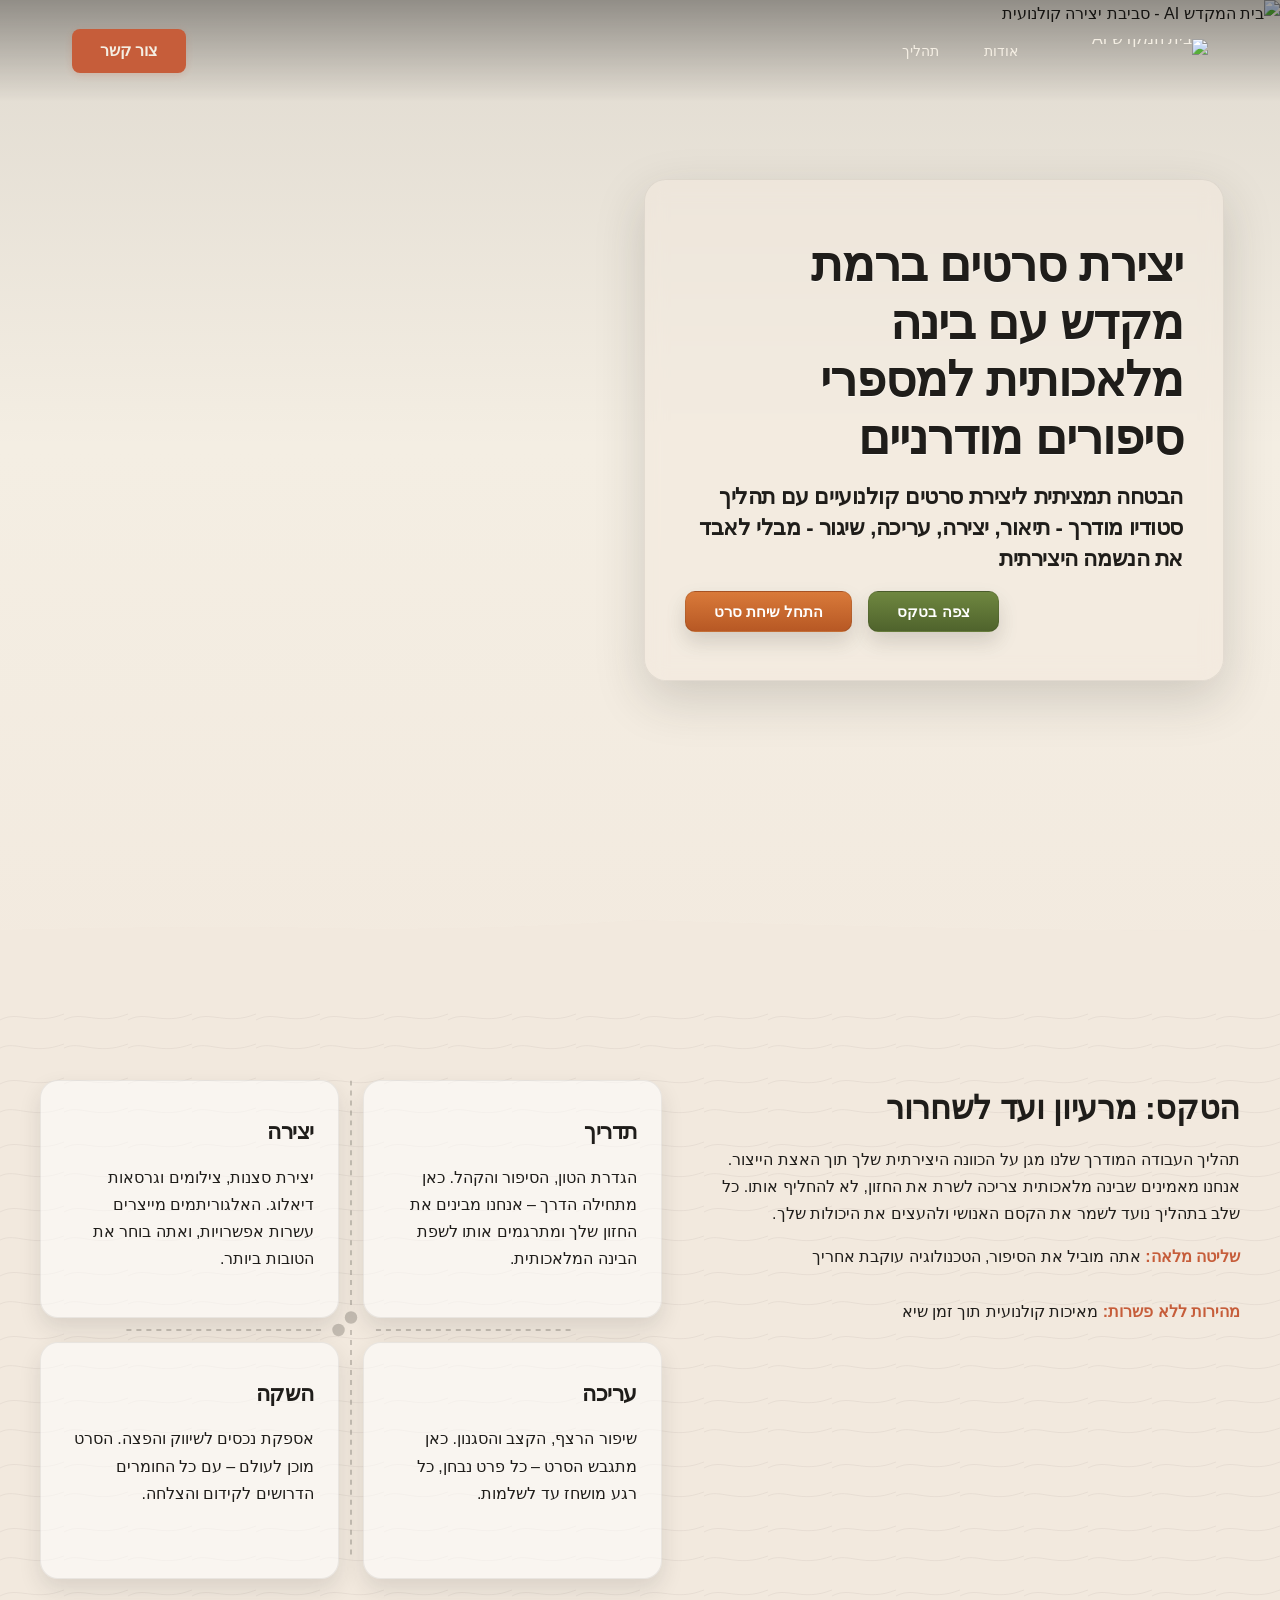
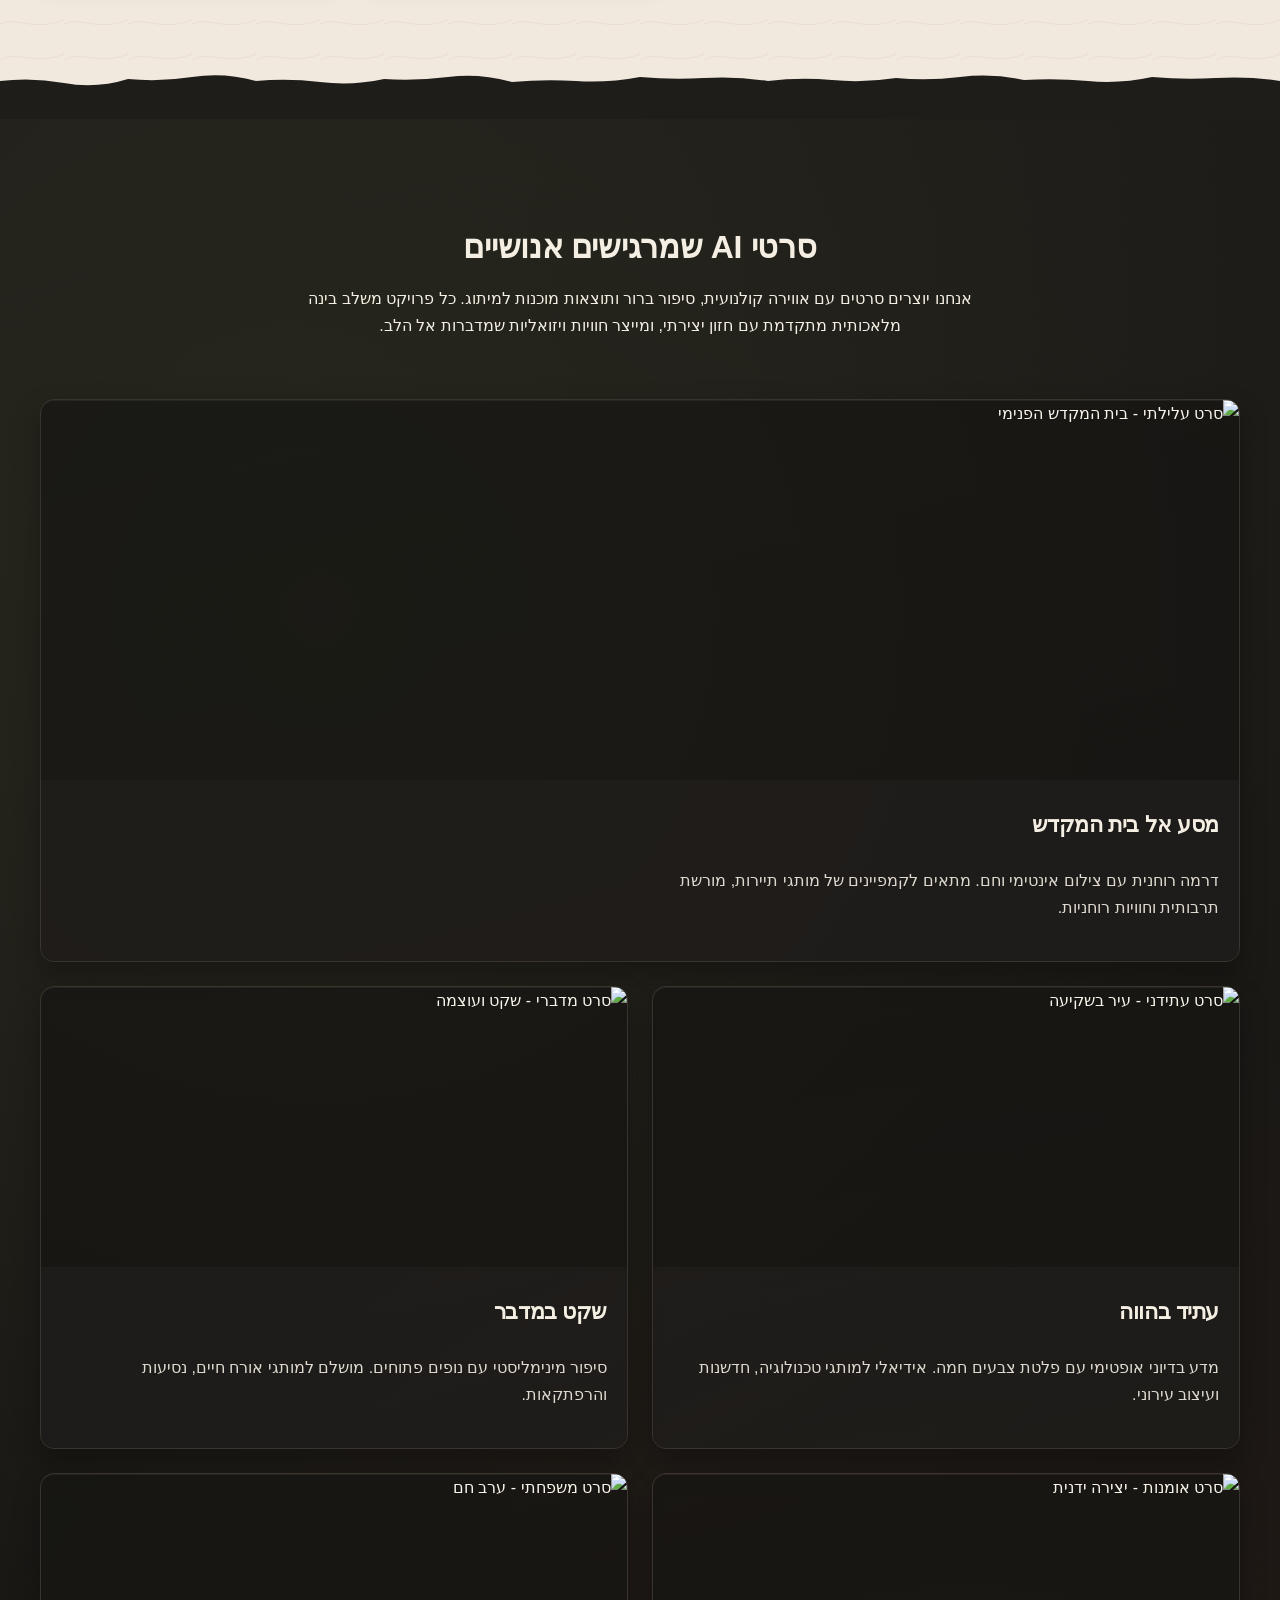
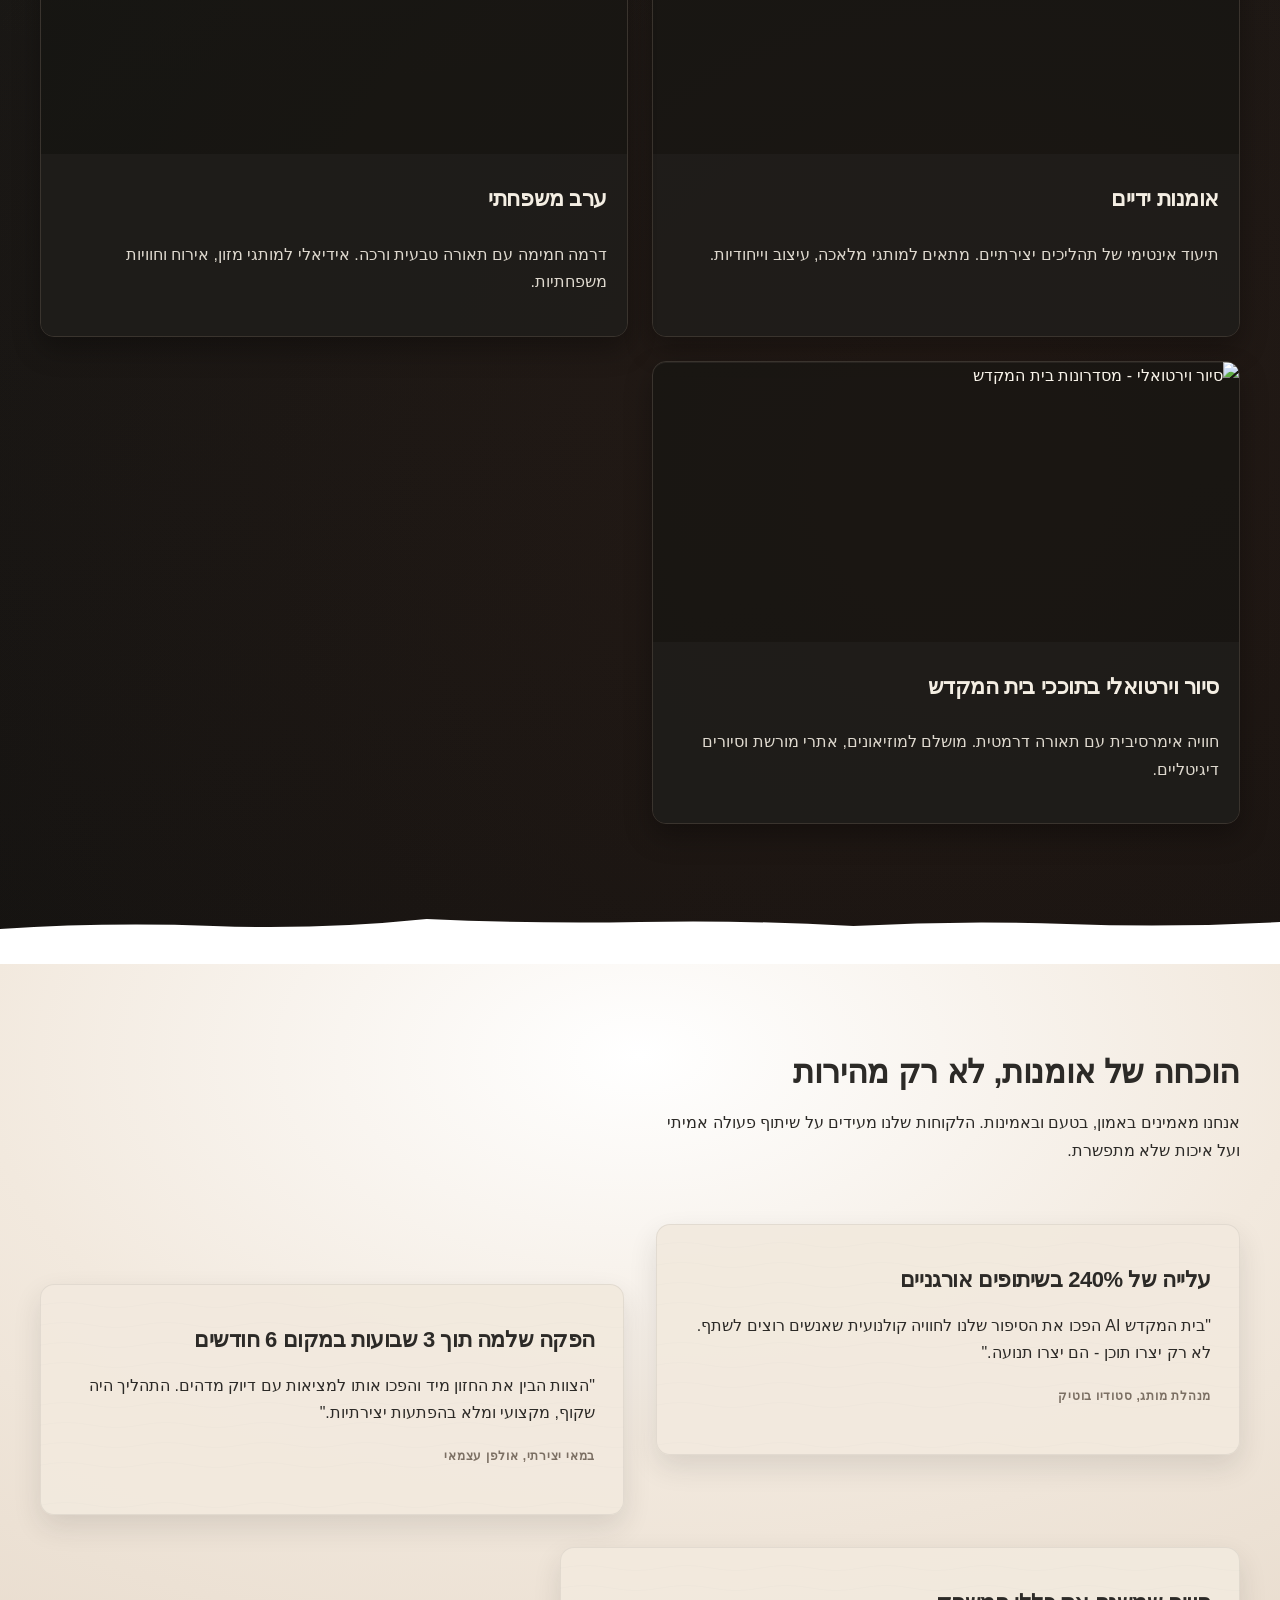
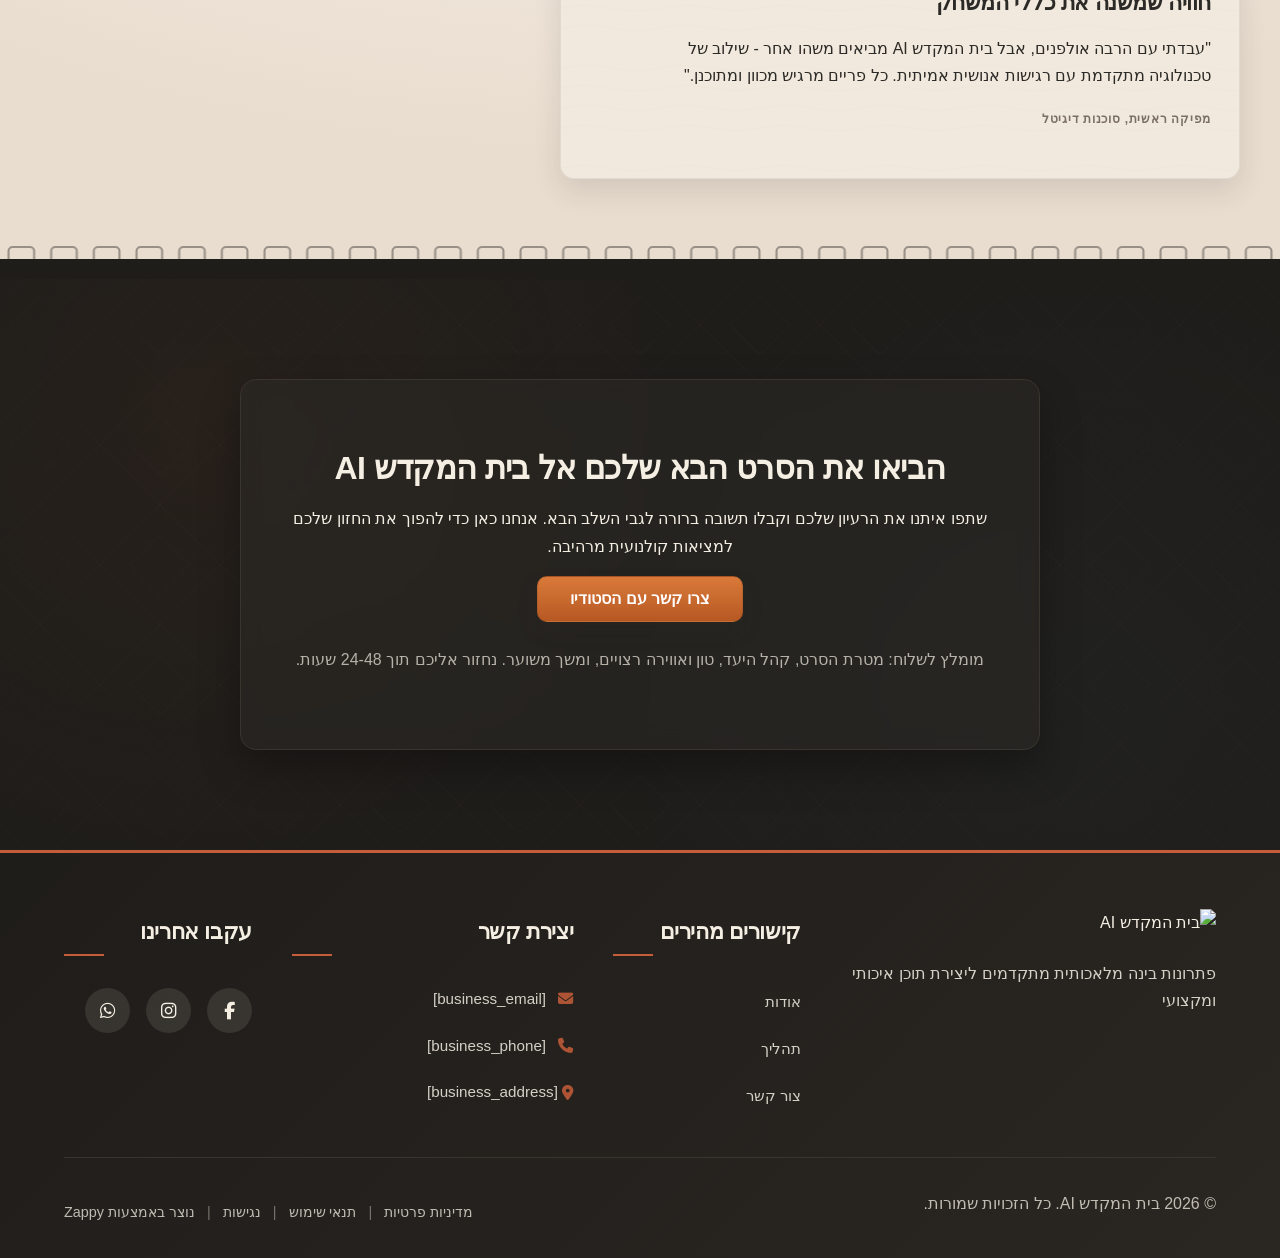
==== index.html @ 06ac6391 "Background sync: Progressive GitHub Sync" ====
<!DOCTYPE html>
<html lang="he" dir="rtl">
<head>
    <meta charset="UTF-8">
    <meta name="viewport" content="width=device-width, initial-scale=1.0">
    <meta name="robots" content="index, follow">
    <title>סרטים עלילתיים בבינה מלאכותית — בית המקדש AI</title>
    <meta name="description" content="גלו את עתיד הקולנוע: סרטים עלילתיים מרהיבים שנוצרו בבינה מלאכותית. סיור וירטואלי בתוככי בית המקדש עם טכנולוגיה פורצת דרך.">
    <meta name="keywords" content="בית המקדש AI, סרט עלילתי, בינה מלאכותית, סיור וירטואלי, יצירת תוכן">
    
    <!-- Favicons -->
    <link rel="icon" type="image/x-icon" href="/assets/favicon.ico">
    <link rel="icon" type="image/png" sizes="16x16" href="/assets/favicon-16x16.png">
    <link rel="icon" type="image/png" sizes="32x32" href="/assets/favicon-32x32.png">
    <link rel="icon" type="image/png" sizes="48x48" href="/assets/favicon-48x48.png">
    <link rel="icon" type="image/png" sizes="192x192" href="/assets/favicon-192x192.png">
    <link rel="icon" type="image/png" sizes="512x512" href="/assets/favicon-512x512.png">
    <link rel="apple-touch-icon" href="/assets/apple-touch-icon.png">
    <!-- Zappy Analytics -->
<script>
(function() {
  'use strict';
  
  // Configuration
  var config = {
    websiteId: 'b4c5c257-83ad-4afb-b2c2-0eb6a1c3e725',
    apiUrl: 'https://api.zappy5.com/api/analytics/track',
    sessionDuration: 30 * 60 * 1000, // 30 minutes
    visitorDuration: 30 * 24 * 60 * 60 * 1000, // 30 days
    trackPageViews: true,
    trackClicks: true,
    trackFormSubmissions: true
  };
  
  // Generate or retrieve persistent visitor ID (30 days)
  function getVisitorId() {
    var visitorKey = 'zappy_visitor_' + config.websiteId;
    var visitor = null;
    
    try {
      visitor = localStorage.getItem(visitorKey);
      if (visitor) {
        var visitorData = JSON.parse(visitor);
        var now = Date.now();
        
        // Check if visitor ID is still valid (30 days)
        if (now - visitorData.created < config.visitorDuration) {
          // Update last seen timestamp
          visitorData.lastSeen = now;
          localStorage.setItem(visitorKey, JSON.stringify(visitorData));
          return visitorData.id;
        }
      }
    } catch (e) {
      console.warn('Zappy Analytics: LocalStorage not available');
    }
    
    // Generate new visitor ID
    var newVisitorId = 'zv_' + Date.now() + '_' + Math.random().toString(36).substr(2, 9);
    
    try {
      localStorage.setItem(visitorKey, JSON.stringify({
        id: newVisitorId,
        created: Date.now(),
        lastSeen: Date.now()
      }));
    } catch (e) {
      // Continue without local storage
    }
    
    return newVisitorId;
  }
  
  // Generate or retrieve session ID (30 minutes)
  function getSessionId() {
    var sessionKey = 'zappy_session_' + config.websiteId;
    var session = null;
    
    try {
      session = sessionStorage.getItem(sessionKey);
      if (session) {
        var sessionData = JSON.parse(session);
        var now = Date.now();
        
        // Check if session is still valid
        if (now - sessionData.timestamp < config.sessionDuration) {
          // Update timestamp
          sessionData.timestamp = now;
          sessionStorage.setItem(sessionKey, JSON.stringify(sessionData));
          return sessionData.id;
        }
      }
    } catch (e) {
      console.warn('Zappy Analytics: SessionStorage not available');
    }
    
    // Generate new session ID
    var newSessionId = 'zs_' + Date.now() + '_' + Math.random().toString(36).substr(2, 9);
    
    try {
      sessionStorage.setItem(sessionKey, JSON.stringify({
        id: newSessionId,
        timestamp: Date.now()
      }));
    } catch (e) {
      // Continue without session storage
    }
    
    return newSessionId;
  }
  
  var visitorId = getVisitorId();
  var sessionId = getSessionId();
  
  // Track an event
  function trackEvent(eventType, data) {
    data = data || {};
    
    var eventData = {
      website_id: config.websiteId,
      event_type: eventType,
      page_path: window.location.pathname,
      referrer: document.referrer || 'direct',
      visitor_id: visitorId,
      session_id: sessionId,
      metadata: data
    };
    
    // Use sendBeacon if available (better for page unload events)
    if (navigator.sendBeacon) {
      var blob = new Blob([JSON.stringify(eventData)], { type: 'application/json' });
      navigator.sendBeacon(config.apiUrl, blob);
    } else {
      // Fallback to fetch
      fetch(config.apiUrl, {
        method: 'POST',
        headers: {
          'Content-Type': 'application/json'
        },
        body: JSON.stringify(eventData),
        keepalive: true
      }).catch(function(error) {
        console.warn('Zappy Analytics: Failed to track event', error);
      });
    }
  }
  
  // Track page view
  if (config.trackPageViews) {
    trackEvent('pageview', {
      title: document.title,
      url: window.location.href
    });
  }
  
  // Track clicks on important elements
  if (config.trackClicks) {
    document.addEventListener('click', function(e) {
      var target = e.target;
      
      // Track button clicks (counted as actions)
      if (target.tagName === 'BUTTON' || target.closest('button')) {
        var button = target.tagName === 'BUTTON' ? target : target.closest('button');
        trackEvent('click', {
          element: 'button',
          text: button.textContent.trim().substring(0, 100),
          id: button.id || null,
          class: button.className || null
        });
      }
      
      // Track link clicks (navigation - not counted as actions)
      else if (target.tagName === 'A' || target.closest('a')) {
        var link = target.tagName === 'A' ? target : target.closest('a');
        trackEvent('navigation', {
          element: 'link',
          text: link.textContent.trim().substring(0, 100),
          href: link.href,
          external: link.hostname !== window.location.hostname
        });
      }
    }, true);
  }
  
  // Track form submissions
  if (config.trackFormSubmissions) {
    document.addEventListener('submit', function(e) {
      var form = e.target;
      
      trackEvent('form_submit', {
        form_id: form.id || null,
        form_name: form.name || null,
        form_action: form.action || null,
        form_method: form.method || 'GET'
      });
    }, true);
  }
  
  // Track time on page (send on page unload)
  var pageLoadTime = Date.now();
  
  window.addEventListener('beforeunload', function() {
    var timeOnPage = Math.floor((Date.now() - pageLoadTime) / 1000); // in seconds
    
    trackEvent('page_unload', {
      time_on_page: timeOnPage,
      page_path: window.location.pathname
    });
  });
  
  // Expose tracking function globally for custom events
  window.zappyAnalytics = {
    track: trackEvent,
    getVisitorId: function() { return visitorId; },
    getSessionId: function() { return sessionId; }
  };
  
})();
</script>
<!-- End Zappy Analytics -->
    <meta property="og:title" content="סרטים עלילתיים בבינה מלאכותית — בית המקדש AI">
  <meta property="og:description" content="גלו את עתיד הקולנוע: סרטים עלילתיים מרהיבים שנוצרו בבינה מלאכותית. סיור וירטואלי בתוככי בית המקדש עם טכנולוגיה פורצת דרך.">
  <meta property="og:type" content="website">
  <meta property="og:locale" content="he_IL">
  
  <meta name="twitter:card" content="summary_large_image">
  <meta name="twitter:title" content="סרטים עלילתיים בבינה מלאכותית — בית המקדש AI">
  <meta name="twitter:description" content="גלו את עתיד הקולנוע: סרטים עלילתיים מרהיבים שנוצרו בבינה מלאכותית. סיור וירטואלי בתוככי בית המקדש עם טכנולוגיה פורצת דרך.">
  
  <link rel="stylesheet" href="https://cdnjs.cloudflare.com/ajax/libs/font-awesome/6.4.0/css/all.min.css">

    <!-- Favicons -->
    <link rel="icon" type="image/x-icon" href="/assets/favicon.ico">
    <link rel="icon" type="image/png" sizes="16x16" href="/assets/favicon-16x16.png">
    <link rel="icon" type="image/png" sizes="32x32" href="/assets/favicon-32x32.png">
    <link rel="icon" type="image/png" sizes="48x48" href="/assets/favicon-48x48.png">
    <link rel="icon" type="image/png" sizes="192x192" href="/assets/favicon-192x192.png">
    <link rel="icon" type="image/png" sizes="512x512" href="/assets/favicon-512x512.png">
    <link rel="apple-touch-icon" href="/assets/apple-touch-icon.png">
    <!-- Cookie Consent -->
    <link rel="stylesheet" href="https://cdn.jsdelivr.net/npm/vanilla-cookieconsent@3/dist/cookieconsent.css">
    <script src="https://cdn.jsdelivr.net/npm/vanilla-cookieconsent@3/dist/cookieconsent.umd.js"></script>
    <!-- Mickidum Accessibility Toolbar -->
    <script src="https://cdn.jsdelivr.net/gh/mickidum/acc_toolbar/acctoolbar/acctoolbar.min.js"></script>
    <link rel="stylesheet" href="/styles.css">

    <style id="zappy-dropdown-submenu-styles">
      /* ========== DESKTOP DROPDOWN SUBMENU STYLES ========== */
      /* Base styles for dropdown submenus - parent must be positioned */
      .nav-menu li:has(.sub-menu), nav li:has(.sub-menu), .navbar li:has(.sub-menu), #navMenu li:has(.sub-menu) { position: relative; }
      /* Submenu base - hidden by default */
      .nav-menu .sub-menu, nav .sub-menu, .navbar .sub-menu, #navMenu .sub-menu { display: block !important; position: absolute !important; top: 100%; left: 0; min-width: 220px; background: white; border-radius: 8px; box-shadow: 0 8px 25px rgba(0,0,0,0.15); padding: 8px 0; opacity: 0; visibility: hidden; transform: translateY(10px); transition: all 0.3s ease; z-index: 1000; list-style: none; pointer-events: none; }
      /* CRITICAL: Desktop hover styles to show dropdown */
      .nav-menu li:hover > .sub-menu, nav li:hover > .sub-menu, .navbar li:hover > .sub-menu, #navMenu li:hover > .sub-menu { opacity: 1 !important; visibility: visible !important; transform: translateY(0) !important; pointer-events: auto !important; }
      /* Submenu item styling */
      .sub-menu li { list-style: none; margin: 0; padding: 0; }
      .sub-menu a { display: block !important; padding: 10px 16px !important; color: var(--text-dark, #333) !important; font-weight: 500; text-decoration: none; white-space: nowrap; transition: background-color 0.2s; }
      .sub-menu a:hover { background-color: #f5f5f5; }
      /* RTL (Hebrew/Arabic) dropdown positioning */
      [dir="rtl"] .nav-menu .sub-menu, [dir="rtl"] nav .sub-menu, [dir="rtl"] .navbar .sub-menu, html[lang="he"] .nav-menu .sub-menu, html[lang="he"] nav .sub-menu, html[lang="he"] .navbar .sub-menu, html[lang="ar"] .nav-menu .sub-menu, html[lang="ar"] nav .sub-menu, html[lang="ar"] .navbar .sub-menu { left: auto !important; right: 0 !important; }
      /* Hide empty dropdown menus */
      .sub-menu:empty, .sub-menu:not(:has(li:not(.zappy-hidden-menu-item))), .sub-menu:not(:has(li)) { display: none !important; opacity: 0 !important; visibility: hidden !important; pointer-events: none !important; }
      /* Desktop: show submenu on Menu Group hover */
      li:has(.menu-group-title):hover > .sub-menu { opacity: 1 !important; visibility: visible !important; transform: translateY(0) !important; pointer-events: auto !important; }
      /* Menu Group title styling */
      .nav-menu > li > .menu-group-title, #navMenu > li > .menu-group-title { display: inline-block; padding: 0.5rem 1rem; cursor: default; user-select: none; }
      
      /* ========== MOBILE SUBMENU STYLES ========== */
      @media (max-width: 768px) {
        .nav-menu .sub-menu, nav .sub-menu, .navbar .sub-menu, #navMenu .sub-menu { position: static !important; transform: none !important; box-shadow: none !important; background: transparent !important; max-height: 0; overflow: hidden; opacity: 0; visibility: hidden; transition: max-height 0.3s ease, opacity 0.3s ease; padding: 0 !important; border-radius: 0 !important; }
        .sub-menu.mobile-expanded { max-height: 500px !important; opacity: 1 !important; visibility: visible !important; padding: 8px 0 8px 16px !important; }
        [dir="rtl"] .sub-menu.mobile-expanded, html[lang="he"] .sub-menu.mobile-expanded { padding: 8px 16px 8px 0 !important; }
        /* Disable hover behavior on mobile */
        .nav-menu li:hover > .sub-menu, nav li:hover > .sub-menu, .navbar li:hover > .sub-menu, #navMenu li:hover > .sub-menu { opacity: 0; visibility: hidden; pointer-events: none; }
        .nav-menu li > .sub-menu.mobile-expanded, nav li > .sub-menu.mobile-expanded, .navbar li > .sub-menu.mobile-expanded, #navMenu li > .sub-menu.mobile-expanded { opacity: 1 !important; visibility: visible !important; pointer-events: auto !important; }
        .nav-menu li:has(.sub-menu), nav li:has(.sub-menu), .navbar li:has(.sub-menu), #navMenu li:has(.sub-menu) { display: flex !important; flex-wrap: wrap !important; align-items: center !important; position: relative !important; min-height: 44px !important; }
        .nav-menu li:has(.sub-menu) > a, nav li:has(.sub-menu) > a, .navbar li:has(.sub-menu) > a, #navMenu li:has(.sub-menu) > a { flex: 1 !important; min-width: 0 !important; }
        .nav-menu li:has(.sub-menu) > .menu-group-title, nav li:has(.sub-menu) > .menu-group-title, .navbar li:has(.sub-menu) > .menu-group-title, #navMenu li:has(.sub-menu) > .menu-group-title { flex: 1 !important; min-width: 0 !important; padding: 0 !important; line-height: inherit !important; }
        .nav-menu li:has(.sub-menu) > .sub-menu, nav li:has(.sub-menu) > .sub-menu, .navbar li:has(.sub-menu) > .sub-menu, #navMenu li:has(.sub-menu) > .sub-menu { flex-basis: 100% !important; width: 100% !important; }
        .nav-menu li:has(.sub-menu) > a [class*="chevron"], .nav-menu li:has(.sub-menu) > a [class*="arrow"], .nav-menu li:has(.sub-menu) > a .fa-chevron-down, .nav-menu li:has(.sub-menu) > a .fa-angle-down, nav li:has(.sub-menu) > a [class*="chevron"], nav li:has(.sub-menu) > a [class*="arrow"], #navMenu li:has(.sub-menu) > a [class*="chevron"], #navMenu li:has(.sub-menu) > a [class*="arrow"] { display: none !important; visibility: hidden !important; }
        .mobile-submenu-toggle { display: flex !important; align-items: center !important; justify-content: center !important; width: 44px !important; height: auto !important; background: transparent !important; border: none !important; cursor: pointer !important; color: var(--text-light) !important; position: static !important; flex-shrink: 0 !important; align-self: stretch !important; z-index: 2 !important; padding: 0 !important; margin: 0 !important; }
        .mobile-submenu-toggle::after { content: '' !important; width: 0 !important; height: 0 !important; border-left: 6px solid transparent !important; border-right: 6px solid transparent !important; border-top: 7px solid currentColor !important; transition: transform 0.3s ease !important; }
        .mobile-submenu-toggle.expanded::after { transform: rotate(180deg) !important; }
        .sub-menu a { padding: 10px 0 !important; display: block !important; color: var(--text-light) !important; }
        .navbar .sub-menu li a, nav.navbar .sub-menu li a, .zappy-products-dropdown .sub-menu a { color: var(--text-light) !important; }
      }
      @media (min-width: 769px) { .mobile-submenu-toggle { display: none !important; } }
    </style>

    <style id="mobile-lang-menu-deployed-css">
    @media (max-width: 768px) {
      .lang-switcher,
      .nav-cta-container .lang-switcher,
      .nav-container .lang-switcher,
      .navbar .lang-switcher,
      .navbar .nav-cta-container .lang-switcher,
      .nav-icons-left .lang-switcher,
      .nav-ecommerce-icons .lang-switcher { display: none !important; }
      .mobile-lang-menu { width: 100%; border-top: 1px solid rgba(128,128,128,0.2); padding: 8px 0 0 0; margin-top: 8px; }
      .mobile-lang-toggle { display: flex !important; align-items: center; justify-content: space-between; width: 100%; padding: 12px 16px; background: none; border: none; cursor: pointer; font-size: 15px; color: inherit; font-family: inherit; }
      .mobile-lang-toggle::after { content: ''; display: inline-block; width: 8px; height: 8px; border-right: 2px solid currentColor; border-bottom: 2px solid currentColor; transform: rotate(45deg); transition: transform 0.3s ease; margin-left: 8px; }
      .mobile-lang-toggle.expanded::after { transform: rotate(-135deg); }
      .mobile-lang-options { max-height: 0; overflow: hidden; transition: max-height 0.3s ease; }
      .mobile-lang-options.expanded { max-height: 300px; }
      .mobile-lang-option { display: flex !important; align-items: center; gap: 10px; padding: 10px 24px; text-decoration: none; color: inherit; font-size: 14px; font-family: inherit; }
      .mobile-lang-option:hover { background: rgba(128,128,128,0.1); }
      .mobile-lang-option.active { font-weight: 600; opacity: 0.7; pointer-events: none; }
      .mobile-lang-option img { width: 20px; height: 20px; border-radius: 50%; }
    }
    @media (min-width: 769px) {
      .mobile-lang-menu { display: none !important; }
    }
    </style>

    <style id="zappy-widget-visibility">
      #mic-access-tool-general-button, .mic-access-tool-general-button,
      #mic-init-access-tool .mic-access-tool-general-button, #mic-init-access-tool #mic-access-tool-general-button,
      ._access-icon, #mic-access-tool-box, .mic-access-tool-box,
      #mic-init-access-tool #mic-access-tool-box, div[id*="mic-access-tool-box"], ._access-menu {
        display: none !important; visibility: hidden !important; opacity: 0 !important; pointer-events: none !important;
      }
    </style>
</head>
<body>

  <nav class="navbar" dir="rtl">
  <button class="mobile-toggle" id="mobileToggle" aria-label="Menu">
    <svg class="hamburger-icon" width="24" height="24" viewbox="0 0 24 24" fill="none">
      <path d="M3 12h18M3 6h18M3 18h18" stroke="currentColor" stroke-width="2" stroke-linecap="round"></path>
    </svg>
    <svg class="close-icon" width="24" height="24" viewbox="0 0 24 24" fill="none" style="display: none;">
      <path d="M18 6L6 18M6 6l12 12" stroke="currentColor" stroke-width="2" stroke-linecap="round"></path>
    </svg>
  </button>
  
  <button class="phone-header-btn" aria-label="Call">
    <svg width="20" height="20" viewbox="0 0 24 24" fill="currentColor">
      <path d="M22 16.92v3a2 2 0 0 1-2.18 2 19.79 19.79 0 0 1-8.63-3.07 19.5 19.5 0 0 1-6-6 19.79 19.79 0 0 1-3.07-8.67A2 2 0 0 1 4.11 2h3a2 2 0 0 1 2 1.72 12.84 12.84 0 0 0 .7 2.81 2 2 0 0 1-.45 2.11L8.09 9.91a16 16 0 0 0 6 6l1.27-1.27a2 2 0 0 1 2.11-.45 12.84 12.84 0 0 0 2.81.7A2 2 0 0 1 22 16.92z"></path>
    </svg>
  </button>
  
  <div class="nav-container">
    <div class="nav-right-group"><div class="nav-brand">
      <a href="/" class="logo-link">
        <img src="/assets/ai-logo.webp" alt="בית המקדש AI" class="logo">
      </a>
    </div><ul class="nav-menu" id="navMenu"><li><a href="/about">אודות</a></li><li><a href="/process">תהליך</a></li></ul></div>
    
    
    
    <div class="nav-cta-container">
      <a href="/contact" class="nav-cta-btn">צור קשר</a>
    </div>
  </div>
</nav>
<script>

// Navbar Mobile Menu Toggle and Contrast Fix
(function() {
  // Use 'load' event instead of 'DOMContentLoaded' to ensure we run AFTER all other scripts
  window.addEventListener('load', function() {
    
    // FIX MOBILE BUTTON CONTRAST
    // Detect navbar background color and apply contrasting color to mobile buttons
    const navbar = document.querySelector('.navbar, nav, header');
    if (!navbar) {
      console.log('[Navbar] Navbar element not found');
      return;
    }
    
    // DECLARE VARIABLES EARLY to avoid Temporal Dead Zone errors
    // These are used in multiple places below
    let mobileToggle = document.getElementById('mobileToggle') ||
                       document.querySelector('.mobile-toggle') ||
                       document.querySelector('.hamburger') ||
                       document.querySelector('.hamburger-menu') ||
                       document.querySelector('.menu-toggle') ||
                       document.querySelector('.burger-menu') ||
                       document.querySelector('[aria-label="Menu"]') ||
                       document.querySelector('[aria-label="תפריט"]');
    
    const phoneBtn = document.querySelector('.phone-header-btn');
    
    const computedStyle = window.getComputedStyle(navbar);
    let bgColor = computedStyle.backgroundColor;
    
    console.log('[Navbar] Initial navbar background:', bgColor);
    
    // Check if background is transparent or rgba with 0 alpha
    const isTransparent = bgColor === 'transparent' || 
                         bgColor === 'rgba(0, 0, 0, 0)' ||
                         (bgColor.startsWith('rgba') && bgColor.includes(', 0)'));
    
    if (isTransparent) {
      // Check for background-image or gradient
      const bgImage = computedStyle.backgroundImage;
      if (bgImage && bgImage !== 'none') {
        console.log('[Navbar] Navbar has background image/gradient, using dark text');
        bgColor = 'rgb(240, 240, 240)'; // Assume light background
      } else {
        // Transparent navbar - check body background
        const bodyBg = window.getComputedStyle(document.body).backgroundColor;
        console.log('[Navbar] Navbar transparent, using body background:', bodyBg);
        bgColor = bodyBg;
      }
    }
    
    // Calculate luminance to determine if background is light or dark
    const rgb = bgColor.match(/\d+/g);
    if (rgb && rgb.length >= 3) {
      const r = parseInt(rgb[0]);
      const g = parseInt(rgb[1]);
      const b = parseInt(rgb[2]);
      const luminance = (0.299 * r + 0.587 * g + 0.114 * b) / 255;
      
      // Mobile button colors are set by Claude's AI-generated CSS (same as .nav-menu a)
      // No dynamic color overrides needed - colors come from the generated navbar CSS
      console.log('[Navbar] Mobile button colors preserved from Claude CSS (luminance:', luminance.toFixed(2) + ')');
      
      // FIX ICON SIZES - Ensure SVGs are properly sized and visible
      // INJECT CRITICAL CSS TO OVERRIDE ANY CONFLICTING RULES
      const criticalCSS = document.createElement('style');
      criticalCSS.id = 'zappy-mobile-nav-fix';
      const htmlLang = document.documentElement.lang || 'en';
      const htmlDir = document.documentElement.dir || 'ltr';
      // Check both dir attribute AND lang for RTL detection
      // dir="rtl" is the most reliable indicator
      const isRTL = htmlDir === 'rtl' || htmlLang === 'he' || htmlLang === 'ar';
      
      criticalCSS.textContent = `
        /* Hide mobile buttons on desktop, show only on mobile */
        @media (min-width: 769px) {
          .mobile-toggle,
          .phone-header-btn {
            display: none !important;
          }
        }
        
        /* Show and position mobile buttons correctly on mobile */
        @media (max-width: 768px) {
          .mobile-toggle,
          .phone-header-btn {
            position: absolute !important;
            top: 50% !important;
            transform: translateY(-50%) !important;
            z-index: 1001 !important;
            display: flex !important;
            align-items: center !important;
            justify-content: center !important;
            width: 36px !important;
            height: 36px !important;
            border-radius: 50% !important;
            border: none !important;
            cursor: pointer !important;
            padding: 6px !important;
            background: none !important;
            color: var(--nav-text, var(--text-light)) !important;
          }
          
          /* LTR positioning (default): hamburger LEFT, phone RIGHT */
          html:not([dir="rtl"]):not([lang="he"]):not([lang="ar"]) .mobile-toggle,
          html[dir="ltr"] .mobile-toggle {
            left: 12px !important;
            right: auto !important;
          }
          html:not([dir="rtl"]):not([lang="he"]):not([lang="ar"]) .phone-header-btn,
          html[dir="ltr"] .phone-header-btn {
            right: 12px !important;
            left: auto !important;
          }
          
          /* RTL positioning: hamburger RIGHT, phone LEFT */
          html[dir="rtl"] .mobile-toggle,
          html[lang="he"] .mobile-toggle,
          html[lang="ar"] .mobile-toggle {
            right: 12px !important;
            left: auto !important;
          }
          html[dir="rtl"] .phone-header-btn,
          html[lang="he"] .phone-header-btn,
          html[lang="ar"] .phone-header-btn {
            left: 12px !important;
            right: auto !important;
          }
          
          /* CRITICAL: Ensure nav-container has min-height on mobile */
          /* All children are positioned absolutely/fixed on mobile, so height:auto collapses to 0 */
          .nav-container {
            min-height: 70px !important;
            position: relative !important;
          }
          
          /* Ensure SVG icons are properly sized and inherit color */
          .mobile-toggle svg,
          .phone-header-btn svg {
            width: 24px !important;
            height: 24px !important;
            /* Don't force display - let JavaScript control hamburger/close toggle */
          }
          
          /* Reset nav-cta-container on mobile - remove desktop box-shadow/padding */
          /* that creates a visible ghost box when CTA button is hidden */
          .nav-cta-container {
            box-shadow: none !important;
            padding: 0 !important;
          }
          
          /* Hide nav-cta-container entirely on mobile when there's no lang-switcher */
          /* (only the CTA button is inside, and it's hidden on mobile) */
          .nav-cta-container:not(:has(.lang-switcher)) {
            display: none !important;
          }
          
          /* CRITICAL: Prevent hero image fade gradient from bleeding over headline text */
          /* The .image-fade-gradient has bottom: -30px (extends below parent) */
          /* On mobile stacked layout, this overlaps the h1 text below the image */
          .hero-image-column {
            overflow: hidden !important;
          }
          .image-fade-gradient {
            bottom: 0 !important;
          }
          
          /* Hide desktop language switcher on mobile - hamburger menu handles it */
          /* High specificity to override stored CSS */
          .lang-switcher,
          .nav-cta-container .lang-switcher,
          .nav-container .lang-switcher,
          .navbar .lang-switcher,
          .navbar .nav-cta-container .lang-switcher {
            display: none !important;
          }
        }
      `;
      
      // Remove existing fix if present and inject new one
      const existing = document.getElementById('zappy-mobile-nav-fix');
      if (existing) existing.remove();
      document.head.appendChild(criticalCSS);
      
      console.log('[Navbar] Critical CSS injected for mobile nav positioning');
      
      // ONLY apply inline positioning styles on mobile viewport
      // On desktop, the CSS handles hiding these buttons with display: none
      // Inline styles were breaking desktop layout by overriding CSS
      const isMobileViewport = window.innerWidth <= 768;
      
      if (mobileToggle) {
        // Icon sizing applies to all viewports for consistency
        const hamburgerIcon = mobileToggle.querySelector('.hamburger-icon');
        const closeIcon = mobileToggle.querySelector('.close-icon');
        
        if (hamburgerIcon) {
          hamburgerIcon.style.setProperty('width', '24px', 'important');
          hamburgerIcon.style.setProperty('height', '24px', 'important');
          hamburgerIcon.style.setProperty('display', 'block', 'important'); // Show hamburger by default
        }
        if (closeIcon) {
          closeIcon.style.setProperty('width', '24px', 'important');
          closeIcon.style.setProperty('height', '24px', 'important');
          closeIcon.style.setProperty('display', 'none', 'important'); // Hide close icon by default
        }
        
        // ONLY set positioning inline styles on mobile
        if (isMobileViewport) {
          mobileToggle.style.setProperty('position', 'absolute', 'important');
          mobileToggle.style.setProperty('top', '50%', 'important');
          mobileToggle.style.setProperty('transform', 'translateY(-50%)', 'important');
          mobileToggle.style.setProperty('z-index', '1001', 'important');
          
          // Clear any inline left/right so CSS can take over based on html[dir]
          mobileToggle.style.removeProperty('left');
          mobileToggle.style.removeProperty('right');
          
          console.log('[Navbar] Mobile toggle positioning applied (mobile viewport)');
        } else {
          // On desktop, clear any positioning styles to let CSS handle it
          mobileToggle.style.removeProperty('position');
          mobileToggle.style.removeProperty('top');
          mobileToggle.style.removeProperty('transform');
          mobileToggle.style.removeProperty('z-index');
          mobileToggle.style.removeProperty('left');
          mobileToggle.style.removeProperty('right');
          console.log('[Navbar] Desktop viewport - cleared mobile toggle inline positioning');
        }
      }
      
      if (phoneBtn) {
        // Icon sizing applies to all viewports
        const phoneIcon = phoneBtn.querySelector('svg');
        if (phoneIcon) {
          phoneIcon.style.width = '24px';
          phoneIcon.style.height = '24px';
          phoneIcon.setAttribute('width', '24');
          phoneIcon.setAttribute('height', '24');
        }
        
        // ONLY set positioning inline styles on mobile
        if (isMobileViewport) {
          phoneBtn.style.setProperty('position', 'absolute', 'important');
          phoneBtn.style.setProperty('top', '50%', 'important');
          phoneBtn.style.setProperty('transform', 'translateY(-50%)', 'important');
          phoneBtn.style.setProperty('z-index', '1001', 'important');
          
          // Clear any inline left/right so CSS can take over based on html[dir]
          phoneBtn.style.removeProperty('left');
          phoneBtn.style.removeProperty('right');
          
          console.log('[Navbar] Phone button positioning applied (mobile viewport)');
        } else {
          // On desktop, clear any positioning styles to let CSS handle it
          phoneBtn.style.removeProperty('position');
          phoneBtn.style.removeProperty('top');
          phoneBtn.style.removeProperty('transform');
          phoneBtn.style.removeProperty('z-index');
          phoneBtn.style.removeProperty('left');
          phoneBtn.style.removeProperty('right');
          console.log('[Navbar] Desktop viewport - cleared phone button inline positioning');
        }
      }
    } else {
      console.log('[Navbar] Could not parse background color:', bgColor);
    }
    
    // MOBILE MENU TOGGLE
    // Re-query in case DOM changed (mobileToggle already declared at top of function)
    mobileToggle = document.getElementById('mobileToggle') ||
                   document.querySelector('.mobile-toggle') ||
                   document.querySelector('.hamburger') ||
                   document.querySelector('.hamburger-menu') ||
                   document.querySelector('.menu-toggle') ||
                   document.querySelector('.burger-menu') ||
                   document.querySelector('[aria-label="Menu"]') ||
                   document.querySelector('[aria-label="תפריט"]');
    
    // EXPANDED SEARCH: Find nav menu by ID or class
    const navMenu = document.getElementById('navMenu') ||
                  document.querySelector('.nav-menu') ||
                  document.querySelector('.nav-links') ||
                  document.querySelector('nav ul:not(.submenu)');
    
    if (!mobileToggle || !navMenu) {
      console.log('[Navbar] Mobile toggle or menu not found:', { toggle: !!mobileToggle, menu: !!navMenu });
      return;
    }
    
    // Ensure navMenu has ID for CSS targeting
    if (!navMenu.id) {
      navMenu.id = 'navMenu';
    }
    
    console.log('[Navbar] Initializing mobile menu...');
    
    // Remove any existing event listeners by cloning the button
    const newToggle = mobileToggle.cloneNode(true);
    mobileToggle.parentNode.replaceChild(newToggle, mobileToggle);
    
    // Toggle menu on button click - use newToggle now
    newToggle.addEventListener('click', function(e) {
      e.preventDefault();
      e.stopPropagation();
      
      const hamburgerIcon = this.querySelector('.hamburger-icon');
      const closeIcon = this.querySelector('.close-icon');
      const isActive = navMenu.classList.contains('active');
      
      if (isActive) {
        // Close menu
        navMenu.classList.remove('active');
        if (hamburgerIcon) hamburgerIcon.style.setProperty('display', 'block', 'important');
        if (closeIcon) closeIcon.style.setProperty('display', 'none', 'important');
        document.body.style.overflow = '';
        console.log('[Navbar] Menu closed');
      } else {
        // Open menu
        navMenu.classList.add('active');
        if (hamburgerIcon) hamburgerIcon.style.setProperty('display', 'none', 'important');
        if (closeIcon) closeIcon.style.setProperty('display', 'block', 'important');
        document.body.style.overflow = 'hidden';
        console.log('[Navbar] Menu opened');
      }
    });
    
    // Close menu when clicking nav links (but NOT dropdown toggles)
    const navLinks = navMenu.querySelectorAll('a');
    navLinks.forEach(function(link) {
      link.addEventListener('click', function() {
        // Don't close if it's a dropdown child (unless it's a real navigation link)
        if (this.getAttribute('href') === '#') return;
        
        const hamburgerIcon = newToggle.querySelector('.hamburger-icon');
        const closeIcon = newToggle.querySelector('.close-icon');
        
        navMenu.classList.remove('active');
        if (hamburgerIcon) hamburgerIcon.style.setProperty('display', 'block', 'important');
        if (closeIcon) closeIcon.style.setProperty('display', 'none', 'important');
        document.body.style.overflow = '';
        console.log('[Navbar] Menu closed (link clicked)');
      });
    });
    
    // DROPDOWN MENU TOGGLE (for mobile and touch devices)
    var dropdownToggles = navMenu.querySelectorAll('.dropdown-toggle');
    dropdownToggles.forEach(function(toggle) {
      toggle.addEventListener('click', function(e) {
        e.preventDefault();
        e.stopPropagation();
        var parent = this.closest('.nav-dropdown');
        if (!parent) return;
        
        // Close other open dropdowns at the same level
        var siblings = parent.parentNode.querySelectorAll('.nav-dropdown.open');
        siblings.forEach(function(sib) {
          if (sib !== parent) sib.classList.remove('open');
        });
        
        parent.classList.toggle('open');
        console.log('[Navbar] Dropdown toggled:', parent.classList.contains('open') ? 'open' : 'closed');
      });
    });
    
    // Close dropdowns when clicking outside
    document.addEventListener('click', function(e) {
      if (!e.target.closest('.nav-dropdown')) {
        var openDropdowns = document.querySelectorAll('.nav-dropdown.open');
        openDropdowns.forEach(function(dd) { dd.classList.remove('open'); });
      }
    });
    
    console.log('[Navbar] Dropdown handlers initialized for ' + dropdownToggles.length + ' dropdowns');
    
    // Phone button functionality (phoneBtn already declared at top of function)
    if (phoneBtn) {
      phoneBtn.addEventListener('click', function() {
        // Get phone number from placeholder in page or use default
        const phoneLinks = document.querySelectorAll('a[href^="tel:"]');
        const phoneNumber = phoneLinks.length > 0 
          ? phoneLinks[0].getAttribute('href').replace('tel:', '')
          : '[business_phone]';
        
        window.location.href = 'tel:' + phoneNumber;
        console.log('[Navbar] Phone button clicked');
      });
    }
    
    console.log('[Navbar] Mobile menu initialized successfully');
    
    // === WHATSAPP BUTTON VISIBILITY FIX ===
    // Ensure WhatsApp floating button is hidden on desktop and visible on mobile
    // IMPORTANT: Only target the floating button by its class, NOT generic wa.me links
    const handleWhatsAppVisibility = function() {
      const whatsappBtn = document.querySelector('.whatsapp-float');
      if (whatsappBtn) {
        const isDesktop = window.innerWidth >= 769;
        if (isDesktop) {
          whatsappBtn.style.setProperty('display', 'none', 'important');
          whatsappBtn.style.setProperty('visibility', 'hidden', 'important');
          whatsappBtn.style.setProperty('opacity', '0', 'important');
          whatsappBtn.style.setProperty('pointer-events', 'none', 'important');
          console.log('[WhatsApp] Button hidden on desktop');
        } else {
          whatsappBtn.style.removeProperty('display');
          whatsappBtn.style.removeProperty('visibility');
          whatsappBtn.style.removeProperty('opacity');
          whatsappBtn.style.removeProperty('pointer-events');
          console.log('[WhatsApp] Button visible on mobile');
        }
      }
    };
    
    // Run on load
    handleWhatsAppVisibility();
    
    // Run on resize with debouncing
    let resizeTimer;
    window.addEventListener('resize', function() {
      clearTimeout(resizeTimer);
      resizeTimer = setTimeout(handleWhatsAppVisibility, 100);
    });
  });
})();

</script>
  
  <main>
    <section class="index-hero-section" data-layout-spec="בית-hero" data-hero-type="fullscreen-scrim">
  <!-- Background Image Layer -->
  <img data-hero-bg="true" data-placeholder="index-hero-bg" data-context="A cinematic film production scene with warm sand and cream tones, subtle paper grain texture overlay, soft studio lighting creating gentle shadows, film camera equipment subtly visible in background, vintage film reels, warm golden hour lighting, shallow depth of field, professional cinematography aesthetic, sacred temple-like atmosphere with reverent lighting, peaceful and contemplative mood, high-end film production quality" class="hero-bg-image" width="1920" height="1080" src="/assets/site-index-hero-bg.webp" alt="בית המקדש AI - סביבת יצירה קולנועית">
  
  <!-- Gradient Scrim Overlay -->
  <div class="hero-scrim-overlay" aria-hidden="true"></div>
  
  <!-- Content Overlay Group -->
  <div class="hero-content-wrapper">
    <div class="hero-content-card">
      <h1>יצירת סרטים ברמת מקדש עם בינה מלאכותית למספרי סיפורים מודרניים</h1>
      <h3>הבטחה תמציתית ליצירת סרטים קולנועיים עם תהליך סטודיו מודרך - תיאור, יצירה, עריכה, שיגור - מבלי לאבד את הנשמה היצירתית</h3>
      <div class="hero-cta-group">
        <a href="/contact" class="btn-primary">התחל שיחת סרט</a>
        <a href="/process" class="btn-secondary">צפה בטקס</a>
      </div>
    </div>
  </div>
  
  <!-- Bottom Divider: Stone Arch Curve -->
  <div class="index-hero-divider-wrapper">
    <svg data-no-icon-edit="true" aria-hidden="true" viewbox="0 0 1200 100" preserveaspectratio="none" xmlns="http://www.w3.org/2000/svg">
      <path d="M0,100 L0,30 Q150,25 300,28 T600,20 Q750,25 900,28 T1200,30 L1200,100 Z" fill="#F2E9DE"></path>
    </svg>
  </div>
</section>

<section class="index-process-section" data-layout-spec="בית-process">
  <div class="index-process-container">
    <div class="index-process-intro">
      <h2>הטקס: מרעיון ועד לשחרור</h2>
      <p>תהליך העבודה המודרך שלנו מגן על הכוונה היצירתית שלך תוך האצת הייצור. אנחנו מאמינים שבינה מלאכותית צריכה לשרת את החזון, לא להחליף אותו. כל שלב בתהליך נועד לשמר את הקסם האנושי ולהעצים את היכולות שלך.</p>
      <div class="index-process-principles">
        <p><strong>שליטה מלאה:</strong> אתה מוביל את הסיפור, הטכנולוגיה עוקבת אחריך</p>
        <p><strong>מהירות ללא פשרות:</strong> מאיכות קולנועית תוך זמן שיא</p>
      </div>
    </div>
    
    <div class="index-process-steps">
      <svg class="index-process-connector" viewbox="0 0 400 400" xmlns="http://www.w3.org/2000/svg" data-no-icon-edit="true" aria-hidden="true">
        <line x1="200" y1="0" x2="200" y2="180" stroke="currentColor" stroke-width="1.5" opacity="0.3" stroke-dasharray="4 4"></line>
        <circle cx="200" cy="190" r="5" fill="currentColor" opacity="0.3"></circle>
        <line x1="200" y1="200" x2="200" y2="380" stroke="currentColor" stroke-width="1.5" opacity="0.3" stroke-dasharray="4 4"></line>
        <line x1="20" y1="200" x2="180" y2="200" stroke="currentColor" stroke-width="1.5" opacity="0.3" stroke-dasharray="4 4"></line>
        <circle cx="190" cy="200" r="5" fill="currentColor" opacity="0.3"></circle>
        <line x1="220" y1="200" x2="380" y2="200" stroke="currentColor" stroke-width="1.5" opacity="0.3" stroke-dasharray="4 4"></line>
      </svg>
      
      <div class="index-process-card" style="grid-area: card1;">
        <h3>תדריך</h3>
        <p>הגדרת הטון, הסיפור והקהל. כאן מתחילה הדרך – אנחנו מבינים את החזון שלך ומתרגמים אותו לשפת הבינה המלאכותית.</p>
      </div>
      
      <div class="index-process-card" style="grid-area: card2;">
        <h3>יצירה</h3>
        <p>יצירת סצנות, צילומים וגרסאות דיאלוג. האלגוריתמים מייצרים עשרות אפשרויות, ואתה בוחר את הטובות ביותר.</p>
      </div>
      
      <div class="index-process-card" style="grid-area: card3;">
        <h3>עריכה</h3>
        <p>שיפור הרצף, הקצב והסגנון. כאן מתגבש הסרט – כל פרט נבחן, כל רגע מושחז עד לשלמות.</p>
      </div>
      
      <div class="index-process-card" style="grid-area: card4;">
        <h3>השקה</h3>
        <p>אספקת נכסים לשיווק והפצה. הסרט מוכן לעולם – עם כל החומרים הדרושים לקידום והצלחה.</p>
      </div>
    </div>
  </div>
  
  <div class="index-process-divider-wrapper">
    <svg data-no-icon-edit="true" aria-hidden="true" viewbox="0 0 1200 80" preserveaspectratio="none" xmlns="http://www.w3.org/2000/svg">
      <path d="M0,80 L0,42 Q30,38 60,44 T120,40 Q150,43 180,38 T240,42 Q270,39 300,43 T360,40 Q390,42 420,38 T480,43 Q510,40 540,42 T600,38 Q630,41 660,39 T720,42 Q750,38 780,41 T840,39 Q870,42 900,38 T960,41 Q990,39 1020,42 T1080,38 Q1110,41 1140,39 T1200,42 L1200,80 Z" fill="#1F1D1A"></path>
    </svg>
  </div>
</section>

<section class="index-showcase-section" data-layout-spec="בית-showcase">
  <div class="index-showcase-container">
    <div class="index-showcase-header">
      <h2>סרטי AI שמרגישים אנושיים</h2>
      <p class="index-showcase-intro">אנחנו יוצרים סרטים עם אווירה קולנועית, סיפור ברור ותוצאות מוכנות למיתוג. כל פרויקט משלב בינה מלאכותית מתקדמת עם חזון יצירתי, ומייצר חוויות ויזואליות שמדברות אל הלב.</p>
    </div>

    <div class="index-showcase-grid">
      <article class="index-showcase-tile" data-span="2">
        <div class="index-showcase-tile-image">
          <img data-placeholder="index-showcase-image-1" data-context="A cinematic still from an AI-generated film showing a mystical temple interior with warm golden lighting, ancient stone pillars, and ethereal atmosphere - warm color grading with soft highlights, film grain texture, intimate and spiritual mood" width="800" height="500" src="/assets/site-index-showcase-image-1.webp" alt="סרט עלילתי - בית המקדש הפנימי">
        </div>
        <div class="index-showcase-tile-content">
          <h3>מסע אל בית המקדש</h3>
          <p>דרמה רוחנית עם צילום אינטימי וחם. מתאים לקמפיינים של מותגי תיירות, מורשת תרבותית וחוויות רוחניות.</p>
        </div>
      </article>

      <article class="index-showcase-tile">
        <div class="index-showcase-tile-image">
          <img data-placeholder="index-showcase-image-2" data-context="AI-generated film still of a futuristic cityscape at golden hour with warm orange and purple tones, cinematic composition, soft focus background, modern architecture blending with natural elements - marketing film aesthetic" width="600" height="400" src="/assets/site-index-showcase-image-2.webp" alt="סרט עתידני - עיר בשקיעה">
        </div>
        <div class="index-showcase-tile-content">
          <h3>עתיד בהווה</h3>
          <p>מדע בדיוני אופטימי עם פלטת צבעים חמה. אידיאלי למותגי טכנולוגיה, חדשנות ועיצוב עירוני.</p>
        </div>
      </article>

      <article class="index-showcase-tile">
        <div class="index-showcase-tile-image">
          <img data-placeholder="index-showcase-image-3" data-context="Cinematic AI film frame showing a peaceful desert landscape with ancient ruins, warm sand dunes, soft morning light, muted earth tones, serene and contemplative atmosphere - brand storytelling visual" width="600" height="400" src="/assets/site-index-showcase-image-3.webp" alt="סרט מדברי - שקט ועוצמה">
        </div>
        <div class="index-showcase-tile-content">
          <h3>שקט במדבר</h3>
          <p>סיפור מינימליסטי עם נופים פתוחים. מושלם למותגי אורח חיים, נסיעות והרפתקאות.</p>
        </div>
      </article>

      <article class="index-showcase-tile">
        <div class="index-showcase-tile-image">
          <img data-placeholder="index-showcase-image-4" data-context="AI-generated cinematic shot of hands crafting pottery in warm studio light, close-up detail, shallow depth of field, earthy textures, artisan aesthetic with warm color palette - storytelling for handmade brands" width="600" height="400" src="/assets/site-index-showcase-image-4.webp" alt="סרט אומנות - יצירה ידנית">
        </div>
        <div class="index-showcase-tile-content">
          <h3>אומנות ידיים</h3>
          <p>תיעוד אינטימי של תהליכים יצירתיים. מתאים למותגי מלאכה, עיצוב וייחודיות.</p>
        </div>
      </article>

      <article class="index-showcase-tile">
        <div class="index-showcase-tile-image">
          <img data-placeholder="index-showcase-image-5" data-context="Cinematic AI film still of a cozy evening gathering with warm candlelight, people in soft focus sharing a meal, intimate atmosphere, golden hour lighting through windows, emotional storytelling aesthetic" width="600" height="400" src="/assets/site-index-showcase-image-5.webp" alt="סרט משפחתי - ערב חם">
        </div>
        <div class="index-showcase-tile-content">
          <h3>ערב משפחתי</h3>
          <p>דרמה חמימה עם תאורה טבעית ורכה. אידיאלי למותגי מזון, אירוח וחוויות משפחתיות.</p>
        </div>
      </article>

      <article class="index-showcase-tile">
        <div class="index-showcase-tile-image">
          <img data-placeholder="index-showcase-image-6" data-context="AI-generated film frame showing a virtual tour through temple corridors with mystical lighting, ancient stone walls, warm torchlight, immersive POV perspective, spiritual journey aesthetic - marketing for cultural experiences" width="600" height="400" src="/assets/site-index-showcase-image-6.webp" alt="סיור וירטואלי - מסדרונות בית המקדש">
        </div>
        <div class="index-showcase-tile-content">
          <h3>סיור וירטואלי בתוככי בית המקדש</h3>
          <p>חוויה אימרסיבית עם תאורה דרמטית. מושלם למוזיאונים, אתרי מורשת וסיורים דיגיטליים.</p>
        </div>
      </article>
    </div>
  </div>

  <div class="index-showcase-divider-wrapper">
    <svg data-no-icon-edit="true" aria-hidden="true" viewbox="0 0 1200 80" preserveaspectratio="none" xmlns="http://www.w3.org/2000/svg">
      <defs>
        <linearGradient id="showcase-divider-gradient" x1="0%" y1="0%" x2="0%" y2="100%">
          <stop offset="0%" style="stop-color:#6E7B3B;stop-opacity:0.6"></stop>
          <stop offset="100%" style="stop-color:#E9DDCF;stop-opacity:0.8"></stop>
        </linearGradient>
      </defs>
      <path d="M0,80 L0,45 Q100,38 200,42 T400,35 Q500,40 600,38 T800,42 Q900,36 1000,40 T1200,38 L1200,80 Z" fill="#FFFFFF"></path>
    </svg>
  </div>
</section>

<section class="index-testimonials-section" data-layout-spec="בית-testimonials">
  <div class="index-testimonials-container">
    <div class="index-testimonials-intro">
      <h2>הוכחה של אומנות, לא רק מהירות</h2>
      <p>אנחנו מאמינים באמון, בטעם ובאמינות. הלקוחות שלנו מעידים על שיתוף פעולה אמיתי ועל איכות שלא מתפשרת.</p>
    </div>
    
    <div class="index-testimonials-grid">
      <div class="index-testimonials-card index-testimonials-card-1">
        <h3>עלייה של 240% בשיתופים אורגניים</h3>
        <p>"בית המקדש AI הפכו את הסיפור שלנו לחוויה קולנועית שאנשים רוצים לשתף. לא רק יצרו תוכן - הם יצרו תנועה."</p>
        <p class="index-testimonials-role">מנהלת מותג, סטודיו בוטיק</p>
      </div>
      
      <div class="index-testimonials-card index-testimonials-card-2">
        <h3>הפקה שלמה תוך 3 שבועות במקום 6 חודשים</h3>
        <p>"הצוות הבין את החזון מיד והפכו אותו למציאות עם דיוק מדהים. התהליך היה שקוף, מקצועי ומלא בהפתעות יצירתיות."</p>
        <p class="index-testimonials-role">במאי יצירתי, אולפן עצמאי</p>
      </div>
      
      <div class="index-testimonials-card index-testimonials-card-3">
        <h3>חוויה שמשנה את כללי המשחק</h3>
        <p>"עבדתי עם הרבה אולפנים, אבל בית המקדש AI מביאים משהו אחר - שילוב של טכנולוגיה מתקדמת עם רגישות אנושית אמיתית. כל פריים מרגיש מכוון ומתוכנן."</p>
        <p class="index-testimonials-role">מפיקה ראשית, סוכנות דיגיטל</p>
      </div>
    </div>
  </div>
  
  <div class="index-testimonials-divider-wrapper">
    <svg data-no-icon-edit="true" aria-hidden="true" viewbox="0 0 1200 40" preserveaspectratio="none" xmlns="http://www.w3.org/2000/svg">
      <defs>
        <pattern id="filmPerf" x="0" y="0" width="40" height="40" patternunits="userSpaceOnUse">
          <rect x="8" y="8" width="24" height="24" rx="4" ry="4" fill="none" stroke="var(--bg-dark)" stroke-width="2"></rect>
        </pattern>
      </defs>
      <path d="M0,40 L0,20 L1200,20 L1200,40 Z" fill="#1F1D1A"></path>
      <rect x="0" y="0" width="1200" height="40" fill="url(#filmPerf)" opacity="0.4"></rect>
    </svg>
  </div>
</section>

<section class="index-cta-section" data-layout-spec="בית-cta">
  <div class="index-cta-container">
    <div class="index-cta-card">
      <h2 class="index-cta-title">הביאו את הסרט הבא שלכם אל בית המקדש AI</h2>
      <p class="index-cta-description">שתפו איתנו את הרעיון שלכם וקבלו תשובה ברורה לגבי השלב הבא. אנחנו כאן כדי להפוך את החזון שלכם למציאות קולנועית מרהיבה.</p>
      <a href="/contact" class="index-cta-button btn-primary">צרו קשר עם הסטודיו</a>
      <p class="index-cta-note">מומלץ לשלוח: מטרת הסרט, קהל היעד, טון ואווירה רצויים, ומשך משוער. נחזור אליכם תוך 24-48 שעות.</p>
    </div>
  </div>
</section>
  </main>
  
  <footer class="site-footer">
  <div class="footer-container">
    <div class="footer-top">
      <div class="footer-column footer-about">
        <img src="/assets/ai-logo.webp" alt="בית המקדש AI" class="logo">
        <p class="footer-description">פתרונות בינה מלאכותית מתקדמים ליצירת תוכן איכותי ומקצועי</p>
      </div>
      
      <div class="footer-column footer-links">
        <h3 class="footer-heading">קישורים מהירים</h3>
        <ul class="footer-nav">
          <li><a href="/about">אודות</a></li>
          <li><a href="/process">תהליך</a></li>
          <li><a href="/contact">צור קשר</a></li>
        </ul>
      </div>
      
      <div class="footer-column footer-contact">
        <h3 class="footer-heading">יצירת קשר</h3>
        <ul class="contact-list">
          <li><i class="fas fa-envelope"></i> <a href="mailto:[business_email]">[business_email]</a></li>
          <li><i class="fas fa-phone"></i> <a href="tel:[business_phone]">[business_phone]</a></li>
          <li><a href="/"><i class="fas fa-map-marker-alt"></i> <span>[business_address]</span></a></li>
        </ul>
      </div>
      
      <div class="footer-column footer-social">
        <h3 class="footer-heading">עקבו אחרינו</h3>
        <div class="social-links">
          <a href="[facebook_handle]" aria-label="Facebook"><i class="fab fa-facebook-f"></i></a>
          <a href="[instagram_handle]" aria-label="Instagram"><i class="fab fa-instagram"></i></a>
          <a href="[whatsapp_handle]" aria-label="WhatsApp"><i class="fab fa-whatsapp"></i></a>
        </div>
      </div>
    </div>
    
    <div class="footer-bottom">
      <div class="footer-bottom-content">
        <div class="copyright">
          <p>© 2026 בית המקדש AI. כל הזכויות שמורות.</p>
        </div>
        <div class="footer-legal">
          <a href="/privacy">מדיניות פרטיות</a>
          <span class="separator">|</span>
          <a href="/terms">תנאי שימוש</a>
          <span class="separator">|</span>
          <a href="/accessibility">נגישות</a>
          <span class="separator">|</span>
          <a href="https://zappy5.com" target="_blank" class="zappy-attribution">נוצר באמצעות Zappy</a>
        </div>
      </div>
    </div>
  </div>
</footer>
  
  <a href="https://wa.me/[whatsapp_handle]" class="whatsapp-float" aria-label="WhatsApp">
    <i class="fab fa-whatsapp"></i>
  </a>
  
  <div data-integration="accessibility:toolbar"></div>

    <script src="/script.js"></script>

    <script id="zappy-mobile-submenu-script">
    (function() {
      function initMobileSubmenuToggles() {
        if (window.innerWidth > 768) {
          document.querySelectorAll('.mobile-submenu-toggle').forEach(function(btn) { btn.remove(); });
          document.querySelectorAll('.sub-menu.mobile-expanded').forEach(function(menu) { menu.classList.remove('mobile-expanded'); });
          return;
        }
        var items = document.querySelectorAll('.nav-menu li:has(.sub-menu), nav li:has(.sub-menu), .navbar li:has(.sub-menu), #navMenu li:has(.sub-menu)');
        items.forEach(function(li) {
          if (li.querySelector('.mobile-submenu-toggle')) return;
          var submenu = li.querySelector('.sub-menu');
          var parentLink = li.querySelector(':scope > a');
          if (!submenu || !parentLink) return;
          var toggleBtn = document.createElement('button');
          toggleBtn.className = 'mobile-submenu-toggle';
          toggleBtn.setAttribute('aria-label', 'Toggle submenu');
          toggleBtn.setAttribute('type', 'button');
          parentLink.insertAdjacentElement('afterend', toggleBtn);
          toggleBtn.addEventListener('click', function(e) {
            e.preventDefault(); e.stopPropagation();
            document.querySelectorAll('.sub-menu.mobile-expanded').forEach(function(menu) {
              if (menu !== submenu) { menu.classList.remove('mobile-expanded'); var t = menu.parentElement.querySelector('.mobile-submenu-toggle'); if(t) t.classList.remove('expanded'); }
            });
            submenu.classList.toggle('mobile-expanded');
            toggleBtn.classList.toggle('expanded');
          });
        });
      }
      if (document.readyState === 'loading') { document.addEventListener('DOMContentLoaded', initMobileSubmenuToggles); }
      else { initMobileSubmenuToggles(); }
      var resizeTimer; window.addEventListener('resize', function() { clearTimeout(resizeTimer); resizeTimer = setTimeout(initMobileSubmenuToggles, 250); });
      // Re-initialize when mobile menu becomes visible (MutationObserver)
      var observer = new MutationObserver(function(mutations) {
        mutations.forEach(function(mutation) {
          if (mutation.type === 'attributes') {
            var target = mutation.target;
            if (target.classList && (target.classList.contains('active') || target.classList.contains('open'))) {
              setTimeout(initMobileSubmenuToggles, 100);
            }
          }
        });
      });
      setTimeout(function() {
        document.querySelectorAll('.mobile-menu, .nav-menu, #navMenu, nav').forEach(function(menu) {
          observer.observe(menu, { attributes: true, attributeFilter: ['class', 'style'] });
        });
      }, 500);
    })();
    </script>

    <script id="zappy-navbar-scroll-effect">
    (function(){
      var nb=document.querySelector('nav.navbar,.navbar:not(.zappy-catalog-menu)');
      var cm=document.querySelector('.zappy-catalog-menu,#zappy-catalog-menu');
      if(!nb)return;
      var fb='rgba(31,29,26,0.85)';
      var th=60;
      var rs=getComputedStyle(document.documentElement);
      var td=rs.getPropertyValue('--text-dark').trim()||'#1a1a1a';
      var tl=rs.getPropertyValue('--text-light').trim()||'#ffffff';
      var st=false?td:tl;
      nb.style.transition='background 0.3s ease,backdrop-filter 0.3s ease,-webkit-backdrop-filter 0.3s ease,box-shadow 0.3s ease';
      if(cm)cm.style.transition='background 0.3s ease,backdrop-filter 0.3s ease,-webkit-backdrop-filter 0.3s ease';
      var neSel='a,.navbar-brand,.navbar-brand a,.dropdown-toggle,.mobile-toggle,.phone-header-btn,.mobile-hamburger-btn,.mobile-close-btn,.mobile-submenu-toggle,.nav-link';
      var skipCls=['cart-link','login-link','nav-search-toggle','search-toggle'];
      function sTC(c,clr){var els=c.querySelectorAll(neSel);for(var i=0;i<els.length;i++){var sk=false;if(els[i].closest('.sub-menu')||els[i].closest('.dropdown-menu')){sk=true;}for(var j=0;j<skipCls.length;j++){if(els[i].classList.contains(skipCls[j])){sk=true;break;}}if(!sk)els[i].style.setProperty('color',clr,'important');}}
      function cTC(c){var els=c.querySelectorAll(neSel);for(var i=0;i<els.length;i++){if(els[i].closest('.sub-menu')||els[i].closest('.dropdown-menu'))continue;els[i].style.removeProperty('color');}}
      function applyScrolled(){
        nb.classList.add('scrolled');
        if(window.innerWidth>768){
          nb.style.setProperty('--frosted-text',st);
          nb.style.setProperty('background-image','none','important');
          nb.style.setProperty('background-color',fb,'important');
          nb.style.backdropFilter='blur(12px)';nb.style.webkitBackdropFilter='blur(12px)';nb.style.boxShadow='0 2px 16px rgba(0,0,0,0.12)';
          sTC(nb,st);
        }
        if(cm){cm.classList.add('scrolled');if(window.innerWidth>768){cm.style.setProperty('background',fb,'important');cm.style.setProperty('backdrop-filter','blur(12px)','important');cm.style.setProperty('-webkit-backdrop-filter','blur(12px)','important');sTC(cm,st);}}
      }
      function onS(){
        if(window._zappyNavNoDarkHero) return;
        if(window.innerWidth<=768){nb.classList.remove('scrolled');cTC(nb);if(cm){cm.classList.remove('scrolled');cTC(cm);}return;}
        var y=window.scrollY||window.pageYOffset;
        if(y>th){
          nb.classList.add('scrolled');nb.style.setProperty('background-color',fb,'important');nb.style.setProperty('background-image','none','important');
          nb.style.setProperty('--frosted-text',st);nb.style.backdropFilter='blur(12px)';nb.style.webkitBackdropFilter='blur(12px)';nb.style.boxShadow='0 2px 16px rgba(0,0,0,0.12)';
          sTC(nb,st);
          if(cm){cm.classList.add('scrolled');cm.style.setProperty('background',fb,'important');cm.style.setProperty('backdrop-filter','blur(12px)','important');cm.style.setProperty('-webkit-backdrop-filter','blur(12px)','important');sTC(cm,st);}
        }else{
          nb.classList.remove('scrolled');nb.style.setProperty('background-color','transparent','important');nb.style.removeProperty('background-image');
          nb.style.removeProperty('--frosted-text');nb.style.backdropFilter='none';nb.style.webkitBackdropFilter='none';nb.style.boxShadow='none';
          cTC(nb);
          if(cm){cm.classList.remove('scrolled');cm.style.setProperty('background','transparent','important');cm.style.setProperty('backdrop-filter','none','important');cm.style.setProperty('-webkit-backdrop-filter','none','important');cTC(cm);}
        }
      }
      function sLum(rv,gv,bv){rv/=255;gv/=255;bv/=255;rv=rv<=0.03928?rv/12.92:Math.pow((rv+0.055)/1.055,2.4);gv=gv<=0.03928?gv/12.92:Math.pow((gv+0.055)/1.055,2.4);bv=bv<=0.03928?bv/12.92:Math.pow((bv+0.055)/1.055,2.4);return 0.2126*rv+0.7152*gv+0.0722*bv;}
      window.addEventListener('scroll',onS,{passive:true});
      window.addEventListener('resize',onS,{passive:true});
      onS();
      var heroEl=document.querySelector('section[class*="hero"],[data-hero-type],main>section:first-child');
      var hasDH=false;
      if(heroEl){var hCs=getComputedStyle(heroEl);var hBI=hCs.backgroundImage;if(hBI&&hBI!=='none'){if(hBI.indexOf('url(')!==-1){var hM2=hCs.backgroundColor.match(/\d+/g);if(hM2&&hM2.length>=3){hasDH=sLum(parseInt(hM2[0]),parseInt(hM2[1]),parseInt(hM2[2]))<0.4;}else{hasDH=true;}}else if(hBI.indexOf('gradient')!==-1){var cM=hBI.match(/rgba?\(\s*(\d+)\s*,\s*(\d+)\s*,\s*(\d+)/g);if(cM&&cM.length>0){var tLm=0;for(var ci=0;ci<cM.length;ci++){var pts=cM[ci].match(/\d+/g);tLm+=sLum(parseInt(pts[0]),parseInt(pts[1]),parseInt(pts[2]));}hasDH=(tLm/cM.length)<0.4;}else{hasDH=true;}}else{hasDH=true;}}else{var hM=hCs.backgroundColor.match(/\d+/g);if(hM&&hM.length>=3){hasDH=sLum(parseInt(hM[0]),parseInt(hM[1]),parseInt(hM[2]))<0.4;}}}
      if(!hasDH){window.removeEventListener('scroll',onS);window.removeEventListener('resize',onS);applyScrolled();window._zappyNavNoDarkHero=true;}
    })();
    </script>

    <script id="zappy-mobile-lang-menu-script">
    (function() {
      function initMobileLangMenu() {
        if (window.innerWidth > 768) {
          var existingMenu = document.querySelector('.mobile-lang-menu');
          if (existingMenu) existingMenu.remove();
          return;
        }
        if (document.querySelector('.mobile-lang-menu')) return;
        var switcher = document.querySelector('.lang-switcher');
        if (!switcher) return;
        var dropdown = switcher.querySelector('.lang-switcher-dropdown');
        if (!dropdown) return;
        var options = dropdown.querySelectorAll('.lang-option');
        if (options.length === 0) return;
        var navMenu = document.getElementById('navMenu') || document.querySelector('.nav-menu') || document.querySelector('nav ul');
        if (!navMenu) return;
        var currentLang = document.documentElement.lang || 'en';
        var langConfigs = {
          he: {name:'עברית',flag:'https://api.iconify.design/circle-flags/il.svg'},
          en: {name:'English',flag:'https://api.iconify.design/circle-flags/us.svg'},
          ar: {name:'العربية',flag:'https://api.iconify.design/circle-flags/sa.svg'},
          fr: {name:'Français',flag:'https://api.iconify.design/circle-flags/fr.svg'},
          es: {name:'Español',flag:'https://api.iconify.design/circle-flags/es.svg'},
          de: {name:'Deutsch',flag:'https://api.iconify.design/circle-flags/de.svg'},
          ru: {name:'Русский',flag:'https://api.iconify.design/circle-flags/ru.svg'},
          zh: {name:'中文',flag:'https://api.iconify.design/circle-flags/cn.svg'},
          ja: {name:'日本語',flag:'https://api.iconify.design/circle-flags/jp.svg'},
          pt: {name:'Português',flag:'https://api.iconify.design/circle-flags/br.svg'},
          it: {name:'Italiano',flag:'https://api.iconify.design/circle-flags/it.svg'},
          ko: {name:'한국어',flag:'https://api.iconify.design/circle-flags/kr.svg'}
        };
        var container = document.createElement('div');
        container.className = 'mobile-lang-menu';
        var currentConfig = langConfigs[currentLang] || {name:currentLang,flag:''};
        var toggleBtn = document.createElement('button');
        toggleBtn.className = 'mobile-lang-toggle';
        toggleBtn.type = 'button';
        var currentFlagHtml = currentConfig.flag ? '<img src="' + currentConfig.flag + '" width="20" height="20" alt="" style="border-radius:50%;margin-right:8px;margin-left:8px;">' : '';
        toggleBtn.innerHTML = currentFlagHtml + currentConfig.name;
        container.appendChild(toggleBtn);
        var optionsDiv = document.createElement('div');
        optionsDiv.className = 'mobile-lang-options';
        var currentLink = document.createElement('a');
        currentLink.className = 'mobile-lang-option active';
        currentLink.href = '#';
        currentLink.innerHTML = currentFlagHtml + currentConfig.name;
        optionsDiv.appendChild(currentLink);
        options.forEach(function(opt) {
          var link = document.createElement('a');
          link.className = 'mobile-lang-option';
          link.href = opt.getAttribute('href');
          link.innerHTML = opt.innerHTML;
          optionsDiv.appendChild(link);
        });
        container.appendChild(optionsDiv);
        navMenu.appendChild(container);
        toggleBtn.addEventListener('click', function(e) {
          e.preventDefault();
          e.stopPropagation();
          toggleBtn.classList.toggle('expanded');
          optionsDiv.classList.toggle('expanded');
        });
      }
      if (document.readyState === 'loading') { document.addEventListener('DOMContentLoaded', initMobileLangMenu); }
      else { initMobileLangMenu(); }
      window.addEventListener('resize', function() { clearTimeout(window._mlrt); window._mlrt = setTimeout(initMobileLangMenu, 250); });
    })();
    </script>
</body>
</html>
---- styles.css ----
/* Self-hosted fonts (Inter + Rubik for multi-language support) */

/* Inter font (English / LTR languages) */
@font-face {
  font-family: 'Inter';
  font-style: normal;
  font-weight: 400;
  font-display: swap;
  src: url('assets/fonts/Inter-Regular.woff2') format('woff2');
}

@font-face {
  font-family: 'Inter';
  font-style: normal;
  font-weight: 500;
  font-display: swap;
  src: url('assets/fonts/Inter-Medium.woff2') format('woff2');
}

@font-face {
  font-family: 'Inter';
  font-style: normal;
  font-weight: 600;
  font-display: swap;
  src: url('assets/fonts/Inter-SemiBold.woff2') format('woff2');
}

@font-face {
  font-family: 'Inter';
  font-style: normal;
  font-weight: 700;
  font-display: swap;
  src: url('assets/fonts/Inter-Bold.woff2') format('woff2');
}

/* Rubik font (Hebrew / RTL languages) */
@font-face {
  font-family: 'Rubik';
  font-style: normal;
  font-weight: 400;
  font-display: swap;
  src: url('assets/fonts/Rubik-Regular.woff2') format('woff2');
}

@font-face {
  font-family: 'Rubik';
  font-style: normal;
  font-weight: 500;
  font-display: swap;
  src: url('assets/fonts/Rubik-Medium.woff2') format('woff2');
}

@font-face {
  font-family: 'Rubik';
  font-style: normal;
  font-weight: 600;
  font-display: swap;
  src: url('assets/fonts/Rubik-SemiBold.woff2') format('woff2');
}

@font-face {
  font-family: 'Rubik';
  font-style: normal;
  font-weight: 700;
  font-display: swap;
  src: url('assets/fonts/Rubik-Bold.woff2') format('woff2');
}


/* Self-hosted fonts (Inter + Rubik for multi-language support) */

/* Inter font (English / LTR languages) */
@font-face {
  font-family: 'Inter';
  font-style: normal;
  font-weight: 400;
  font-display: swap;
  src: url('assets/fonts/Inter-Regular.woff2') format('woff2');
}

@font-face {
  font-family: 'Inter';
  font-style: normal;
  font-weight: 500;
  font-display: swap;
  src: url('assets/fonts/Inter-Medium.woff2') format('woff2');
}

@font-face {
  font-family: 'Inter';
  font-style: normal;
  font-weight: 600;
  font-display: swap;
  src: url('assets/fonts/Inter-SemiBold.woff2') format('woff2');
}

@font-face {
  font-family: 'Inter';
  font-style: normal;
  font-weight: 700;
  font-display: swap;
  src: url('assets/fonts/Inter-Bold.woff2') format('woff2');
}

/* Rubik font (Hebrew / RTL languages) */
@font-face {
  font-family: 'Rubik';
  font-style: normal;
  font-weight: 400;
  font-display: swap;
  src: url('assets/fonts/Rubik-Regular.woff2') format('woff2');
}

@font-face {
  font-family: 'Rubik';
  font-style: normal;
  font-weight: 500;
  font-display: swap;
  src: url('assets/fonts/Rubik-Medium.woff2') format('woff2');
}

@font-face {
  font-family: 'Rubik';
  font-style: normal;
  font-weight: 600;
  font-display: swap;
  src: url('assets/fonts/Rubik-SemiBold.woff2') format('woff2');
}

@font-face {
  font-family: 'Rubik';
  font-style: normal;
  font-weight: 700;
  font-display: swap;
  src: url('assets/fonts/Rubik-Bold.woff2') format('woff2');
}
:root {
  --primary: #C65D3A;
  --secondary: #6E7B3B;
  --accent: #4B7DAF;
  --bg-light: #F4EEE3;
  --bg-dark: #1F1D1A;
  --text-dark: #1F1D1A;
  --text-light: #F4EEE3;
  --text-muted: #5A554D;
  --border-light: #E3D9C9;
  --border-dark: #3A342E;
  --nav-bg: transparent;
  --nav-text: #F4EEE3;
  --nav-text-hover: #4B7DAF;
  
  --gradient-primary: linear-gradient(180deg, #D97A3A 0%, #B75824 100%);
  --gradient-goldShine: linear-gradient(90deg, rgba(255,255,255,0) 0%, rgba(255,255,255,0.55) 35%, rgba(255,255,255,0) 70%);
  --gradient-secondary: linear-gradient(180deg, #6F8740 0%, #4F632C 100%);
  --gradient-goldAccent: linear-gradient(180deg, #E6C06B 0%, #C8902F 100%);
  --gradient-darkSection: linear-gradient(180deg, #3A3F46 0%, #24272C 100%);
  --gradient-overlayDark: linear-gradient(180deg, rgba(44,42,39,0.00) 0%, rgba(44,42,39,0.45) 100%);
  --gradient-lightSection: linear-gradient(180deg, #F7F0E7 0%, #EFE3D5 100%);
  --gradient-overlayLight: linear-gradient(180deg, rgba(242,233,222,0.00) 0%, rgba(242,233,222,0.85) 100%);
  
  --font-heading: 'Fraunces', 'Georgia', serif;
  --font-body: 'IBM Plex Sans Hebrew', 'Assistant', -apple-system, BlinkMacSystemFont, 'Segoe UI', sans-serif;
  
  --container-max-width: 1200px;
  --spacing-xs: 0.5rem;
  --spacing-sm: 1rem;
  --spacing-md: 2rem;
  --spacing-lg: 3rem;
  --spacing-xl: 4rem;
  
  --border-radius: 8px;
  --transition-speed: 0.3s;
}

* {
  margin: 0;
  padding: 0;
  box-sizing: border-box;
}

*::before,
*::after {
  box-sizing: border-box;
}

html {
  font-size: 16px !important;
  -webkit-font-smoothing: antialiased;
  -moz-osx-font-smoothing: grayscale;
  scroll-behavior: smooth;
  direction: rtl;
}

body {
  font-family: 'Rubik', sans-serif;
  font-size: 16px !important;
  line-height: 1.7 !important;
  color: var(--text-dark);
  background-color: var(--bg-light);
  direction: rtl;
}

h1, h2, h3, h4, h5, h6 {
  font-family: 'Rubik', sans-serif;
  color: var(--text-dark);
  letter-spacing: -0.02em;
}

h1 {
  font-size: 48px !important;
  font-weight: 700 !important;
  line-height: 1.2 !important;
  margin-bottom: 1rem !important;
  margin-top: 0.5rem !important;
}

h2 {
  font-size: 32px !important;
  font-weight: 600 !important;
  line-height: 1.3 !important;
  margin-bottom: 1rem !important;
  margin-top: 0.5rem !important;
}

h3 {
  font-size: 22px !important;
  font-weight: 600 !important;
  line-height: 1.4 !important;
  margin-bottom: 1rem !important;
  margin-top: 0.5rem !important;
}

h4 {
  font-size: 18px !important;
  font-weight: 600 !important;
  line-height: 1.5 !important;
  margin-bottom: 0.75rem !important;
  margin-top: 0.5rem !important;
}

h5 {
  font-size: 16px !important;
  font-weight: 600 !important;
  line-height: 1.5 !important;
  margin-bottom: 0.5rem !important;
  margin-top: 0.5rem !important;
}

h6 {
  font-size: 14px !important;
  font-weight: 600 !important;
  line-height: 1.5 !important;
  margin-bottom: 0.5rem !important;
  margin-top: 0.5rem !important;
}

p {
  font-size: 16px !important;
  font-weight: 400 !important;
  line-height: 1.7 !important;
  margin-bottom: 1rem !important;
  max-width: 65ch;
}

small,
.small-text {
  font-size: 14px !important;
  font-weight: 400 !important;
  line-height: 1.6 !important;
}

a {
  color: var(--primary);
  text-decoration: none;
  transition: color var(--transition-speed) ease;
}

a:hover {
  color: var(--accent);
}

img {
  max-width: 100%;
  height: auto;
  display: block;
}

ul, ol {
  margin-bottom: 1rem;
  padding-right: 1.5rem;
  padding-left: 0;
}

li {
  margin-bottom: 0.5rem;
}

button {
  font-family: 'Rubik', sans-serif;
  cursor: pointer;
  border: none;
  background: none;
}

input,
textarea,
select {
  font-family: 'Rubik', sans-serif;
  font-size: 16px;
}

.container {
  width: 100%;
  max-width: var(--container-max-width);
  margin-right: auto;
  margin-left: auto;
  padding-right: var(--spacing-md);
  padding-left: var(--spacing-md);
}

.btn {
  display: inline-block;
  padding: 0.75rem 1.5rem;
  font-size: 16px;
  font-weight: 600;
  text-align: center;
  border-radius: var(--border-radius);
  transition: all var(--transition-speed) ease;
  cursor: pointer;
  text-decoration: none;
  border: 2px solid transparent;
  line-height: 1.5;
}

.btn-primary {
  background: var(--gradient-primary);
  color: var(--text-light);
  border-color: var(--primary);
}

.btn-primary:hover {
  transform: translateY(-2px);
  box-shadow: 0 4px 12px rgba(198, 93, 58, 0.3);
  color: var(--text-light);
}

.btn-secondary {
  background: var(--gradient-secondary);
  color: var(--text-light);
  border-color: var(--secondary);
}

.btn-secondary:hover {
  transform: translateY(-2px);
  box-shadow: 0 4px 12px rgba(110, 123, 59, 0.3);
  color: var(--text-light);
}

.btn-outline {
  background: transparent;
  color: var(--primary);
  border-color: var(--primary);
}

.btn-outline:hover {
  background: var(--primary);
  color: var(--text-light);
}

.text-center {
  text-align: center;
}

.text-right {
  text-align: right;
}

.text-left {
  text-align: left;
}

.text-muted {
  color: var(--text-muted);
}

.bg-light {
  background-color: var(--bg-light);
}

.bg-dark {
  background-color: var(--bg-dark);
  color: var(--text-light);
}

.bg-dark h1,
.bg-dark h2,
.bg-dark h3,
.bg-dark h4,
.bg-dark h5,
.bg-dark h6 {
  color: var(--text-light);
}

.bg-dark p {
  color: var(--text-light);
}

.section {
  padding: var(--spacing-xl) 0;
}

.section-sm {
  padding: var(--spacing-lg) 0;
}

.section-lg {
  padding: calc(var(--spacing-xl) * 1.5) 0;
}

.whatsapp-float {
  position: fixed;
  bottom: 20px;
  left: 20px;
  width: 60px;
  height: 60px;
  background: #25D366;
  color: white;
  border-radius: 50%;
  display: flex;
  align-items: center;
  justify-content: center;
  font-size: 30px;
  z-index: 999;
  box-shadow: 0 4px 12px rgba(0,0,0,0.15);
  text-decoration: none;
  transition: transform 0.3s, box-shadow 0.3s;
}

.whatsapp-float:hover {
  transform: scale(1.1);
  box-shadow: 0 6px 20px rgba(0,0,0,0.2);
  color: white;
}

@media (max-width: 1024px) {
  h1 {
    font-size: 36px !important;
  }
  
  h2 {
    font-size: 28px !important;
  }
  
  h3 {
    font-size: 20px !important;
  }
  
  p {
    font-size: 15px !important;
  }
  
  .container {
    padding-right: var(--spacing-sm);
    padding-left: var(--spacing-sm);
  }
  
  .section {
    padding: var(--spacing-lg) 0;
  }
  
  .section-lg {
    padding: var(--spacing-xl) 0;
  }
}

@media (max-width: 768px) {
  h1 {
    font-size: 28px !important;
    margin-bottom: 1rem !important;
    margin-top: 0.5rem !important;
  }
  
  h2 {
    font-size: 22px !important;
    margin-bottom: 1rem !important;
    margin-top: 0.5rem !important;
  }
  
  h3 {
    font-size: 18px !important;
    margin-bottom: 1rem !important;
    margin-top: 0.5rem !important;
  }
  
  h4 {
    font-size: 16px !important;
  }
  
  p {
    font-size: 14px !important;
  }
  
  .btn {
    padding: 0.625rem 1.25rem;
    font-size: 14px;
  }
  
  .section {
    padding: var(--spacing-md) 0;
  }
  
  .section-sm {
    padding: var(--spacing-sm) 0;
  }
  
  .section-lg {
    padding: var(--spacing-lg) 0;
  }
}

@media (min-width: 769px) {
  .whatsapp-float {
    display: none !important;
  }
}


/* Navbar Styles */
:root {
  --nav-bg: transparent;
  --nav-text: #F4EEE3;
  --nav-text-hover: #4B7DAF;
  --primary: #C65D3A;
  --secondary: #6E7B3B;
  --accent: #4B7DAF;
  --bg-light: #F4EEE3;
  --bg-dark: #1F1D1A;
  --text-dark: #1F1D1A;
  --text-light: #F4EEE3;
  --text-muted: #5A554D;
  --border-light: #E3D9C9;
  --border-dark: #3A342E;
}

.navbar {
  position: fixed;
  top: 0;
  left: 0;
  right: 0;
  background: var(--nav-bg);
  padding: 1rem 2rem;
  z-index: 1000;
  transition: background-color 0.3s ease, box-shadow 0.3s ease;
}

.navbar.scrolled {
  background: rgba(31, 29, 26, 0.95);
  backdrop-filter: blur(10px);
  box-shadow: 0 2px 10px rgba(0, 0, 0, 0.1);
}

.nav-container {
  max-width: 1200px;
  margin: 0 auto;
  display: flex;
  align-items: center;
  justify-content: space-between;
  gap: 2rem;
}

.nav-brand {
  flex-shrink: 0;
}

.logo-link {
  display: inline-block;
  line-height: 0;
}

.logo {
  max-height: 40px;
  height: auto;
  width: auto;
  display: block;
}

.nav-menu {
  display: flex;
  list-style: none;
  margin: 0;
  padding: 0;
  gap: 2.5rem;
  align-items: center;
}

.nav-menu li {
  margin: 0;
}

.nav-menu a {
  color: var(--nav-text);
  text-decoration: none;
  font-size: 1rem;
  font-weight: 500;
  transition: color 0.3s ease;
  position: relative;
  padding: 0.5rem 0;
}

.nav-menu a::after {
  content: '';
  position: absolute;
  bottom: 0;
  right: 0;
  width: 0;
  height: 2px;
  background: var(--nav-text-hover);
  transition: width 0.3s ease;
}

.nav-menu a:hover {
  color: var(--nav-text-hover);
}

.nav-menu a:hover::after {
  width: 100%;
  left: 0;
  right: auto;
}

.nav-cta-container {
  margin-left: auto;
}

.nav-cta-btn {
  display: inline-block;
  background: var(--primary);
  color: var(--text-light);
  padding: 0.75rem 1.75rem;
  border-radius: 8px;
  text-decoration: none;
  font-weight: 600;
  font-size: 1rem;
  transition: all 0.3s ease;
  box-shadow: 0 2px 8px rgba(198, 93, 58, 0.2);
}

.nav-cta-btn:hover {
  background: #B04F2E;
  transform: translateY(-2px);
  box-shadow: 0 4px 12px rgba(198, 93, 58, 0.3);
}

.mobile-toggle,
.phone-header-btn {
  display: none;
  background: none;
  border: none;
  color: var(--nav-text);
  cursor: pointer;
  padding: 0.5rem;
  transition: color 0.3s ease;
}

.mobile-toggle:hover,
.phone-header-btn:hover {
  color: var(--nav-text-hover);
}

@media (max-width: 768px) {
  .navbar {
    padding: 1rem;
    background: rgba(31, 29, 26, 0.98);
    backdrop-filter: blur(10px);
  }

  .mobile-toggle,
  .phone-header-btn {
    display: flex;
    align-items: center;
    justify-content: center;
    position: absolute;
    top: 50%;
    transform: translateY(-50%);
    z-index: 1001;
  }

  .mobile-toggle {
    right: 1rem;
  }

  .phone-header-btn {
    left: 1rem;
  }

  .nav-container {
    flex-direction: column;
    align-items: center;
    padding: 0 3rem;
  }

  .nav-brand {
    width: 100%;
    display: flex;
    justify-content: center;
    padding: 0.5rem 0;
  }

  .nav-menu {
    display: none;
    flex-direction: column;
    width: 100%;
    gap: 0;
    background: rgba(31, 29, 26, 0.98);
    padding: 1rem 0;
    margin-top: 1rem;
    border-top: 1px solid var(--border-dark);
  }

  .nav-menu.active {
    display: flex;
  }

  .nav-menu li {
    width: 100%;
    text-align: center;
  }

  .nav-menu a {
    display: block;
    padding: 1rem;
    width: 100%;
  }

  .nav-menu a::after {
    display: none;
  }

  .nav-cta-container {
    width: 100%;
    margin: 1rem 0 0 0;
    display: none;
  }

  .nav-cta-container.active {
    display: block;
  }

  .nav-cta-btn {
    width: 100%;
    text-align: center;
    display: block;
  }
}
:root {
  --nav-bg: transparent;
  --nav-text: #F4EEE3;
  --nav-text-hover: #4B7DAF;
  --primary: #C65D3A;
  --secondary: #6E7B3B;
  --accent: #4B7DAF;
  --bg-light: #F4EEE3;
  --bg-dark: #1F1D1A;
  --text-dark: #1F1D1A;
  --text-light: #F4EEE3;
  --text-muted: #5A554D;
  --border-light: #E3D9C9;
  --border-dark: #3A342E;
}

.navbar {
  position: fixed;
  top: 0;
  left: 0;
  right: 0;
  background: var(--nav-bg);
  padding: 1rem 2rem;
  z-index: 1000;
  transition: background-color 0.3s ease, box-shadow 0.3s ease;
}

.navbar.scrolled {
  background: rgba(31, 29, 26, 0.95);
  backdrop-filter: blur(10px);
  box-shadow: 0 2px 10px rgba(0, 0, 0, 0.1);
}

.nav-container {
  max-width: 1200px;
  margin: 0 auto;
  display: flex;
  align-items: center;
  justify-content: space-between;
  gap: 2rem;
}

.nav-brand {
  flex-shrink: 0;
}

.logo-link {
  display: inline-block;
  line-height: 0;
}

.logo {
  max-height: 40px;
  height: auto;
  width: auto;
  display: block;
}

.nav-menu {
  display: flex;
  list-style: none;
  margin: 0;
  padding: 0;
  gap: 2.5rem;
  align-items: center;
}

.nav-menu li {
  margin: 0;
}

.nav-menu a {
  color: var(--nav-text);
  text-decoration: none;
  font-size: 1rem;
  font-weight: 500;
  transition: color 0.3s ease;
  position: relative;
  padding: 0.5rem 0;
}

.nav-menu a::after {
  content: '';
  position: absolute;
  bottom: 0;
  right: 0;
  width: 0;
  height: 2px;
  background: var(--nav-text-hover);
  transition: width 0.3s ease;
}

.nav-menu a:hover {
  color: var(--nav-text-hover);
}

.nav-menu a:hover::after {
  width: 100%;
  left: 0;
  right: auto;
}

.nav-cta-container {
  margin-left: auto;
}

.nav-cta-btn {
  display: inline-block;
  background: var(--primary);
  color: var(--text-light);
  padding: 0.75rem 1.75rem;
  border-radius: 8px;
  text-decoration: none;
  font-weight: 600;
  font-size: 1rem;
  transition: all 0.3s ease;
  box-shadow: 0 2px 8px rgba(198, 93, 58, 0.2);
}

.nav-cta-btn:hover {
  background: #B04F2E;
  transform: translateY(-2px);
  box-shadow: 0 4px 12px rgba(198, 93, 58, 0.3);
}

.mobile-toggle,
.phone-header-btn {
  display: none;
  background: none;
  border: none;
  color: var(--nav-text);
  cursor: pointer;
  padding: 0.5rem;
  transition: color 0.3s ease;
}

.mobile-toggle:hover,
.phone-header-btn:hover {
  color: var(--nav-text-hover);
}

@media (max-width: 768px) {
  .navbar {
    padding: 1rem;
    background: rgba(31, 29, 26, 0.98);
    backdrop-filter: blur(10px);
  }

  .mobile-toggle,
  .phone-header-btn {
    display: flex;
    align-items: center;
    justify-content: center;
    position: absolute;
    top: 50%;
    transform: translateY(-50%);
    z-index: 1001;
  }

  .mobile-toggle {
    right: 1rem;
  }

  .phone-header-btn {
    left: 1rem;
  }

  .nav-container {
    flex-direction: column;
    align-items: center;
    padding: 0 3rem;
  }

  .nav-brand {
    width: 100%;
    display: flex;
    justify-content: center;
    padding: 0.5rem 0;
  }

  .nav-menu {
    display: none;
    flex-direction: column;
    width: 100%;
    gap: 0;
    background: rgba(31, 29, 26, 0.98);
    padding: 1rem 0;
    margin-top: 1rem;
    border-top: 1px solid var(--border-dark);
  }

  .nav-menu.active {
    display: flex;
  }

  .nav-menu li {
    width: 100%;
    text-align: center;
  }

  .nav-menu a {
    display: block;
    padding: 1rem;
    width: 100%;
  }

  .nav-menu a::after {
    display: none;
  }

  .nav-cta-container {
    width: 100%;
    margin: 1rem 0 0 0;
    display: none;
  }

  .nav-cta-container.active {
    display: block;
  }

  .nav-cta-btn {
    width: 100%;
    text-align: center;
    display: block;
  }
}


/* ============================================
   NAVBAR LAYOUT - POST-GENERATION FIXES
   Structural layout only - colors from Claude
   ============================================ */

/* Base navbar styles - structural only, colors from AI */
.navbar {
  position: sticky;
  top: 0;
  width: 100%;
  z-index: 1000;
  /* Background color is set by Claude's CSS - don't override */
  box-shadow: 0 2px 4px rgba(0,0,0,0.1);
}

/* ============================================
   DESKTOP LAYOUT (>768px)
   ============================================ */

/* Nav container - constrains max width and provides padding */
.nav-container {
  display: flex;
  align-items: center;
  gap: 1rem;
  position: relative;
  max-width: 1400px;
  margin: 0 auto;
  padding: 1rem 2rem;
  width: 100%;
  box-sizing: border-box;
  min-height: 70px;
}

/* Logo styling (desktop) — mobile logo stays at 110px/35px, do not adjust */
.logo {
  max-height: 40px;
  max-width: 160px !important;
  height: auto;
  width: auto;
  display: block;
  object-fit: contain;
  transition: opacity 0.3s ease;
}

.logo:hover {
  opacity: 0.8;
}

.logo-link {
  display: inline-flex;
  align-items: center;
  text-decoration: none;
  line-height: 0;
}

.logo-link:focus {
  outline: none;
}

/* Nav brand container */
.nav-brand {
  display: flex;
  align-items: center;
  flex-shrink: 0;
  margin: 0;
}

/* Navigation menu - positioned adjacent to logo */
.nav-menu {
  display: flex;
  list-style: none;
  gap: 0.2rem;
  margin: 0;
  padding: 0;
  align-items: center;
  flex-wrap: nowrap;
  flex: 1;
  min-width: 0;
}

.nav-menu li {
  margin: 0;
  padding: 0;
}

.nav-menu > li > a,
.nav-menu > .nav-item > a {
  text-decoration: none;
  transition: color 0.3s ease;
  font-weight: 500;
  font-size: 0.9rem;
  padding: 0.5rem 0.65rem;
  white-space: nowrap;
  color: var(--nav-text, var(--text-light)) !important;
}

.nav-menu > li > a:hover,
.nav-menu > .nav-item > a:hover {
  color: var(--nav-text-hover, var(--secondary)) !important;
}

/* CTA Container - pushed to end of navbar */
.nav-cta-container {
  margin-left: auto;
  display: flex;
  align-items: center;
  align-self: center;
  height: auto;
  max-height: none;
  padding-top: 0;
  padding-bottom: 0;
}

.nav-cta-item {
  list-style: none;
  margin: 0;
  padding: 0;
}

/* CTA button - prevent stretching to fill navbar height.
   AI CSS provides colors/gradients/etc - we only constrain sizing.
   display: inline-flex + max-height: 44px keeps it as a compact pill. */
.nav-cta-btn {
  display: inline-flex;
  align-items: center;
  align-self: center;
  height: auto;
  max-height: 44px;
  padding-top: 0.5rem;
  padding-bottom: 0.5rem;
  white-space: nowrap;
  box-sizing: border-box;
  overflow: hidden;
}

/* ============================================
   LTR DESKTOP LAYOUT (English, Spanish, French)
   ============================================ */
html[dir="ltr"] .nav-container,
html[lang="en"] .nav-container,
html[lang="es"] .nav-container,
html[lang="fr"] .nav-container {
  justify-content: flex-start;
}

html[dir="ltr"] .nav-menu,
html[lang="en"] .nav-menu,
html[lang="es"] .nav-menu,
html[lang="fr"] .nav-menu {
  margin-left: 0;
  margin-right: 0;
}

html[dir="ltr"] .nav-cta-container,
html[lang="en"] .nav-cta-container,
html[lang="es"] .nav-cta-container,
html[lang="fr"] .nav-cta-container {
  margin-left: auto;
  margin-right: 0;
}

/* ============================================
   RTL DESKTOP LAYOUT (Hebrew, Arabic)
   ============================================ */
html[dir="rtl"] .nav-container,
html[lang="he"] .nav-container,
html[lang="ar"] .nav-container {
  flex-direction: row-reverse;
  justify-content: space-between;
}

/* CTA on the left in RTL */
html[dir="rtl"] .nav-cta-container,
html[lang="he"] .nav-cta-container,
html[lang="ar"] .nav-cta-container {
  order: -1;
  margin: 0;
}

/* Wrapper groups menu and logo together on the right */
html[dir="rtl"] .nav-right-group,
html[lang="he"] .nav-right-group,
html[lang="ar"] .nav-right-group {
  display: flex;
  align-items: center;
  gap: 1rem;
  order: 1;
  flex: 1;
  min-width: 0;
  flex-direction: row-reverse;
}

/* Within wrapper: Logo on far right, menu to its left */
html[dir="rtl"] .nav-right-group .nav-brand,
html[lang="he"] .nav-right-group .nav-brand,
html[lang="ar"] .nav-right-group .nav-brand {
  order: 2;
}

html[dir="rtl"] .nav-right-group .nav-menu,
html[lang="he"] .nav-right-group .nav-menu,
html[lang="ar"] .nav-right-group .nav-menu {
  order: 1;
}

/* ============================================
   DROPDOWN MENUS (Desktop)
   ============================================ */
.nav-dropdown {
  position: relative;
}

.dropdown-toggle {
  background: none;
  border: none;
  cursor: pointer;
  font-family: 'Rubik', sans-serif;
  font-size: 0.9rem;
  font-weight: 500;
  display: inline-flex;
  align-items: center;
  gap: 4px;
  padding: 0.5rem 0.65rem;
  color: var(--nav-text, var(--text-light)) !important;
  transition: color 0.3s ease;
  white-space: nowrap;
}

.dropdown-toggle:hover {
  color: var(--nav-text-hover, var(--secondary)) !important;
}

.dropdown-arrow {
  width: 10px;
  height: 10px;
  flex-shrink: 0;
  transition: transform 0.2s ease;
}

.nav-dropdown:hover .dropdown-arrow,
.nav-dropdown.open .dropdown-arrow {
  transform: rotate(180deg);
}

.nav-dropdown {
  overflow: visible !important;
}

.dropdown-menu {
  display: none;
  position: absolute;
  top: calc(100% + 8px);
  min-width: 220px;
  background: var(--bg-light, #ffffff);
  box-shadow: 0 8px 24px rgba(0,0,0,0.15);
  border-radius: 8px;
  padding: 8px 0;
  z-index: 100001;
  list-style: none;
  margin: 0;
}

html[dir="rtl"] .dropdown-menu,
html[lang="he"] .dropdown-menu,
html[lang="ar"] .dropdown-menu {
  right: 0;
  left: auto;
}

html[dir="ltr"] .dropdown-menu,
html:not([dir="rtl"]):not([lang="he"]):not([lang="ar"]) .dropdown-menu {
  left: 0;
  right: auto;
}

@media (min-width: 769px) {
  .nav-dropdown:hover > .dropdown-menu {
    display: block;
  }
}

.dropdown-menu li {
  margin: 0;
  padding: 0;
}

.dropdown-menu li a {
  display: block;
  padding: 10px 20px;
  text-decoration: none;
  white-space: nowrap;
  font-weight: 400;
  font-size: 0.9em;
  color: var(--text-dark, #1a1a1a) !important;
  transition: background 0.2s ease, color 0.2s ease;
}

.dropdown-menu li a:hover {
  background: rgba(128,128,128,0.1);
  color: var(--nav-text-hover, var(--accent, var(--primary))) !important;
}

/* Desktop: Hide mobile-only elements */
@media (min-width: 769px) {
  .mobile-toggle,
  .phone-header-btn {
    display: none !important;
  }
  
  /* Hide Contact in nav-menu on desktop (it shows in CTA container instead) */
  .nav-menu .mobile-contact-link {
    display: none !important;
  }
  
  /* When .nav-right-group wrapper is absent, the nav-container has 3 direct
     children (brand, menu, CTA) with space-between. flex:1 makes the menu
     fill the gap, and justify-content:flex-start pushes items toward the
     logo side instead of centering them in the available space. */
  .nav-menu {
    flex: 1 !important;
    justify-content: flex-start !important;
  }
}

/* ============================================
   MOBILE RESPONSIVE (≤768px)
   ============================================ */
@media (max-width: 768px) {
  /* Reset nav-container for mobile */
  /* CRITICAL: Reset position properties to prevent conflict with AI-generated mobile CSS */
  /* Some AI generations set .nav-container to position:fixed for slide-out menus, */
  /* position:relative is needed so .nav-brand (position:absolute) centers within it */
  .nav-container {
    padding: 0.75rem 1rem;
    gap: 0;
    justify-content: center !important;
    position: relative !important;
    top: auto !important;
    right: auto !important;
    left: auto !important;
    height: auto !important;
    min-height: 70px !important; /* Ensure height for absolutely positioned mobile buttons */
    width: 100% !important;
  }
  
  /* Show mobile elements - positioned as direct children of navbar */
  .mobile-toggle {
    position: absolute;
    top: 50%;
    transform: translateY(-50%);
    left: 12px; /* LTR default - hamburger on left */
    right: auto;
    display: flex !important;
    align-items: center;
    justify-content: center;
    background: none;
    border: none;
    cursor: pointer;
    padding: 6px;
    z-index: 1001;
    width: 36px !important;
    height: 36px !important;
    color: var(--nav-text, var(--text-light)) !important;
  }
  
  .phone-header-btn {
    position: absolute;
    top: 50%;
    transform: translateY(-50%);
    right: 12px; /* LTR default - phone on right */
    left: auto;
    display: flex !important;
    align-items: center;
    justify-content: center;
    background: none;
    border: none;
    cursor: pointer;
    padding: 6px;
    z-index: 1001;
    width: 36px !important;
    height: 36px !important;
    color: var(--nav-text, var(--text-light)) !important;
  }
  
  /* Ensure logo-link is centered */
  .logo-link, .nav-brand a {
    display: flex !important;
    justify-content: center !important;
    margin: 0 auto !important;
  }
  
  .mobile-toggle svg,
  .phone-header-btn svg {
    width: 24px !important;
    height: 24px !important;
    color: inherit !important;
    fill: none !important;
    stroke: currentColor !important;
    stroke-width: 2 !important;
    transition: opacity 0.3s ease;
  }
  
  .mobile-toggle svg path,
  .phone-header-btn svg path {
    stroke: currentColor !important;
  }
  
  .mobile-toggle img,
  .phone-header-btn img {
    width: 24px !important;
    height: 24px !important;
    /* Filter removed - preserve original image colors */
    /* ColorContrastService will handle contrast adjustments */
  }
  
  .mobile-toggle:hover svg,
  .phone-header-btn:hover svg {
    opacity: 0.8;
  }
  
  /* Remove default button styles */
  .mobile-toggle:focus,
  .mobile-toggle:active,
  .phone-header-btn:focus,
  .phone-header-btn:active {
    outline: none;
    border: none;
    box-shadow: none;
  }
  
  /* Center logo on mobile - applies to both LTR and RTL */
  /* RTL selectors added for higher specificity to override desktop RTL rules */
  /* IMPORTANT: Do NOT use margin shorthand (margin: 0 auto) — it resets margin-top
     which breaks AI centering hacks (top:50% + margin-top:-Npx).
     Use explicit left/right + transform for robust vertical centering. */
  .nav-brand,
  html[dir="rtl"] .nav-brand,
  html[lang="he"] .nav-brand,
  html[lang="ar"] .nav-brand,
  html[dir="rtl"] .nav-right-group .nav-brand,
  html[lang="he"] .nav-right-group .nav-brand,
  html[lang="ar"] .nav-right-group .nav-brand {
    position: absolute !important;
    left: 50% !important;
    top: 50% !important;
    transform: translate(-50%, -50%) !important;
    margin: 0 !important;
    text-align: center;
    order: 0 !important;
  }
  
  /* Mobile logo size: fixed at 35px/110px — do not adjust, especially for e-commerce/catalog sites */
  .logo {
    max-height: 35px !important;
    max-width: 110px !important;
  }
  
  /* Hide RTL wrapper on mobile */
  .nav-right-group {
    display: contents !important;
  }
  
  /* Hide CTA container on mobile - Contact will be in hamburger menu */
  .nav-cta-container {
    display: none !important;
  }
  
  /* Mobile menu - hidden by default */
  /* CRITICAL: flex-direction: column must have !important to override any desktop rules */
  .nav-menu {
    position: fixed;
    top: 70px;
    width: 50%;
    max-width: 300px;
    /* Background inherits from navbar or Claude's CSS - don't override */
    flex-direction: column !important;
    gap: 0;
    padding: 20px 0;
    box-shadow: 0 4px 12px rgba(0,0,0,0.15);
    display: none;
    z-index: 999;
    margin: 0 !important;
    /* Align menu items to top, not center */
    align-items: stretch !important;
    justify-content: flex-start !important;
  }
  
  .nav-menu.active {
    display: flex !important;
    flex-direction: column !important;
  }
  
  .nav-menu li {
    width: 100%;
  }
  
  /* Show mobile-contact-link in hamburger menu */
  .nav-menu .mobile-contact-link {
    display: block !important;
  }
  
  /* LTR mobile menu text alignment - left aligned */
  html[dir="ltr"] .nav-menu a,
  html:not([dir="rtl"]):not([lang="he"]):not([lang="ar"]) .nav-menu a {
    text-align: left !important;
  }
  
  .nav-menu a {
    display: block;
    padding: 15px 30px;
    width: 100%;
    font-weight: 500;
  }
  
  /* Mobile dropdown menus */
  .nav-dropdown {
    position: static;
  }
  
  .dropdown-toggle {
    display: flex;
    width: 100%;
    padding: 15px 30px;
    font-weight: 500;
    justify-content: space-between;
  }
  
  .dropdown-menu {
    position: static !important;
    box-shadow: none !important;
    border-radius: 0 !important;
    padding: 0 !important;
    background: rgba(128,128,128,0.06) !important;
    min-width: auto !important;
    max-height: 0 !important;
    overflow: hidden !important;
    opacity: 1 !important;
    visibility: visible !important;
    transform: none !important;
    transition: max-height 0.3s ease !important;
  }
  
  .nav-dropdown .dropdown-menu {
    display: block;
    max-height: 0 !important;
    overflow: hidden !important;
  }
  
  .nav-dropdown.open > .dropdown-menu {
    display: block !important;
    max-height: 500px !important;
    overflow: visible !important;
    padding: 0.5rem 0 !important;
  }
  
  .dropdown-menu li a {
    padding: 12px 30px 12px 50px !important;
    font-size: 0.9em;
  }
  
  html[dir="rtl"] .dropdown-menu li a,
  html[lang="he"] .dropdown-menu li a,
  html[lang="ar"] .dropdown-menu li a {
    padding: 12px 50px 12px 30px !important;
  }

  /* Mobile submenu links: use nav panel text color instead of desktop submenu color.
     Desktop submenu uses light bg + dark text, but mobile submenu is inline (transparent)
     within the nav panel which may be dark. Cannot use 'inherit' because the container
     chain (.sub-menu, li) has dark color — only nav <a> tags get light color explicitly. */
  .navbar .sub-menu li a,
  nav.navbar .sub-menu li a,
  .nav-menu .sub-menu a,
  .zappy-products-dropdown .sub-menu a,
  .sub-menu a {
    color: var(--nav-text, var(--text-light)) !important;
  }
  .mobile-submenu-toggle {
    color: var(--nav-text, var(--text-light)) !important;
  }

  /* Force sub-menu hidden by default on mobile */
  .navbar .zappy-products-dropdown .sub-menu,
  .navbar .zappy-products-dropdown > .sub-menu {
    display: none !important;
    position: static !important;
    max-height: 0 !important;
    overflow: hidden !important;
     !important;
    visibility: hidden !important;
    pointer-events: none !important;
    box-shadow: none !important;
    border: none !important;
    padding: 0 !important;
    transform: none !important;
  }
  /* Disable hover-triggered dropdowns on mobile — only open via click (.open class) */
  .navbar .zappy-products-dropdown:hover .sub-menu,
  .navbar .zappy-products-dropdown:hover > .sub-menu,
  .navbar .zappy-products-dropdown:focus-within .sub-menu,
  .navbar .zappy-products-dropdown:focus-within > .sub-menu,
  .navbar .menu-item-has-children:hover > .sub-menu,
  .navbar .nav-dropdown:hover > .dropdown-menu {
    display: none !important;
     !important;
    visibility: hidden !important;
    max-height: 0 !important;
    pointer-events: none !important;
  }
  .navbar .zappy-products-dropdown.open .sub-menu,
  .navbar .zappy-products-dropdown.open > .sub-menu,
  .navbar .zappy-products-dropdown .sub-menu.mobile-expanded,
  .navbar .zappy-products-dropdown > .sub-menu.mobile-expanded,
  .navbar .menu-item-has-children.open > .sub-menu,
  .navbar .menu-item-has-children > .sub-menu.mobile-expanded,
  .navbar .nav-dropdown.open > .dropdown-menu {
    display: block !important;
    opacity: 1 !important;
    visibility: visible !important;
    max-height: 500px !important;
    pointer-events: auto !important;
    position: static !important;
    overflow: visible !important;
    padding: 0.5rem 0 !important;
  }

  /* Prevent hero image fade gradient from bleeding over headline text below */
  /* The .image-fade-gradient has bottom: -30px which extends below parent; */
  /* on mobile stacked layout this overlaps the h1 text */
  .hero-image-column {
    overflow: hidden !important;
  }
  .image-fade-gradient {
    bottom: 0 !important;
  }
}

/* ============================================
   LTR POSITIONING (English, Spanish, French, etc.)
   For LTR mobile: hamburger on LEFT, phone on RIGHT
   Uses !important to override any inline styles
   ============================================ */
@media (max-width: 768px) {
  html[dir="ltr"] .mobile-toggle,
  html:not([dir="rtl"]):not([lang="he"]):not([lang="ar"]) .mobile-toggle {
    left: 12px !important;
    right: auto !important;
  }
  
  html[dir="ltr"] .phone-header-btn,
  html:not([dir="rtl"]):not([lang="he"]):not([lang="ar"]) .phone-header-btn {
    right: 12px !important;
    left: auto !important;
  }
  
  html[dir="ltr"] .nav-menu,
  html:not([dir="rtl"]):not([lang="he"]):not([lang="ar"]) .nav-menu {
    left: 0 !important;
    right: auto !important;
  }
}

/* ============================================
   RTL POSITIONING (Hebrew, Arabic)
   For RTL mobile: hamburger on RIGHT, phone on LEFT
   (natural mirror of LTR layout)
   Uses !important to override any inline styles
   ============================================ */
@media (max-width: 768px) {
  html[dir="rtl"] .mobile-toggle,
  html[lang="he"] .mobile-toggle,
  html[lang="ar"] .mobile-toggle {
    left: auto !important;
    right: 12px !important;
  }
  
  html[dir="rtl"] .phone-header-btn,
  html[lang="he"] .phone-header-btn,
  html[lang="ar"] .phone-header-btn {
    left: 12px !important;
    right: auto !important;
  }
  
  html[dir="rtl"] .nav-menu,
  html[lang="he"] .nav-menu,
  html[lang="ar"] .nav-menu {
    right: 0 !important;
    left: auto !important;
  }
  
  html[dir="rtl"] .nav-menu a,
  html[lang="he"] .nav-menu a,
  html[lang="ar"] .nav-menu a {
    text-align: right !important;
  }
  
  /* Hide desktop language switcher on mobile - hamburger menu handles it */
  /* High specificity to override stored CSS */
  .lang-switcher,
  .nav-cta-container .lang-switcher,
  .nav-container .lang-switcher,
  .navbar .lang-switcher,
  .navbar .nav-cta-container .lang-switcher {
    display: none !important;
  }
}

/* ============================================
   CLONED SITE NAVBAR FIXES
   For sites without nav-right-group wrapper
   ============================================ */

/* Force navbar to be truly full width */
header {
  width: 100% !important;
  max-width: 100% !important;
  margin: 0 !important;
  padding: 0 !important;
  box-sizing: border-box !important;
}

.navbar {
  width: 100% !important;
  max-width: 100% !important;
  margin: 0 !important;
  left: 0 !important;
  right: 0 !important;
}

nav.navbar {
  position: fixed;
  top: 0;
  left: 0;
  right: 0;
  width: 100vw !important;
  max-width: none !important;
}

/* Constrained nav-container - content limited to 1200px and centered */
.nav-container {
  width: 100% !important;
  max-width: 1200px !important;
  margin: 0 auto !important;
  padding: 0 2rem !important;
  box-sizing: border-box !important;
  display: flex !important;
  align-items: center !important;
  justify-content: space-between !important;
}

/* RTL layout for cloned sites (without nav-right-group) */
/* Base RTL styles - apply to all screens */
html[dir="rtl"] .nav-container,
html[lang="he"] .nav-container,
html[lang="ar"] .nav-container {
  justify-content: space-between !important;
}

/* Logo stays on right in RTL - DESKTOP ONLY */
/* On mobile, logo should be centered (handled by mobile media query) */
@media (min-width: 769px) {
  html[dir="rtl"] .nav-brand,
  html[dir="rtl"] .logo-link,
  html[lang="he"] .nav-brand,
  html[lang="he"] .logo-link,
  html[lang="ar"] .nav-brand,
  html[lang="ar"] .logo-link {
    order: 2 !important;
    margin-left: 1.5rem !important;
  }
}

/* Base RTL nav-menu styles - display:flex but NOT flex-direction (that's desktop-only) */
html[dir="rtl"] .nav-menu,
html[lang="he"] .nav-menu,
html[lang="ar"] .nav-menu {
  order: 1 !important;
  margin-right: 0 !important;
  margin-left: 0 !important;
}

/* CTA button pushed to far left in RTL */
html[dir="rtl"] .cta-button,
html[dir="rtl"] a.cta-button,
html[dir="rtl"] .nav-cta-btn,
html[lang="he"] .cta-button,
html[lang="he"] a.cta-button,
html[lang="he"] .nav-cta-btn,
html[lang="ar"] .cta-button,
html[lang="ar"] a.cta-button,
html[lang="ar"] .nav-cta-btn {
  order: 0 !important;
  margin-right: auto !important;
  margin-left: 0 !important;
}

/* DESKTOP ONLY: Horizontal flex layout for RTL navbar - prevents breaking mobile vertical menu */
@media (min-width: 769px) {
  html[dir="rtl"] .nav-container,
  html[lang="he"] .nav-container,
  html[lang="ar"] .nav-container {
    flex-direction: row-reverse !important;
  }
  
  html[dir="rtl"] .nav-menu,
  html[lang="he"] .nav-menu,
  html[lang="ar"] .nav-menu {
    display: flex !important;
    flex-direction: row !important;
    align-items: center !important;
    gap: 1.5rem !important;
    /* flex:1 ensures menu fills space between brand and CTA so items
       stay adjacent to the logo instead of centering when the
       .nav-right-group wrapper is absent (cloned sites, etc.).
       justify-content: flex-start pushes items toward the logo
       (in RTL, flex-start = right side, adjacent to the brand). */
    flex: 1 !important;
    justify-content: flex-start !important;
  }
}

/* ============================================
   END NAVBAR FIXES
   ============================================ */

/* Post-generation fix: Remove main element margin-top and padding-top */
main { margin-top: 0 !important; padding-top: 0 !important; }


/* Footer Styles */
:root {
  --primary: #C65D3A;
  --secondary: #6E7B3B;
  --accent: #4B7DAF;
  --bg-light: #F4EEE3;
  --bg-dark: #1F1D1A;
  --text-dark: #1F1D1A;
  --text-light: #F4EEE3;
  --text-muted: #5A554D;
  --border-light: #E3D9C9;
  --border-dark: #3A342E;
}

.site-footer {
  background: linear-gradient(135deg, var(--bg-dark) 0%, #2A2622 100%);
  color: var(--text-light);
  direction: rtl;
  font-family: 'Rubik', sans-serif;
  padding-block-start: 3.5rem;
  padding-block-end: 1.5rem;
  border-block-start: 3px solid var(--primary);
}

.footer-container {
  max-inline-size: 1200px;
  margin-inline: auto;
  padding-inline: 1.5rem;
}

.footer-top {
  display: grid;
  grid-template-columns: 1fr;
  gap: 2.5rem;
  padding-block-end: 2.5rem;
  border-block-end: 1px solid var(--border-dark);
}

@media (min-width: 768px) {
  .footer-top {
    grid-template-columns: 2fr 1fr 1.5fr 1fr;
  }
}

.footer-column {
  display: flex;
  flex-direction: column;
  gap: 1rem;
}

.logo {
  margin-block-end: 0.5rem;
  max-inline-size: 150px;
  height: auto;
}

.footer-description {
  color: var(--text-light);
  opacity: 0.85;
  line-height: 1.6;
  margin: 0;
  font-size: 0.95rem;
}

.footer-heading {
  color: var(--text-light);
  font-size: 1.1rem;
  font-weight: 600;
  margin: 0 0 1rem 0;
  position: relative;
  padding-block-end: 0.5rem;
}

.footer-heading::after {
  content: '';
  position: absolute;
  inset-inline-end: 0;
  inset-block-end: 0;
  inline-size: 40px;
  block-size: 2px;
  background: var(--primary);
}

.footer-nav {
  list-style: none;
  padding: 0;
  margin: 0;
  display: flex;
  flex-direction: column;
  gap: 0.75rem;
}

.footer-nav li a {
  color: var(--text-light);
  text-decoration: none;
  transition: all 0.3s ease;
  display: inline-block;
  opacity: 0.85;
  font-size: 0.95rem;
}

.footer-nav li a:hover {
  color: var(--primary);
  opacity: 1;
  transform: translateX(-5px);
}

.contact-list {
  list-style: none;
  padding: 0;
  margin: 0;
  display: flex;
  flex-direction: column;
  gap: 1rem;
}

.contact-list li {
  display: flex;
  align-items: flex-start;
  gap: 0.75rem;
  color: var(--text-light);
  opacity: 0.85;
  font-size: 0.95rem;
  line-height: 1.5;
}

.contact-list li i {
  color: var(--primary);
  margin-block-start: 0.2rem;
  flex-shrink: 0;
}

.contact-list li a {
  color: var(--text-light);
  text-decoration: none;
  transition: color 0.3s ease;
}

.contact-list li a:hover {
  color: var(--primary);
}

.social-links {
  display: flex;
  gap: 1rem;
  flex-wrap: wrap;
}

.social-links a {
  display: flex;
  align-items: center;
  justify-content: center;
  inline-size: 45px;
  block-size: 45px;
  background: rgba(244, 238, 227, 0.1);
  color: var(--text-light);
  border-radius: 50%;
  text-decoration: none;
  transition: all 0.3s ease;
  font-size: 1.1rem;
}

.social-links a:hover {
  background: var(--primary);
  color: var(--text-light);
  transform: translateY(-3px);
}

.footer-bottom {
  padding-block-start: 2rem;
}

.footer-bottom-content {
  display: flex;
  flex-direction: column;
  gap: 1.5rem;
  align-items: center;
  text-align: center;
}

@media (min-width: 768px) {
  .footer-bottom-content {
    flex-direction: row;
    justify-content: space-between;
    text-align: start;
  }
}

.copyright p {
  margin: 0;
  color: var(--text-light);
  opacity: 0.75;
  font-size: 0.9rem;
}

.footer-legal {
  display: flex;
  flex-wrap: wrap;
  gap: 0.75rem;
  align-items: center;
  justify-content: center;
  font-size: 0.9rem;
}

@media (min-width: 768px) {
  .footer-legal {
    justify-content: flex-start;
  }
}

.footer-legal a {
  color: var(--text-light);
  text-decoration: none;
  opacity: 0.75;
  transition: all 0.3s ease;
}

.footer-legal a:hover {
  color: var(--primary);
  opacity: 1;
}

.footer-legal .separator {
  color: var(--text-light);
  opacity: 0.4;
}

.zappy-attribution {
  color: var(--text-light);
  text-decoration: none;
  opacity: 0.75;
  transition: all 0.3s ease;
  font-weight: 500;
}

.zappy-attribution:hover {
  color: var(--accent);
  opacity: 1;
}

/* index-hero */
.index-hero-section {
  position: relative;
  width: 100%;
  min-height: 100vh;
  display: flex;
  align-items: center;
  justify-content: center;
  overflow: visible;
  padding-bottom: 100px;
  direction: rtl;
}

/* Background Image Layer */
.index-hero-section .hero-bg-image {
  position: absolute;
  top: 0;
  left: 0;
  width: 100%;
  height: 100%;
  object-fit: cover;
  z-index: 0;
  filter: saturate(1.05) contrast(1.02);
}

/* Gradient Scrim Overlay for Text Legibility */
.index-hero-section .hero-scrim-overlay {
  position: absolute;
  top: 0;
  left: 0;
  width: 100%;
  height: 100%;
  background-image: linear-gradient(180deg, rgba(44,42,39,0.10) 0%, rgba(44,42,39,0.00) 45%, rgba(242,233,222,0.85) 100%);
  z-index: 1;
  pointer-events: none;
}

/* Content Wrapper - Centers the Card */
.index-hero-section .hero-content-wrapper {
  position: relative;
  z-index: 10;
  width: 100%;
  max-width: 1200px;
  padding: 0 16px;
  margin: 0 auto;
  display: flex;
  align-items: center;
  justify-content: flex-start;
  min-height: 100vh;
  padding-top: 80px;
  padding-bottom: 120px;
}

/* Frosted Glass Card Panel */
.index-hero-section .hero-content-card {
  background: rgba(242,233,222,0.55);
  backdrop-filter: blur(10px);
  -webkit-backdrop-filter: blur(10px);
  border-radius: 22px;
  padding: 48px 40px;
  max-width: 580px;
  width: 100%;
  box-shadow: 0 18px 50px rgba(44,42,39,0.18);
  border: 1px solid rgba(44,42,39,0.08);
  color: var(--text-dark);
}

/* H1 Headline */
.index-hero-section .hero-content-card h1 {
  font-family: 'Rubik', sans-serif;
  font-size: 40px;
  font-weight: 900;
  letter-spacing: -0.02em;
  line-height: 1.1;
  color: var(--text-dark);
  text-align: right;
  margin: 0 0 20px 0;
  text-shadow: 0 1px 0 rgba(255,255,255,0.55);
}

/* H3 Subtitle */
.index-hero-section .hero-content-card h3 {
  font-family: 'Rubik', sans-serif;
  font-size: 16px;
  font-weight: 600;
  line-height: 1.6;
  color: var(--text-dark);
  text-align: right;
  margin: 0 0 32px 0;
}

/* CTA Button Group */
.index-hero-section .hero-cta-group {
  display: flex;
  flex-direction: row-reverse;
  gap: 16px;
  align-items: center;
  justify-content: flex-start;
}

/* Primary CTA Button */
.index-hero-section .btn-primary {
  background: linear-gradient(180deg, #D97A3A 0%, #B75824 100%);
  color: #FFFFFF;
  padding: 12px 28px;
  border-radius: 10px;
  border: 1px solid rgba(44,42,39,0.12);
  font-family: 'Rubik', sans-serif;
  font-weight: 700;
  font-size: 15px;
  line-height: 1;
  text-decoration: none;
  display: inline-block;
  box-shadow: 0 10px 20px rgba(44,42,39,0.16);
  transition: transform 220ms ease, box-shadow 220ms ease;
  white-space: nowrap;
}

.index-hero-section .btn-primary:hover {
  transform: translateY(-2px);
  box-shadow: 0 14px 28px rgba(44,42,39,0.22);
}

/* Secondary CTA Button */
.index-hero-section .btn-secondary {
  background: linear-gradient(180deg, #6F8740 0%, #4F632C 100%);
  color: #FFFFFF;
  padding: 12px 28px;
  border-radius: 10px;
  border: 1px solid rgba(44,42,39,0.12);
  font-family: 'Rubik', sans-serif;
  font-weight: 700;
  font-size: 15px;
  line-height: 1;
  text-decoration: none;
  display: inline-block;
  box-shadow: 0 10px 20px rgba(44,42,39,0.16);
  transition: transform 220ms ease, box-shadow 220ms ease;
  white-space: nowrap;
}

.index-hero-section .btn-secondary:hover {
  transform: translateY(-2px);
  box-shadow: 0 14px 28px rgba(44,42,39,0.22);
}

/* Bottom Divider Wrapper */
.index-hero-section .index-hero-divider-wrapper {
  position: absolute;
  bottom: 0;
  left: 0;
  width: 100%;
  height: 100px;
  pointer-events: none;
  z-index: 5;
}

.index-hero-section .index-hero-divider-wrapper svg {
  display: block;
  width: 100%;
  height: 100%;
}

/* Mobile Responsive */
@media (max-width: 768px) {
  .index-hero-section {
    min-height: 100vh;
    padding-bottom: 80px;
  }
  
  .index-hero-section .hero-content-wrapper {
    padding: 100px 16px 80px;
    justify-content: center;
  }
  
  .index-hero-section .hero-content-card {
    padding: 32px 24px;
    max-width: 100%;
  }
  
  .index-hero-section .hero-content-card h1 {
    font-size: 32px;
    line-height: 1.15;
    margin-bottom: 16px;
  }
  
  .index-hero-section .hero-content-card h3 {
    font-size: 15px;
    line-height: 1.6;
    margin-bottom: 24px;
  }
  
  .index-hero-section .hero-cta-group {
    flex-direction: column;
    gap: 12px;
    align-items: stretch;
  }
  
  .index-hero-section .btn-primary,
  .index-hero-section .btn-secondary {
    width: 100%;
    text-align: center;
    padding: 14px 24px;
  }
  
  .index-hero-section .index-hero-divider-wrapper {
    height: 60px;
  }
  
  .index-hero-section {
    padding-bottom: 60px;
  }
}

/* index-process */
.index-process-section {
  position: relative;
  background-color: #F2E9DE;
  background-image: url("data:image/svg+xml,%3Csvg xmlns='http://www.w3.org/2000/svg' width='64' height='64' viewBox='0 0 64 64'%3E%3Cg fill='none' stroke='rgba(44,42,39,0.06)' stroke-width='1'%3E%3Cpath d='M0 48 C 16 40 32 56 64 44'/%3E%3Cpath d='M0 20 C 18 10 34 26 64 14'/%3E%3C/g%3E%3C/svg%3E");
  background-repeat: repeat;
  background-size: 64px 64px;
  color: var(--text-dark);
  padding: 80px 16px 140px;
  overflow: visible;
  direction: rtl;
}

.index-process-section * {
  direction: rtl;
}

.index-process-container {
  max-width: 1200px;
  margin: 0 auto;
  display: grid;
  grid-template-columns: 1fr 1.2fr;
  gap: 60px;
  align-items: start;
}

.index-process-intro {
  text-align: right;
}

.index-process-intro h2 {
  font-family: 'Rubik', sans-serif;
  font-size: 30px;
  font-weight: 800;
  letter-spacing: -0.01em;
  line-height: 1.2;
  color: var(--text-dark);
  margin: 0 0 20px 0;
}

.index-process-intro > p {
  font-family: 'Rubik', sans-serif;
  font-size: 16px;
  font-weight: 500;
  line-height: 1.75;
  color: var(--text-dark);
  margin: 0 0 24px 0;
}

.index-process-principles {
  display: flex;
  flex-direction: column;
  gap: 12px;
}

.index-process-principles p {
  font-family: 'Rubik', sans-serif;
  font-size: 14px;
  font-weight: 500;
  line-height: 1.6;
  color: var(--text-dark);
  margin: 0;
  text-align: right;
}

.index-process-principles strong {
  font-weight: 700;
  color: var(--primary);
}

.index-process-steps {
  position: relative;
  display: grid;
  grid-template-columns: 1fr 1fr;
  grid-template-rows: 1fr 1fr;
  grid-template-areas:
    'card1 card2'
    'card3 card4';
  gap: 24px;
}

.index-process-connector {
  position: absolute;
  top: 50%;
  left: 50%;
  transform: translate(-50%, -50%);
  width: 100%;
  height: 100%;
  pointer-events: none;
  z-index: 0;
  color: var(--text-muted);
}

.index-process-card {
  position: relative;
  z-index: 1;
  background: rgba(255,255,255,0.55);
  border-radius: 18px;
  box-shadow: 0 10px 22px rgba(44,42,39,0.12);
  border: 1px solid rgba(44,42,39,0.08);
  padding: 28px 24px;
  text-align: right;
  transition: transform 0.3s ease, box-shadow 0.3s ease;
}

.index-process-card:hover {
  transform: translateY(-4px);
  box-shadow: 0 18px 40px rgba(44,42,39,0.16);
}

.index-process-card h3 {
  font-family: 'Rubik', sans-serif;
  font-size: 22px;
  font-weight: 800;
  line-height: 1.25;
  color: var(--text-dark);
  margin: 0 0 12px 0;
}

.index-process-card p {
  font-family: 'Rubik', sans-serif;
  font-size: 16px;
  font-weight: 500;
  line-height: 1.7;
  color: var(--text-dark);
  margin: 0;
}

.index-process-divider-wrapper {
  position: absolute;
  bottom: 0;
  left: 0;
  width: 100%;
  height: 80px;
  pointer-events: none;
  z-index: 5;
}

.index-process-divider-wrapper svg {
  display: block;
  width: 100%;
  height: 100%;
}

@media (max-width: 768px) {
  .index-process-section {
    padding: 100px 16px 120px;
  }
  
  .index-process-container {
    grid-template-columns: 1fr;
    gap: 40px;
  }
  
  .index-process-intro h2 {
    font-size: 26px;
  }
  
  .index-process-steps {
    grid-template-columns: 1fr;
    grid-template-rows: auto;
    grid-template-areas:
      'card1'
      'card2'
      'card3'
      'card4';
    gap: 16px;
  }
  
  .index-process-connector {
    display: none;
  }
  
  .index-process-card {
    padding: 20px 18px;
  }
  
  .index-process-card h3 {
    font-size: 20px;
  }
}

/* index-showcase */
.index-showcase-section {
  position: relative;
  background-color: #1F1D1A;
  background-image:
    radial-gradient(circle at 25% 20%, rgba(110,123,59,0.12) 0%, transparent 50%),
    radial-gradient(circle at 75% 80%, rgba(198,93,58,0.08) 0%, transparent 50%),
    linear-gradient(165deg, #1F1D1A 0%, #141210 100%);
  color: var(--text-light);
  padding: 100px 16px 140px;
  overflow: visible;
  text-align: right;
  direction: rtl;
}

.index-showcase-section .index-showcase-container {
  max-width: 1200px;
  margin: 0 auto;
  padding: 0;
}

.index-showcase-section .index-showcase-header {
  text-align: center;
  margin-bottom: 60px;
}

.index-showcase-section .index-showcase-header h2 {
  font-family: 'Rubik', sans-serif;
  font-size: 32px;
  font-weight: 800;
  line-height: 1.3;
  color: var(--text-light);
  margin-bottom: 20px;
  letter-spacing: -0.01em;
}

.index-showcase-section .index-showcase-intro {
  font-family: 'Rubik', sans-serif;
  font-size: 16px;
  font-weight: 500;
  line-height: 1.7;
  color: var(--text-light);
  max-width: 680px;
  margin: 0 auto;
}

.index-showcase-section .index-showcase-grid {
  display: grid;
  grid-template-columns: repeat(2, 1fr);
  gap: 24px;
  margin-bottom: 0;
}

.index-showcase-section .index-showcase-tile {
  background: rgba(31,29,26,0.6);
  border-radius: 14px;
  border: 1px solid var(--border-dark);
  box-shadow: inset 0 1px 0 rgba(244,238,227,0.08), 0 12px 28px rgba(0,0,0,0.3);
  overflow: hidden;
  transition: transform 0.3s ease, box-shadow 0.3s ease;
  display: flex;
  flex-direction: column;
}

.index-showcase-section .index-showcase-tile:hover {
  transform: translateY(-4px);
  box-shadow: inset 0 1px 0 rgba(244,238,227,0.12), 0 18px 40px rgba(0,0,0,0.4);
}

.index-showcase-section .index-showcase-tile[data-span='2'] {
  grid-column: span 2;
}

.index-showcase-section .index-showcase-tile-image {
  width: 100%;
  height: 280px;
  overflow: hidden;
  background: rgba(0,0,0,0.2);
  position: relative;
}

.index-showcase-section .index-showcase-tile[data-span='2'] .index-showcase-tile-image {
  height: 380px;
}

.index-showcase-section .index-showcase-tile-image img {
  width: 100%;
  height: 100%;
  object-fit: cover;
  display: block;
  filter: saturate(0.85) contrast(1.05);
  transition: transform 0.4s ease, filter 0.4s ease;
}

.index-showcase-section .index-showcase-tile:hover .index-showcase-tile-image img {
  transform: scale(1.05);
  filter: saturate(1) contrast(1.1);
}

.index-showcase-section .index-showcase-tile-content {
  padding: 22px 20px 24px;
  background: rgba(31,29,26,0.85);
  flex: 1;
  display: flex;
  flex-direction: column;
  gap: 10px;
}

.index-showcase-section .index-showcase-tile-content h3 {
  font-family: 'Rubik', sans-serif;
  font-size: 22px;
  font-weight: 800;
  line-height: 1.25;
  color: var(--text-light);
  margin: 0;
}

.index-showcase-section .index-showcase-tile-content p {
  font-family: 'Rubik', sans-serif;
  font-size: 16px;
  font-weight: 500;
  line-height: 1.7;
  color: var(--text-light);
  margin: 0;
  opacity: 0.9;
}

.index-showcase-section .index-showcase-divider-wrapper {
  position: absolute;
  bottom: 0;
  left: 0;
  width: 100%;
  height: 80px;
  pointer-events: none;
  z-index: 5;
}

.index-showcase-section .index-showcase-divider-wrapper svg {
  display: block;
  width: 100%;
  height: 100%;
}

@media (max-width: 768px) {
  .index-showcase-section {
    padding: 100px 16px 120px;
  }

  .index-showcase-section .index-showcase-header {
    margin-bottom: 40px;
  }

  .index-showcase-section .index-showcase-header h2 {
    font-size: 28px;
  }

  .index-showcase-section .index-showcase-intro {
    font-size: 15px;
    max-width: 100%;
  }

  .index-showcase-section .index-showcase-grid {
    grid-template-columns: 1fr !important;
    gap: 20px;
  }

  .index-showcase-section .index-showcase-tile[data-span='2'] {
    grid-column: span 1 !important;
  }

  .index-showcase-section .index-showcase-tile-image {
    height: 240px;
  }

  .index-showcase-section .index-showcase-tile[data-span='2'] .index-showcase-tile-image {
    height: 280px;
  }

  .index-showcase-section .index-showcase-tile-content {
    padding: 18px 16px 20px;
  }

  .index-showcase-section .index-showcase-tile-content h3 {
    font-size: 20px;
  }

  .index-showcase-section .index-showcase-tile-content p {
    font-size: 15px;
  }

  .index-showcase-section .index-showcase-divider-wrapper {
    height: 60px;
  }
}

/* index-testimonials */
.index-testimonials-section {
  position: relative;
  overflow: visible;
  background: radial-gradient(1200px 700px at 50% 10%, #FFFFFF 0%, #F2E9DE 55%, #E9DDCF 100%);
  color: var(--text-dark);
  padding: 80px 16px 100px;
  direction: rtl;
}

.index-testimonials-container {
  max-width: 1200px;
  margin: 0 auto;
}

.index-testimonials-intro {
  text-align: start;
  margin-bottom: 60px;
  max-width: 700px;
}

.index-testimonials-intro h2 {
  font-family: 'Rubik', sans-serif;
  font-size: 30px;
  font-weight: 800;
  letter-spacing: -0.01em;
  line-height: 1.2;
  color: #2C2A27;
  margin-bottom: 16px;
}

.index-testimonials-intro p {
  font-family: 'Rubik', sans-serif;
  font-size: 15px;
  font-weight: 500;
  line-height: 1.75;
  color: #2C2A27;
}

.index-testimonials-grid {
  display: grid;
  grid-template-columns: repeat(2, 1fr);
  gap: 32px;
  align-items: start;
}

.index-testimonials-card {
  background: rgba(242,233,222,0.95);
  background-image: url("data:image/svg+xml,%3Csvg xmlns='http://www.w3.org/2000/svg' width='100' height='100' viewBox='0 0 100 100'%3E%3Cg fill='none' stroke='rgba(44,42,39,0.03)' stroke-width='0.5'%3E%3Cpath d='M0,20 Q25,15 50,20 T100,20'/%3E%3Cpath d='M0,40 Q25,35 50,40 T100,40'/%3E%3Cpath d='M0,60 Q25,55 50,60 T100,60'/%3E%3Cpath d='M0,80 Q25,75 50,80 T100,80'/%3E%3C/g%3E%3C/svg%3E");
  background-size: 100px 100px;
  border-radius: 14px;
  box-shadow: 0 12px 28px rgba(44,42,39,0.12);
  border: 1px solid rgba(44,42,39,0.08);
  padding: 32px 28px;
  text-align: start;
  position: relative;
  z-index: 1;
}

.index-testimonials-card-1 {
  margin-top: 0;
}

.index-testimonials-card-2 {
  margin-top: 60px;
}

.index-testimonials-card-3 {
  grid-column: 1 / -1;
  max-width: 680px;
  margin-top: 0;
}

.index-testimonials-card h3 {
  font-family: 'Rubik', sans-serif;
  font-size: 22px;
  font-weight: 800;
  line-height: 1.25;
  color: #2C2A27;
  margin-bottom: 16px;
}

.index-testimonials-card p {
  font-family: 'Rubik', sans-serif;
  font-size: 15px;
  font-weight: 500;
  line-height: 1.75;
  color: #2C2A27;
  margin-bottom: 12px;
}

.index-testimonials-card p:last-of-type {
  margin-bottom: 0;
}

.index-testimonials-role {
  font-size: 12px !important;
  font-weight: 800 !important;
  letter-spacing: 0.06em;
  text-transform: uppercase;
  color: #7B6F63 !important;
  margin-top: 20px !important;
}

.index-testimonials-divider-wrapper {
  position: absolute;
  bottom: 0;
  left: 0;
  width: 100%;
  height: 40px;
  pointer-events: none;
  z-index: 5;
}

.index-testimonials-divider-wrapper svg {
  display: block;
  width: 100%;
  height: 100%;
}

@media (max-width: 768px) {
  .index-testimonials-section {
    padding: 60px 16px 80px;
  }
  
  .index-testimonials-intro {
    margin-bottom: 40px;
  }
  
  .index-testimonials-intro h2 {
    font-size: 24px;
  }
  
  .index-testimonials-intro p {
    font-size: 14px;
  }
  
  .index-testimonials-grid {
    grid-template-columns: 1fr !important;
    gap: 24px;
  }
  
  .index-testimonials-card {
    padding: 24px 20px;
  }
  
  .index-testimonials-card-1,
  .index-testimonials-card-2,
  .index-testimonials-card-3 {
    margin-top: 0 !important;
    grid-column: 1 !important;
    max-width: none !important;
  }
  
  .index-testimonials-card h3 {
    font-size: 18px;
  }
  
  .index-testimonials-card p {
    font-size: 14px;
  }
  
  .index-testimonials-role {
    font-size: 11px !important;
    margin-top: 16px !important;
  }
}

/* index-cta */
.index-cta-section {
  position: relative;
  background-color: #1F1D1A;
  background-image: 
    radial-gradient(circle at 15% 20%, rgba(198,93,58,0.08) 0%, transparent 40%),
    radial-gradient(circle at 85% 80%, rgba(75,125,175,0.06) 0%, transparent 40%),
    url("data:image/svg+xml,%3Csvg xmlns='http://www.w3.org/2000/svg' width='120' height='120' viewBox='0 0 120 120'%3E%3Cg fill='none' stroke='rgba(244,238,227,0.03)' stroke-width='1'%3E%3Cpath d='M0 60 L 60 0 L 120 60 L 60 120 Z'/%3E%3Cpath d='M30 60 L 60 30 L 90 60 L 60 90 Z'/%3E%3C/g%3E%3C/svg%3E");
  background-size: auto, auto, 120px 120px;
  background-position: center;
  padding: 100px 20px;
  color: var(--text-light);
  overflow: visible;
  direction: rtl;
}

.index-cta-section::before {
  content: '';
  position: absolute;
  inset: 0;
  background: radial-gradient(ellipse at center, transparent 0%, rgba(31,29,26,0.6) 100%);
  pointer-events: none;
}

.index-cta-container {
  position: relative;
  z-index: 1;
  max-width: 800px;
  margin: 0 auto;
}

.index-cta-card {
  background: rgba(44,42,39,0.5);
  backdrop-filter: blur(10px);
  border: 1px solid var(--border-dark);
  border-radius: 16px;
  padding: 60px 40px;
  text-align: center;
  box-shadow: 0 18px 40px rgba(0,0,0,0.3);
}

.index-cta-title {
  font-family: 'Rubik', sans-serif;
  font-size: 32px;
  font-weight: 600;
  line-height: 1.3;
  color: var(--text-light);
  margin: 0 0 24px 0;
  text-align: center;
  max-width: none !important;
}

.index-cta-description {
  font-family: 'Rubik', sans-serif;
  font-size: 16px;
  line-height: 1.7;
  color: var(--text-light);
  margin: 0 0 32px 0;
  text-align: center;
  max-width: none !important;
}

.index-cta-button {
  display: inline-block;
  background: linear-gradient(180deg, #D97A3A 0%, #B75824 100%);
  color: #FFFFFF;
  padding: 14px 32px;
  border-radius: 10px;
  border: 1px solid rgba(44,42,39,0.12);
  font-family: 'Rubik', sans-serif;
  font-weight: 700;
  font-size: 16px;
  line-height: 1;
  text-decoration: none;
  box-shadow: 0 10px 20px rgba(44,42,39,0.16);
  transition: transform 0.2s ease, box-shadow 0.2s ease;
  margin-bottom: 24px;
}

.index-cta-button:hover {
  transform: translateY(-2px);
  box-shadow: 0 14px 28px rgba(44,42,39,0.24);
}

.index-cta-note {
  font-family: 'Rubik', sans-serif;
  font-size: 14px;
  line-height: 1.6;
  color: rgba(244,238,227,0.7);
  margin: 0;
  text-align: center;
  max-width: none !important;
}

@media (max-width: 768px) {
  .index-cta-section {
    padding: 80px 16px;
  }

  .index-cta-card {
    padding: 40px 24px;
  }

  .index-cta-title {
    font-size: 26px;
    margin-bottom: 20px;
  }

  .index-cta-description {
    font-size: 16px;
    margin-bottom: 28px;
  }

  .index-cta-button {
    padding: 12px 28px;
    font-size: 15px;
    margin-bottom: 20px;
  }

  .index-cta-note {
    font-size: 13px;
  }
}

/* about-intro */
.about-intro-section {
  position: relative;
  background-color: #F7F0E7;
  background-image: 
    url("data:image/svg+xml,%3Csvg xmlns='http://www.w3.org/2000/svg' width='64' height='64' viewBox='0 0 64 64'%3E%3Cg fill='none' stroke='rgba(44,42,39,0.06)' stroke-width='1'%3E%3Cpath d='M0 48 C 16 40 32 56 64 44'/%3E%3Cpath d='M0 20 C 18 10 34 26 64 14'/%3E%3C/g%3E%3C/svg%3E"),
    linear-gradient(180deg, #F7F0E7 0%, #EFE3D5 100%);
  background-repeat: repeat, no-repeat;
  background-size: 64px 64px, 100% 100%;
  color: var(--text-dark);
  padding: 140px 24px 100px;
  overflow: visible;
  direction: rtl;
}

.about-intro-section .about-intro-container {
  max-width: 1200px;
  margin: 0 auto;
}

.about-intro-section .about-intro-content-wrapper {
  display: grid;
  grid-template-columns: 1fr 1fr;
  gap: 60px;
  align-items: center;
}

.about-intro-section .about-intro-content {
  text-align: right;
}

.about-intro-section h1 {
  font-family: 'Rubik', sans-serif;
  font-size: 48px;
  font-weight: 800;
  line-height: 1.2;
  letter-spacing: -0.01em;
  color: var(--text-dark);
  margin: 0 0 28px 0;
}

.about-intro-section p {
  font-family: 'Rubik', sans-serif;
  font-size: 16px;
  font-weight: 500;
  line-height: 1.75;
  color: var(--text-dark);
  margin: 0 0 20px 0;
}

.about-intro-section p:last-child {
  margin-bottom: 0;
}

.about-intro-section .about-intro-image-wrapper {
  position: relative;
  display: flex;
  justify-content: center;
  align-items: center;
}

.about-intro-section .about-intro-backplate {
  position: absolute;
  bottom: -30px;
  left: -30px;
  width: 85%;
  height: 85%;
  background: linear-gradient(135deg, rgba(110,123,59,0.25) 0%, rgba(75,125,175,0.20) 100%);
  border-radius: 20px;
  z-index: 0;
  pointer-events: none;
}

.about-intro-section .about-intro-image-card {
  position: relative;
  background: rgba(255,255,255,0.65);
  border-radius: 20px;
  border: 1px solid var(--border-light);
  box-shadow: 0 18px 40px rgba(44,42,39,0.16);
  padding: 12px;
  z-index: 1;
  overflow: hidden;
}

.about-intro-section .about-intro-image-card img {
  display: block;
  width: 100%;
  height: auto;
  border-radius: 14px;
  object-fit: cover;
}

.about-intro-section .about-intro-divider-wrapper {
  position: absolute;
  bottom: 0;
  left: 0;
  width: 100%;
  height: 80px;
  pointer-events: none;
  z-index: 5;
}

.about-intro-section .about-intro-divider-wrapper svg {
  display: block;
  width: 100%;
  height: 100%;
}

@media (max-width: 768px) {
  .about-intro-section {
    padding: 100px 16px 80px;
  }

  .about-intro-section .about-intro-content-wrapper {
    grid-template-columns: 1fr;
    gap: 40px;
  }

  .about-intro-section h1 {
    font-size: 36px;
    margin-bottom: 20px;
  }

  .about-intro-section p {
    font-size: 16px;
    line-height: 1.7;
    margin-bottom: 16px;
  }

  .about-intro-section .about-intro-backplate {
    bottom: -20px;
    left: -20px;
    width: 90%;
    height: 90%;
  }

  .about-intro-section .about-intro-image-card {
    padding: 10px;
  }

  .about-intro-section .about-intro-divider-wrapper {
    height: 60px;
  }
}

/* about-values */
.about-values-section {
  position: relative;
  background: rgba(242,233,222,0.65);
  padding: 80px 16px 120px;
  overflow: visible;
  direction: rtl;
  color: var(--text-dark);
}

.about-values-section .about-values-container {
  max-width: 1200px;
  margin: 0 auto;
  position: relative;
  z-index: 1;
}

.about-values-section .about-values-header {
  text-align: center;
  max-width: 700px;
  margin: 0 auto 60px;
}

.about-values-section .about-values-header h2 {
  font-family: 'Rubik', sans-serif;
  font-size: 30px;
  font-weight: 800;
  letter-spacing: -0.01em;
  line-height: 1.2;
  color: var(--text-dark);
  margin: 0 0 16px 0;
}

.about-values-section .about-values-header p {
  font-family: 'Rubik', sans-serif;
  font-size: 15px;
  font-weight: 500;
  line-height: 1.75;
  color: var(--text-dark);
  margin: 0;
}

.about-values-section .about-values-grid {
  display: grid;
  grid-template-columns: repeat(2, 1fr);
  gap: 28px;
  text-align: right;
}

.about-values-section .about-values-card {
  background: rgba(242,233,222,0.95);
  border-radius: 18px;
  box-shadow: 0 12px 28px rgba(44,42,39,0.12);
  border: 1px solid rgba(44,42,39,0.08);
  padding: 32px 28px;
  transition: all 0.3s ease;
  position: relative;
}

.about-values-section .about-values-card:hover {
  transform: translateY(-4px);
  box-shadow: 0 18px 40px rgba(44,42,39,0.16);
}

.about-values-section .about-values-card:nth-child(1) {
  min-height: 240px;
}

.about-values-section .about-values-card:nth-child(2) {
  min-height: 260px;
}

.about-values-section .about-values-card:nth-child(3) {
  min-height: 255px;
}

.about-values-section .about-values-card:nth-child(4) {
  min-height: 250px;
}

.about-values-section .about-values-icon-container {
  width: 40px;
  height: 40px;
  background: rgba(198,93,58,0.08);
  border-radius: 10px;
  margin: 0 0 20px auto;
  border: 1px solid rgba(198,93,58,0.12);
}

.about-values-section .about-values-card h3 {
  font-family: 'Rubik', sans-serif;
  font-size: 22px;
  font-weight: 800;
  line-height: 1.25;
  color: var(--text-dark);
  margin: 0 0 14px 0;
}

.about-values-section .about-values-card p {
  font-family: 'Rubik', sans-serif;
  font-size: 15px;
  font-weight: 500;
  line-height: 1.75;
  color: var(--text-dark);
  margin: 0;
}

.about-values-section .about-values-divider-wrapper {
  position: absolute;
  bottom: 0;
  left: 0;
  width: 100%;
  height: 60px;
  pointer-events: none;
  z-index: 5;
}

.about-values-section .about-values-divider-wrapper svg {
  display: block;
  width: 100%;
  height: 100%;
}

@media (max-width: 768px) {
  .about-values-section {
    padding: 60px 16px 100px;
  }
  
  .about-values-section .about-values-header {
    margin-bottom: 40px;
  }
  
  .about-values-section .about-values-header h2 {
    font-size: 26px;
  }
  
  .about-values-section .about-values-header p {
    font-size: 14px;
  }
  
  .about-values-section .about-values-grid {
    grid-template-columns: 1fr !important;
    gap: 20px;
  }
  
  .about-values-section .about-values-card {
    padding: 24px 20px;
    min-height: auto !important;
  }
  
  .about-values-section .about-values-card h3 {
    font-size: 20px;
  }
  
  .about-values-section .about-values-card p {
    font-size: 14px;
  }
  
  .about-values-section .about-values-divider-wrapper {
    height: 40px;
  }
}

/* about-team */
.about-team-section {
  position: relative;
  background-color: var(--bg-dark);
  color: var(--text-light);
  padding: 80px 16px 120px;
  overflow: visible;
  direction: rtl;
}

.about-team-section .about-team-container {
  max-width: 1200px;
  margin: 0 auto;
}

.about-team-section .about-team-header {
  text-align: start;
  margin-bottom: 60px;
  max-width: 720px;
}

.about-team-section .about-team-header h2 {
  font-family: 'Rubik', sans-serif;
  font-size: 2rem;
  font-weight: 600;
  line-height: 1.3;
  color: var(--text-light);
  margin-bottom: 20px;
}

.about-team-section .about-team-header p {
  font-family: 'Rubik', sans-serif;
  font-size: 1rem;
  line-height: 1.7;
  color: var(--text-light);
  max-width: 680px;
}

.about-team-section .about-team-grid {
  display: grid;
  grid-template-columns: repeat(3, 1fr);
  gap: 32px;
  direction: rtl;
}

.about-team-section .about-team-card {
  background: rgba(31, 29, 26, 0.6);
  border: 1px solid var(--border-dark);
  border-radius: 14px;
  padding: 0;
  overflow: hidden;
  transition: transform 220ms ease, box-shadow 220ms ease;
}

.about-team-section .about-team-card:hover {
  transform: translateY(-4px);
  box-shadow: 0 18px 40px rgba(0, 0, 0, 0.3);
}

.about-team-section .about-team-image-wrapper {
  width: 100%;
  height: 360px;
  overflow: hidden;
  background: var(--bg-dark);
  position: relative;
}

.about-team-section .about-team-image-wrapper img {
  width: 100%;
  height: 100%;
  object-fit: cover;
  display: block;
  filter: saturate(1.05) contrast(1.02);
}

.about-team-section .about-team-info {
  padding: 24px 20px;
  text-align: start;
}

.about-team-section .about-team-info h3 {
  font-family: 'Rubik', sans-serif;
  font-size: 1.375rem;
  font-weight: 500;
  line-height: 1.4;
  color: var(--text-light);
  margin-bottom: 12px;
}

.about-team-section .about-team-info p {
  font-family: 'Rubik', sans-serif;
  font-size: 1rem;
  line-height: 1.7;
  color: var(--text-light);
}

.about-team-section .about-team-divider-wrapper {
  position: absolute;
  bottom: 0;
  left: 0;
  width: 100%;
  height: 100px;
  pointer-events: none;
  z-index: 5;
}

.about-team-section .about-team-divider-wrapper svg {
  display: block;
  width: 100%;
  height: 100%;
}

@media (max-width: 768px) {
  .about-team-section {
    padding: 60px 16px 100px;
  }

  .about-team-section .about-team-header {
    margin-bottom: 40px;
  }

  .about-team-section .about-team-header h2 {
    font-size: 1.75rem;
  }

  .about-team-section .about-team-grid {
    grid-template-columns: 1fr !important;
    gap: 24px;
  }

  .about-team-section .about-team-image-wrapper {
    height: 320px;
  }

  .about-team-section .about-team-info {
    padding: 20px 16px;
  }

  .about-team-section .about-team-divider-wrapper {
    height: 80px;
  }
}

/* about-stats */
.about-stats-section {
  position: relative;
  overflow: visible;
  background: var(--bg-light);
  color: var(--text-dark);
  padding: 80px 16px;
  direction: rtl;
}

.about-stats-section .about-stats-container {
  max-width: 1200px;
  margin: 0 auto;
}

.about-stats-section .about-stats-intro {
  text-align: center;
  max-width: 720px;
  margin: 0 auto 48px;
}

.about-stats-section .about-stats-intro h2 {
  font-family: 'Rubik', sans-serif;
  font-size: 32px;
  font-weight: 600;
  line-height: 1.3;
  color: var(--text-dark);
  margin: 0 0 16px;
}

.about-stats-section .about-stats-intro p {
  font-family: 'Rubik', sans-serif;
  font-size: 16px;
  line-height: 1.7;
  color: var(--text-dark);
  margin: 0;
}

.about-stats-section .about-stats-band {
  background-color: #EFE3D5;
  background-image: url("data:image/svg+xml,%3Csvg xmlns='http://www.w3.org/2000/svg' width='64' height='64' viewBox='0 0 64 64'%3E%3Cg fill='none' stroke='rgba(44,42,39,0.04)' stroke-width='1'%3E%3Cpath d='M0 48 C 16 40 32 56 64 44'/%3E%3Cpath d='M0 20 C 18 10 34 26 64 14'/%3E%3C/g%3E%3C/svg%3E");
  background-repeat: repeat;
  background-size: 64px 64px;
  border: 1px solid var(--border-light);
  border-radius: 16px;
  padding: 48px 32px;
  box-shadow: 0 10px 22px rgba(44,42,39,0.08);
}

.about-stats-section .about-stats-grid {
  display: grid;
  grid-template-columns: repeat(4, 1fr);
  gap: 32px;
  direction: rtl;
}

.about-stats-section .about-stat-item {
  text-align: center;
  min-width: 200px;
}

.about-stats-section .about-stat-item h3 {
  font-family: 'Rubik', sans-serif;
  font-size: 22px;
  font-weight: 700;
  line-height: 1.4;
  color: var(--primary);
  margin: 0 0 8px;
}

.about-stats-section .about-stat-item p {
  font-family: 'Rubik', sans-serif;
  font-size: 16px;
  line-height: 1.7;
  color: var(--text-dark);
  margin: 0;
}

@media (max-width: 768px) {
  .about-stats-section {
    padding: 60px 16px;
  }

  .about-stats-section .about-stats-intro {
    margin-bottom: 32px;
  }

  .about-stats-section .about-stats-intro h2 {
    font-size: 28px;
  }

  .about-stats-section .about-stats-band {
    padding: 32px 20px;
    border-radius: 12px;
  }

  .about-stats-section .about-stats-grid {
    grid-template-columns: 1fr !important;
    gap: 24px;
  }

  .about-stats-section .about-stat-item {
    min-width: auto;
  }

  .about-stats-section .about-stat-item h3 {
    font-size: 20px;
  }
}

/* process-banner */
.process-banner-section {
  position: relative;
  overflow: visible;
  min-height: 500px;
  display: flex;
  align-items: center;
  justify-content: center;
  padding: 80px 16px 120px;
  background-color: var(--bg-dark);
  color: var(--text-light);
}

.process-banner-section__background {
  position: absolute;
  top: 0;
  left: 0;
  width: 100%;
  height: 100%;
  z-index: 0;
}

.process-banner-section__background img {
  width: 100%;
  height: 100%;
  object-fit: cover;
  display: block;
}

.process-banner-section__overlay {
  position: absolute;
  top: 0;
  left: 0;
  width: 100%;
  height: 100%;
  background: linear-gradient(180deg, rgba(31,29,26,0.65) 0%, rgba(31,29,26,0.85) 100%);
  z-index: 1;
}

.process-banner-section__content {
  position: relative;
  z-index: 10;
  width: 100%;
  max-width: 800px;
  margin: 0 auto;
  display: flex;
  justify-content: center;
  align-items: center;
}

.process-banner-section__card {
  background: rgba(242,233,222,0.12);
  backdrop-filter: blur(20px);
  -webkit-backdrop-filter: blur(20px);
  border-radius: 16px;
  border: 1px solid rgba(255,255,255,0.25);
  box-shadow: 0 24px 60px rgba(0,0,0,0.4);
  padding: 48px 40px;
  text-align: center;
  max-width: 700px;
  width: 100%;
}

.process-banner-section__card h1 {
  font-family: 'Rubik', sans-serif;
  font-size: 48px;
  font-weight: 800;
  line-height: 1.2;
  letter-spacing: -0.01em;
  color: var(--text-light);
  margin: 0 0 24px 0;
  text-align: center;
}

.process-banner-section__card p {
  font-family: 'Rubik', sans-serif;
  font-size: 16px;
  font-weight: 500;
  line-height: 1.7;
  color: var(--text-light);
  margin: 0;
  text-align: center;
  opacity: 0.95;
}

.process-banner-section__divider-wrapper {
  position: absolute;
  bottom: 0;
  left: 0;
  width: 100%;
  height: 100px;
  pointer-events: none;
  z-index: 5;
}

.process-banner-section__divider-wrapper svg {
  display: block;
  width: 100%;
  height: 100%;
}

@media (max-width: 768px) {
  .process-banner-section {
    min-height: 400px;
    padding: 100px 16px 120px;
  }
  
  .process-banner-section__card {
    padding: 32px 24px;
  }
  
  .process-banner-section__card h1 {
    font-size: 32px;
    margin-bottom: 16px;
  }
  
  .process-banner-section__card p {
    font-size: 15px;
  }
  
  .process-banner-section__divider-wrapper {
    height: 60px;
  }
}

/* process-steps */
.process-steps-section {
  background-color: #F4EEE3;
  background-image:
    radial-gradient(circle at 20% 30%, rgba(198,93,58,0.08) 0%, transparent 50%),
    radial-gradient(circle at 80% 70%, rgba(75,125,175,0.06) 0%, transparent 50%),
    linear-gradient(180deg, #F7F0E7 0%, #EFE3D5 100%);
  color: var(--text-dark);
  padding: 120px 16px 80px;
  position: relative;
  overflow: visible;
  direction: rtl;
}

.process-steps-section .process-steps-container {
  max-width: 1200px;
  margin: 0 auto;
  display: flex;
  flex-direction: column;
  gap: 60px;
}

.process-steps-section .process-steps-intro {
  max-width: 480px;
  margin-inline-start: 0;
  margin-inline-end: auto;
  text-align: right;
}

.process-steps-section .process-steps-intro h2 {
  font-family: 'Rubik', sans-serif;
  font-size: 30px;
  font-weight: 800;
  letter-spacing: -0.01em;
  line-height: 1.2;
  color: var(--text-dark);
  margin: 0 0 16px 0;
}

.process-steps-section .process-steps-intro p {
  font-family: 'Rubik', sans-serif;
  font-size: 16px;
  font-weight: 500;
  line-height: 1.7;
  color: var(--text-dark);
  margin: 0 0 20px 0;
}

.process-steps-section .process-steps-line-motif {
  color: var(--primary);
  display: block;
}

.process-steps-section .process-steps-stack {
  display: flex;
  flex-direction: column;
  gap: 32px;
  margin-inline-start: auto;
  margin-inline-end: 0;
  max-width: 800px;
  width: 100%;
}

.process-steps-section .process-step-card {
  background: rgba(242,233,222,0.95);
  border-radius: 14px;
  box-shadow: 0 12px 28px rgba(44,42,39,0.12);
  border: 1px solid rgba(44,42,39,0.08);
  padding: 32px 28px;
  text-align: right;
  position: relative;
  transition: transform 0.3s ease, box-shadow 0.3s ease;
}

.process-steps-section .process-step-card:hover {
  transform: translateY(-4px);
  box-shadow: 0 18px 40px rgba(44,42,39,0.16);
}

.process-steps-section .process-step-card--offset-1 {
  margin-inline-start: 40px;
}

.process-steps-section .process-step-card--offset-2 {
  margin-inline-start: 0;
}

.process-steps-section .process-step-card h3 {
  font-family: 'Rubik', sans-serif;
  font-size: 22px;
  font-weight: 800;
  line-height: 1.25;
  color: var(--text-dark);
  margin: 0 0 16px 0;
}

.process-steps-section .process-step-card p {
  font-family: 'Rubik', sans-serif;
  font-size: 16px;
  font-weight: 500;
  line-height: 1.7;
  color: var(--text-dark);
  margin: 0 0 16px 0;
}

.process-steps-section .process-step-card p:last-child {
  margin-bottom: 0;
}

.process-steps-section .process-step-outputs {
  font-size: 15px;
  color: var(--text-muted);
  font-style: italic;
  line-height: 1.65;
}

.process-steps-section .process-steps-divider-wrapper {
  position: absolute;
  bottom: 0;
  left: 0;
  width: 100%;
  height: 80px;
  pointer-events: none;
  z-index: 5;
}

.process-steps-section .process-steps-divider-wrapper svg {
  display: block;
  width: 100%;
  height: 100%;
}

@media (max-width: 768px) {
  .process-steps-section {
    padding: 100px 16px 80px;
  }

  .process-steps-section .process-steps-container {
    gap: 40px;
  }

  .process-steps-section .process-steps-intro {
    max-width: 100%;
    margin: 0;
  }

  .process-steps-section .process-steps-intro h2 {
    font-size: 26px;
  }

  .process-steps-section .process-steps-stack {
    gap: 24px;
    margin: 0;
    max-width: 100%;
  }

  .process-steps-section .process-step-card {
    padding: 24px 20px;
  }

  .process-steps-section .process-step-card--offset-1,
  .process-steps-section .process-step-card--offset-2 {
    margin-inline-start: 0;
  }

  .process-steps-section .process-step-card h3 {
    font-size: 20px;
  }

  .process-steps-section .process-step-card p {
    font-size: 15px;
  }

  .process-steps-section .process-step-outputs {
    font-size: 14px;
  }
}

/* process-capabilities */
.process-capabilities-section {
  position: relative;
  background-color: var(--bg-dark);
  color: var(--text-light);
  padding: 80px 16px 140px;
  overflow: visible;
  direction: rtl;
}

.process-capabilities-section .process-capabilities-container {
  max-width: 1200px;
  margin: 0 auto;
}

.process-capabilities-section .process-capabilities-header {
  text-align: center;
  margin-bottom: 60px;
  max-width: 800px;
  margin-inline-start: auto;
  margin-inline-end: auto;
}

.process-capabilities-section .process-capabilities-header h2 {
  font-family: 'Rubik', sans-serif;
  font-size: 32px;
  font-weight: 800;
  line-height: 1.3;
  color: var(--text-light);
  margin-bottom: 16px;
  letter-spacing: -0.01em;
}

.process-capabilities-section .process-capabilities-header p {
  font-family: 'Rubik', sans-serif;
  font-size: 16px;
  line-height: 1.7;
  color: var(--text-light);
  opacity: 0.85;
}

.process-capabilities-section .process-capabilities-grid {
  display: grid;
  grid-template-columns: repeat(2, 1fr);
  gap: 24px;
  margin-bottom: 32px;
}

.process-capabilities-section .capability-card {
  background: rgba(242, 233, 222, 0.08);
  border: 1px solid var(--border-dark);
  border-radius: 14px;
  padding: 28px 24px;
  text-align: right;
  transition: all 0.3s ease;
}

.process-capabilities-section .capability-card:hover {
  background: rgba(242, 233, 222, 0.12);
  border-color: rgba(198, 93, 58, 0.3);
  transform: translateY(-4px);
  box-shadow: 0 12px 28px rgba(0, 0, 0, 0.3);
}

.process-capabilities-section .capability-icon {
  width: 56px;
  height: 56px;
  background: rgba(198, 93, 58, 0.15);
  border-radius: 12px;
  display: flex;
  align-items: center;
  justify-content: center;
  margin-bottom: 20px;
  margin-inline-start: auto;
  color: var(--primary);
}

.process-capabilities-section .capability-card h3 {
  font-family: 'Rubik', sans-serif;
  font-size: 22px;
  font-weight: 800;
  line-height: 1.25;
  color: var(--text-light);
  margin-bottom: 12px;
}

.process-capabilities-section .capability-card p {
  font-family: 'Rubik', sans-serif;
  font-size: 16px;
  line-height: 1.7;
  color: var(--text-light);
  opacity: 0.8;
}

.process-capabilities-section .deliverables-card {
  grid-column: span 2;
  background: linear-gradient(135deg, rgba(198, 93, 58, 0.15) 0%, rgba(75, 125, 175, 0.12) 100%);
  border: 1px solid rgba(198, 93, 58, 0.3);
  border-radius: 16px;
  padding: 36px 32px;
  text-align: center;
  box-shadow: 0 12px 28px rgba(0, 0, 0, 0.2);
}

.process-capabilities-section .deliverables-icon {
  width: 72px;
  height: 72px;
  background: rgba(198, 93, 58, 0.2);
  border-radius: 16px;
  display: flex;
  align-items: center;
  justify-content: center;
  margin: 0 auto 24px;
  color: var(--primary);
}

.process-capabilities-section .deliverables-card h3 {
  font-family: 'Rubik', sans-serif;
  font-size: 26px;
  font-weight: 800;
  line-height: 1.25;
  color: var(--text-light);
  margin-bottom: 14px;
}

.process-capabilities-section .deliverables-card p {
  font-family: 'Rubik', sans-serif;
  font-size: 16px;
  line-height: 1.7;
  color: var(--text-light);
  opacity: 0.85;
  max-width: 900px;
  margin: 0 auto;
}

.process-capabilities-section .process-capabilities-divider-wrapper {
  position: absolute;
  bottom: 0;
  left: 0;
  width: 100%;
  height: 100px;
  pointer-events: none;
  z-index: 5;
}

.process-capabilities-section .process-capabilities-divider-wrapper svg {
  display: block;
  width: 100%;
  height: 100%;
}

@media (max-width: 768px) {
  .process-capabilities-section {
    padding: 60px 16px 120px;
  }

  .process-capabilities-section .process-capabilities-header {
    margin-bottom: 40px;
  }

  .process-capabilities-section .process-capabilities-header h2 {
    font-size: 26px;
  }

  .process-capabilities-section .process-capabilities-grid {
    grid-template-columns: 1fr !important;
    gap: 20px;
    margin-bottom: 24px;
  }

  .process-capabilities-section .capability-card {
    padding: 24px 20px;
  }

  .process-capabilities-section .capability-icon {
    width: 48px;
    height: 48px;
  }

  .process-capabilities-section .capability-card h3 {
    font-size: 20px;
  }

  .process-capabilities-section .deliverables-card {
    grid-column: span 1 !important;
    padding: 28px 24px;
  }

  .process-capabilities-section .deliverables-icon {
    width: 64px;
    height: 64px;
  }

  .process-capabilities-section .deliverables-card h3 {
    font-size: 22px;
  }

  .process-capabilities-section .process-capabilities-divider-wrapper {
    height: 80px;
  }
}

/* process-q-and-a */
.process-q-and-a-section {
  position: relative;
  background: radial-gradient(1200px 700px at 50% 10%, #FFFFFF 0%, #F2E9DE 55%, #E9DDCF 100%);
  color: var(--text-dark);
  padding: 80px 16px;
  direction: rtl;
  overflow: visible;
}

.process-q-and-a-section .process-q-and-a-container {
  max-width: 1200px;
  margin: 0 auto;
}

.process-q-and-a-section .process-q-and-a-header {
  text-align: start;
  margin-bottom: 48px;
}

.process-q-and-a-section .process-q-and-a-header h2 {
  font-family: 'Rubik', sans-serif;
  font-size: 30px;
  font-weight: 800;
  letter-spacing: -0.01em;
  line-height: 1.2;
  color: var(--text-dark);
  margin: 0 0 16px 0;
}

.process-q-and-a-section .process-q-and-a-header p {
  font-size: 16px;
  font-weight: 500;
  line-height: 1.7;
  color: var(--text-dark);
  margin: 0;
  max-width: 700px;
}

.process-q-and-a-section .process-q-and-a-grid {
  display: grid;
  grid-template-columns: repeat(2, 1fr);
  gap: 24px;
}

.process-q-and-a-section .process-q-and-a-card {
  background: rgba(242,233,222,0.95);
  border-radius: 14px;
  box-shadow: 0 12px 28px rgba(44,42,39,0.12);
  border: 1px solid var(--border-light);
  padding: 24px;
  transition: transform 0.3s ease, box-shadow 0.3s ease;
}

.process-q-and-a-section .process-q-and-a-card:hover {
  transform: translateY(-4px);
  box-shadow: 0 18px 40px rgba(44,42,39,0.16);
}

.process-q-and-a-section .process-q-and-a-card h3 {
  font-family: 'Rubik', sans-serif;
  font-size: 22px;
  font-weight: 800;
  line-height: 1.25;
  color: var(--text-dark);
  margin: 0 0 12px 0;
  text-align: start;
}

.process-q-and-a-section .process-q-and-a-card p {
  font-size: 16px;
  font-weight: 500;
  line-height: 1.7;
  color: var(--text-dark);
  margin: 0;
  text-align: start;
}

@media (max-width: 768px) {
  .process-q-and-a-section {
    padding: 60px 16px;
  }
  
  .process-q-and-a-section .process-q-and-a-header {
    margin-bottom: 32px;
  }
  
  .process-q-and-a-section .process-q-and-a-header h2 {
    font-size: 26px;
  }
  
  .process-q-and-a-section .process-q-and-a-grid {
    grid-template-columns: 1fr !important;
    gap: 16px;
  }
  
  .process-q-and-a-section .process-q-and-a-card {
    padding: 20px;
  }
  
  .process-q-and-a-section .process-q-and-a-card h3 {
    font-size: 20px;
  }
}

/* contact-contact */
.contact-contact-section {
  position: relative;
  overflow: visible;
  background: radial-gradient(1200px 700px at 50% 10%, #FFFFFF 0%, #F2E9DE 55%, #E9DDCF 100%);
  color: var(--text-dark);
  padding: 120px 16px 100px;
  direction: rtl;
}

.contact-contact-section .contact-contact-container {
  max-width: 1200px;
  margin: 0 auto;
}

.contact-contact-section .contact-contact-grid {
  display: grid;
  grid-template-columns: 1fr 1fr;
  gap: 60px;
  align-items: start;
}

/* Form Column */
.contact-contact-section .contact-form-column h1 {
  font-family: 'Rubik', sans-serif;
  font-size: 48px;
  font-weight: 800;
  line-height: 1.2;
  color: var(--text-dark);
  margin: 0 0 16px 0;
  text-align: right;
}

.contact-contact-section .contact-intro {
  font-size: 16px;
  line-height: 1.7;
  color: var(--text-dark);
  margin: 0 0 32px 0;
  text-align: right;
}

.contact-contact-section .contact-form {
  display: flex;
  flex-direction: column;
  gap: 24px;
}

.contact-contact-section .form-group {
  display: flex;
  flex-direction: column;
  gap: 8px;
}

.contact-contact-section .form-group label {
  font-size: 14px;
  font-weight: 600;
  color: var(--text-dark);
  text-align: right;
}

.contact-contact-section .form-group input,
.contact-contact-section .form-group textarea {
  width: 100%;
  padding: 14px 16px;
  border: 1px solid var(--border-light);
  border-radius: 12px;
  background: rgba(255, 255, 255, 0.7);
  font-family: 'Rubik', sans-serif;
  font-size: 16px;
  color: var(--text-dark);
  transition: all 0.3s ease;
  text-align: right;
  direction: rtl;
}

.contact-contact-section .form-group input:focus,
.contact-contact-section .form-group textarea:focus {
  outline: none;
  border-color: var(--primary);
  background: rgba(255, 255, 255, 0.95);
  box-shadow: 0 0 0 3px rgba(198, 93, 58, 0.1);
}

.contact-contact-section .form-group textarea {
  resize: vertical;
  min-height: 140px;
}

.contact-contact-section .contact-submit-btn {
  background: linear-gradient(180deg, #D97A3A 0%, #B75824 100%);
  color: #FFFFFF;
  padding: 14px 32px;
  border-radius: 10px;
  border: 1px solid rgba(44, 42, 39, 0.12);
  font-family: 'Rubik', sans-serif;
  font-weight: 700;
  font-size: 16px;
  line-height: 1;
  box-shadow: 0 10px 20px rgba(44, 42, 39, 0.16);
  cursor: pointer;
  transition: all 0.3s ease;
  align-self: flex-start;
}

.contact-contact-section .contact-submit-btn:hover {
  transform: translateY(-2px);
  box-shadow: 0 14px 28px rgba(44, 42, 39, 0.22);
}

.contact-contact-section .contact-submit-btn:active {
  transform: translateY(0);
}

/* Info Card Column */
.contact-contact-section .contact-info-column {
  position: relative;
}

.contact-contact-section .contact-info-card {
  background: rgba(242, 233, 222, 0.95);
  border-radius: 16px;
  box-shadow: 0 12px 28px rgba(44, 42, 39, 0.12);
  border: 1px solid rgba(44, 42, 39, 0.08);
  padding: 32px 28px;
}

.contact-contact-section .contact-info-card h2 {
  font-family: 'Rubik', sans-serif;
  font-size: 32px;
  font-weight: 800;
  line-height: 1.3;
  color: var(--text-dark);
  margin: 0 0 16px 0;
  text-align: right;
}

.contact-contact-section .contact-info-card > p {
  font-size: 16px;
  line-height: 1.7;
  color: var(--text-dark);
  margin: 0 0 24px 0;
  text-align: right;
}

.contact-contact-section .contact-checklist {
  list-style: none;
  padding: 0;
  margin: 0 0 24px 0;
  display: flex;
  flex-direction: column;
  gap: 16px;
}

.contact-contact-section .contact-checklist li {
  display: flex;
  align-items: flex-start;
  gap: 12px;
  flex-direction: row-reverse;
  text-align: right;
}

.contact-contact-section .contact-checklist svg {
  flex-shrink: 0;
  color: var(--primary);
  margin-top: 2px;
}

.contact-contact-section .contact-checklist span {
  font-size: 16px;
  line-height: 1.7;
  color: var(--text-dark);
}

.contact-contact-section .contact-checklist strong {
  font-weight: 700;
  color: var(--text-dark);
}

.contact-contact-section .contact-card-footer {
  font-size: 14px;
  line-height: 1.6;
  color: var(--text-muted);
  margin: 0;
  padding-top: 20px;
  border-top: 1px solid var(--border-light);
  text-align: right;
}

/* Bottom Divider */
.contact-contact-section .contact-divider-wrapper {
  position: absolute;
  bottom: 0;
  left: 0;
  width: 100%;
  height: 60px;
  pointer-events: none;
  z-index: 5;
}

.contact-contact-section .contact-divider-wrapper svg {
  display: block;
  width: 100%;
  height: 100%;
}

/* Responsive: Mobile */
@media (max-width: 768px) {
  .contact-contact-section {
    padding: 100px 16px 80px;
  }

  .contact-contact-section .contact-contact-grid {
    grid-template-columns: 1fr;
    gap: 40px;
  }

  .contact-contact-section .contact-form-column h1 {
    font-size: 36px;
  }

  .contact-contact-section .contact-info-card {
    padding: 24px 20px;
  }

  .contact-contact-section .contact-info-card h2 {
    font-size: 26px;
  }

  .contact-contact-section .contact-submit-btn {
    width: 100%;
    text-align: center;
  }
}

/* contact-location */
.contact-location-section {
  position: relative;
  background-color: #1F1D1A;
  background-image:
    radial-gradient(circle at 80% 20%, rgba(198,93,58,0.08) 0%, transparent 50%),
    radial-gradient(circle at 20% 80%, rgba(75,125,175,0.06) 0%, transparent 50%),
    linear-gradient(165deg, #1F1D1A 0%, #0F0D0A 100%);
  color: var(--text-light);
  padding: 120px 16px 80px;
  overflow: visible;
  direction: rtl;
}

.contact-location-section .contact-location-container {
  max-width: 1200px;
  margin: 0 auto;
}

.contact-location-section .contact-location-content {
  display: flex;
  flex-direction: row-reverse;
  align-items: flex-start;
  gap: 48px;
  margin-bottom: 48px;
}

.contact-location-section .contact-location-text {
  flex: 1;
  min-width: 300px;
}

.contact-location-section h2 {
  font-family: 'Rubik', sans-serif;
  font-size: 32px;
  font-weight: 800;
  line-height: 1.3;
  color: var(--text-light);
  margin: 0 0 16px 0;
  text-align: right;
  letter-spacing: -0.01em;
}

.contact-location-section .contact-location-text p {
  font-family: 'Rubik', sans-serif;
  font-size: 16px;
  font-weight: 500;
  line-height: 1.7;
  color: var(--text-light);
  margin: 0;
  text-align: right;
  max-width: 540px;
}

.contact-location-section .contact-location-map-card {
  flex: 1;
  min-width: 300px;
  max-width: 600px;
  background: rgba(242,233,222,0.08);
  border-radius: 14px;
  border: 1px solid var(--border-dark);
  padding: 12px;
  box-shadow: 0 12px 28px rgba(0,0,0,0.3);
}

.contact-location-section .contact-location-map-card img {
  width: 100%;
  height: auto;
  display: block;
  border-radius: 8px;
}

.contact-location-section .contact-location-info-grid {
  display: grid;
  grid-template-columns: repeat(2, 1fr);
  gap: 24px;
}

.contact-location-section .contact-location-info-card {
  background: rgba(242,233,222,0.06);
  border-radius: 14px;
  border: 1px solid var(--border-dark);
  padding: 24px;
  box-shadow: 0 10px 22px rgba(0,0,0,0.25);
}

.contact-location-section h3 {
  font-family: 'Rubik', sans-serif;
  font-size: 22px;
  font-weight: 800;
  line-height: 1.25;
  color: var(--text-light);
  margin: 0 0 12px 0;
  text-align: right;
}

.contact-location-section .contact-location-info-card p {
  font-family: 'Rubik', sans-serif;
  font-size: 16px;
  font-weight: 500;
  line-height: 1.7;
  color: var(--text-light);
  margin: 0;
  text-align: right;
}

.contact-location-section .contact-location-info-card strong {
  color: var(--accent);
  font-weight: 700;
}

.contact-location-section .contact-location-divider-wrapper {
  position: absolute;
  bottom: 0;
  left: 0;
  width: 100%;
  height: 60px;
  pointer-events: none;
  z-index: 5;
}

.contact-location-section .contact-location-divider-wrapper svg {
  display: block;
  width: 100%;
  height: 100%;
}

@media (max-width: 768px) {
  .contact-location-section {
    padding: 100px 16px 80px;
  }
  
  .contact-location-section .contact-location-content {
    flex-direction: column;
    gap: 32px;
  }
  
  .contact-location-section .contact-location-text {
    min-width: 100%;
  }
  
  .contact-location-section .contact-location-text p {
    max-width: 100%;
  }
  
  .contact-location-section .contact-location-map-card {
    min-width: 100%;
    max-width: 100%;
  }
  
  .contact-location-section .contact-location-info-grid {
    grid-template-columns: 1fr !important;
    gap: 16px;
  }
  
  .contact-location-section .contact-location-info-card {
    padding: 20px;
  }
  
  .contact-location-section h2 {
    font-size: 28px;
  }
  
  .contact-location-section h3 {
    font-size: 20px;
  }
}

/* contact-reviews */
.contact-reviews-section {
  position: relative;
  background: radial-gradient(1200px 700px at 50% 10%, #FFFFFF 0%, #F2E9DE 55%, #E9DDCF 100%);
  color: var(--text-dark);
  padding: 80px 16px;
  overflow: visible;
  direction: rtl;
}

.contact-reviews-section .contact-reviews-container {
  max-width: 1200px;
  margin: 0 auto;
  text-align: center;
}

.contact-reviews-section .contact-reviews-header {
  margin-bottom: 60px;
  max-width: 720px;
  margin-inline: auto;
}

.contact-reviews-section .contact-reviews-header h2 {
  font-family: 'Rubik', sans-serif;
  font-size: 30px;
  font-weight: 800;
  letter-spacing: -0.01em;
  line-height: 1.2;
  color: var(--text-dark);
  margin-bottom: 16px;
}

.contact-reviews-section .contact-reviews-header p {
  font-family: 'Rubik', sans-serif;
  font-size: 15px;
  font-weight: 500;
  line-height: 1.75;
  color: var(--text-dark);
  margin: 0;
}

.contact-reviews-section .contact-reviews-grid {
  display: grid;
  grid-template-columns: repeat(auto-fit, minmax(280px, 1fr));
  gap: 24px;
  margin-bottom: 48px;
}

.contact-reviews-section .contact-reviews-card {
  background: rgba(242,233,222,0.95);
  border-radius: 14px;
  box-shadow: 0 12px 28px rgba(44,42,39,0.12);
  border: 1px solid var(--border-light);
  padding: 32px 24px;
  text-align: center;
  transition: transform 0.3s ease, box-shadow 0.3s ease;
}

.contact-reviews-section .contact-reviews-card:hover {
  transform: translateY(-4px);
  box-shadow: 0 18px 40px rgba(44,42,39,0.16);
}

.contact-reviews-section .contact-reviews-card h3 {
  font-family: 'Rubik', sans-serif;
  font-size: 22px;
  font-weight: 800;
  line-height: 1.25;
  color: var(--text-dark);
  margin-bottom: 12px;
}

.contact-reviews-section .contact-reviews-card p {
  font-family: 'Rubik', sans-serif;
  font-size: 15px;
  font-weight: 500;
  line-height: 1.75;
  color: var(--text-dark);
  margin: 0;
}

.contact-reviews-section .contact-reviews-cta {
  text-align: center;
}

.contact-reviews-section .btn-primary {
  display: inline-block;
  background: linear-gradient(180deg, #D97A3A 0%, #B75824 100%);
  color: #FFFFFF;
  padding: 14px 32px;
  border-radius: 10px;
  border: 1px solid rgba(44,42,39,0.12);
  font-family: 'Rubik', sans-serif;
  font-weight: 700;
  font-size: 14px;
  line-height: 1;
  text-decoration: none;
  box-shadow: 0 10px 20px rgba(44,42,39,0.16);
  transition: transform 0.2s ease, box-shadow 0.2s ease;
  cursor: pointer;
}

.contact-reviews-section .btn-primary:hover {
  transform: translateY(-2px);
  box-shadow: 0 14px 28px rgba(44,42,39,0.22);
}

@media (max-width: 768px) {
  .contact-reviews-section {
    padding: 60px 16px;
  }
  
  .contact-reviews-section .contact-reviews-header {
    margin-bottom: 40px;
  }
  
  .contact-reviews-section .contact-reviews-header h2 {
    font-size: 26px;
  }
  
  .contact-reviews-section .contact-reviews-header p {
    font-size: 14px;
  }
  
  .contact-reviews-section .contact-reviews-grid {
    grid-template-columns: 1fr;
    gap: 20px;
    margin-bottom: 40px;
  }
  
  .contact-reviews-section .contact-reviews-card {
    padding: 24px 20px;
  }
  
  .contact-reviews-section .contact-reviews-card h3 {
    font-size: 20px;
  }
  
  .contact-reviews-section .contact-reviews-card p {
    font-size: 14px;
  }
  
  .contact-reviews-section .btn-primary {
    padding: 12px 28px;
    font-size: 13px;
  }
}



/* Global font override - exclude icon fonts and special elements */
*:not(.fas):not(.far):not(.fab):not(.fa):not([class*="fa-"]):not(.iconify):not([class*="icon"]):not(code):not(pre):not(i[class*="fa"]) {
  font-family: 'Rubik', sans-serif !important;
}


/* Logo size constraint - enforce max-height only */
.logo, img.logo, .logo img, .logo-link img, .nav-brand img {
  max-height: 40px !important;
  height: auto !important;
  width: auto !important;
  object-fit: contain !important;
}


/* Hide WhatsApp float button on desktop (mobile-only) */
@media (min-width: 769px) {
  .whatsapp-float {
    display: none !important;
    visibility: hidden !important;
    opacity: 0 !important;
    pointer-events: none !important;
  }
}


/* ============================================
   MOBILE RESPONSIVE FIXES (Auto-generated)
   Safe, minimal fixes for common overflow issues
   ============================================ */

@media (max-width: 768px) {
  
  /* 1. GLOBAL FIXES - Essential for preventing horizontal scroll */
  html, body {
    width: 100% !important;
    max-width: 100vw !important;
    overflow-x: hidden !important;
    box-sizing: border-box !important;
  }
  
  *, *::before, *::after {
    box-sizing: border-box !important;
  }

  /* 2. FORM FIXES - Forms often have fixed widths */
  input[type="text"],
  input[type="email"],
  input[type="tel"],
  input[type="number"],
  input[type="url"],
  input[type="search"],
  select,
  textarea {
    width: 100% !important;
    max-width: 100% !important;
    min-width: 0 !important;
    box-sizing: border-box !important;
  }

  .form-field,
  .form-group,
  .input-group {
    width: 100% !important;
    max-width: 100% !important;
    box-sizing: border-box !important;
  }

  /* 3. GRID TO COLUMN CONVERSION */
  /* Only convert grids that don't have proper mobile handling */
  [style*="display: grid"]:not([data-zappy-auto-grid="true"]):not(.zappy-preserve-css-grid),
  [style*="display:grid"]:not([data-zappy-auto-grid="true"]):not(.zappy-preserve-css-grid),
  .grid:not([data-zappy-auto-grid="true"]):not(.zappy-preserve-css-grid) {
    display: flex !important;
    flex-direction: column !important;
    gap: 1rem !important;
  }
  
  /* Ensure auto-grids use single column on mobile */
  [data-zappy-auto-grid="true"] {
    display: grid !important;
    grid-template-columns: 1fr !important;
    gap: 1.5rem !important;
  }
  
  /* Force single-column for AI-generated grids with class names like gallery-grid, features-grid, etc. */
  /* These often have fixed column counts (repeat(3, 1fr) or repeat(4, 1fr)) that don't fit mobile */
  [class*="-grid"]:not([data-zappy-auto-grid="true"]):not([data-zappy-explicit-columns="true"]) {
    grid-template-columns: 1fr !important;
  }
  
  /* Reset any column/row spanning items on mobile - they cause overflow */
  [class*="-grid"] > [class*="-large"],
  [class*="-grid"] > [class*="-item-large"],
  [class*="-grid"] > [style*="grid-column: span"],
  [class*="-grid"] > [style*="grid-row: span"] {
    grid-column: span 1 !important;
    grid-row: span 1 !important;
  }
  
  /* Fix zoom wrapper images to be responsive on mobile */
  [data-zappy-zoom-wrapper="true"] {
    width: 100% !important;
    max-width: 100% !important;
    height: auto !important;
  }
  
  [data-zappy-zoom-wrapper="true"] img {
    position: relative !important;
    width: 100% !important;
    height: auto !important;
    max-height: 300px !important;
    object-fit: cover !important;
    top: 0 !important;
    left: 0 !important;
  }

  /* Hero sections need extra padding-top to clear the sticky navbar */
  /* The navbar is ~70px tall, so hero needs at least 100px padding-top */
  /* IMPORTANT: Use section tag to avoid matching child elements like buttons that contain "-hero-section" in their BEM class */
  section[class*="-hero-section"]:first-of-type,
  main > section:first-child {
    padding-top: 100px !important;
  }

  /* 4. TYPOGRAPHY SCALING - Only headings, NOT spans (breaks icons) */
  h1 {
    font-size: clamp(28px, 8vw, 48px) !important;
  }
  
  h2 {
    font-size: clamp(24px, 6vw, 36px) !important;
  }
  
  h3 {
    font-size: clamp(20px, 5vw, 28px) !important;
  }
  
  h4 {
    font-size: clamp(18px, 4vw, 24px) !important;
  }

  /* Body text scaling - exclude spans to avoid breaking icons */
  p, li {
    font-size: clamp(14px, 4vw, 18px) !important;
  }

  /* 5. IMAGE RESPONSIVENESS */
  img {
    max-width: 100% !important;
    height: auto !important;
  }

  /* 5b. HERO BG IMAGE EXCEPTION - fullscreen hero backgrounds must fill their
     absolute-positioned wrapper, not shrink to natural aspect-ratio height.
     data-hero-bg is added deterministically by sectionGenerationService. */
  img[data-hero-bg] {
    height: 100% !important;
    width: 100% !important;
    object-fit: cover !important;
  }

  /* 6. MULTI-COLUMN LAYOUTS */
  .columns,
  [style*="column-count"],
  [style*="columns:"] {
    column-count: 1 !important;
    columns: 1 !important;
  }

  /* 7. TABLES */
  table {
    width: 100% !important;
    display: block !important;
    overflow-x: auto !important;
  }

  /* 8. CARDS/BLOCKS */
  .card,
  .block,
  .box {
    width: 100% !important;
    max-width: 100% !important;
  }

  /* 9. HERO SECTIONS - Targeted selectors only */
  section.hero,
  section.hero-section,
  section[class*="hero-section"] {
    min-height: auto !important;
    height: auto !important;
    padding: 2rem 1rem !important;
  }

  /* 9b. HERO SECTION CHILDREN - prevent 100vh min-height on inner wrappers
     AI often sets content-wrappers / scrim divs to min-height:100vh which
     creates huge empty space on mobile. Reset direct children so the section
     sizes to its content. Absolute-positioned backgrounds are unaffected. */
  section.hero > *,
  section.hero-section > *,
  section[class*="hero-section"] > * {
    min-height: auto !important;
  }

  /* 9c. FULLSCREEN HERO EXCEPTION - preserve viewport height for fullscreen
     hero sections. Rule 9 above resets all heroes to height:auto which is correct
     for side-by-side heroes, but fullscreen-scrim/fullscreen-card heroes are
     designed to fill the viewport with a background image behind a scrim.
     data-hero-type is added deterministically by sectionGenerationService. */
  section[data-hero-type*="fullscreen"] {
    min-height: 100vh !important;
    height: auto !important;
  }

  /* 10. HERO TITLE ACCENTS - ensure inline display for proper text flow */
  h1 span[class*="accent"],
  h2 span[class*="accent"],
  .hero-title span,
  .hero-heading span {
    display: inline !important;
  }

  /* 11. PACKAGES/CARDS GRIDS - Specific class targeting */
  .packages-grid,
  .cards-grid,
  .pricing-grid {
    display: flex !important;
    flex-direction: column !important;
    width: 100% !important;
  }

  /* 12. PREVENT HORIZONTAL SCROLL - Safety net */
  body > * {
    max-width: 100vw !important;
  }
}

/* END MOBILE RESPONSIVE FIXES */

/* === NAVBAR STYLE OVERRIDES START === */
.navbar { background-color: transparent !important; background-image: linear-gradient(to bottom, rgba(0,0,0,var(--nav-overlay-opacity,0.35)), transparent) !important; transition: background-color 0.3s ease, background-image 0.3s ease, backdrop-filter 0.3s ease, -webkit-backdrop-filter 0.3s ease, box-shadow 0.3s ease !important; }
.zappy-catalog-menu, #zappy-catalog-menu { background-image: linear-gradient(to bottom, rgba(0,0,0,var(--nav-overlay-opacity,0.35)), transparent) !important; transition: background 0.3s ease, background-image 0.3s ease, backdrop-filter 0.3s ease, -webkit-backdrop-filter 0.3s ease !important;}
.navbar .nav-menu > li > a,
.navbar .nav-menu > .nav-item > a,
.navbar .nav-link,
.navbar .navbar-nav .nav-link,
.navbar a { color: #F4EEE3 !important; }
.navbar .nav-menu > li > a:hover,
.navbar .nav-menu > .nav-item > a:hover,
.navbar .nav-link:hover,
.navbar a:hover { color: #4B7DAF !important; }
.navbar .navbar-brand, .navbar .navbar-brand a { color: #F4EEE3 !important; }
.navbar .dropdown-toggle { color: #F4EEE3 !important; }
.navbar .dropdown-toggle:hover { color: #4B7DAF !important; }
.navbar .mobile-hamburger-btn, .navbar .mobile-close-btn { color: #F4EEE3 !important; }
.navbar-toggler { color: #F4EEE3 !important; border-color: #F4EEE344 !important; }
.navbar-toggler-icon { background-image: url("data:image/svg+xml,%3csvg xmlns='http://www.w3.org/2000/svg' viewBox='0 0 30 30'%3e%3cpath stroke='%23F4EEE3' stroke-linecap='round' stroke-miterlimit='10' stroke-width='2' d='M4 7h22M4 15h22M4 23h22'/%3e%3c/svg%3e") !important; }
.navbar .dropdown-menu { background-color: #1F1D1A !important; }
.navbar .dropdown-menu li a,
.navbar .dropdown-menu .dropdown-item { color: #F4EEE3 !important; }
.navbar .dropdown-menu li a:hover,
.navbar .dropdown-menu .dropdown-item:hover { color: #4B7DAF !important; background-color: rgba(128,128,128,0.1) !important; }
.navbar .sub-menu,
.navbar ul.sub-menu,
nav.navbar .sub-menu { background-color: #1F1D1A !important; }
.navbar .sub-menu a,
.navbar .sub-menu li a,
.navbar .nav-menu .sub-menu a,
.navbar .nav-menu .sub-menu li a,
.navbar .zappy-products-dropdown .sub-menu a,
nav.navbar .sub-menu li a { color: #F4EEE3 !important; }
.navbar .sub-menu a:hover,
.navbar .sub-menu li a:hover,
nav.navbar .sub-menu li a:hover { color: #4B7DAF !important; background-color: rgba(128,128,128,0.1) !important; }
.navbar .mobile-submenu-toggle { color: #F4EEE3 !important; }
.navbar .phone-header-btn { color: #F4EEE3 !important; }
.navbar .nav-search-input,
.navbar .nav-search-box .nav-search-input { color: #1F1D1A !important; }
.navbar .nav-search-input::placeholder { color: var(--text-muted, rgba(128,128,128,0.6)) !important; }
@media (min-width: 769px) {
  .navbar .nav-search-box .nav-search-btn { color: #1F1D1A !important; }
  .navbar .nav-search-box .nav-search-btn svg { stroke: #1F1D1A !important; fill: none !important; }
}
.navbar .nav-search-result-name { color: #1F1D1A !important; }
.navbar .nav-search-result-item a { color: #1F1D1A !important; }
.navbar .nav-search-result-price { color: var(--primary) !important; }
.navbar .nav-search-no-results,
.navbar .search-no-results { color: var(--text-muted, rgba(128,128,128,0.6)) !important; }
.zappy-catalog-menu, #zappy-catalog-menu { background: transparent !important; }
.zappy-catalog-menu .catalog-menu-item,
.zappy-catalog-menu .catalog-menu-all { color: #F4EEE3 !important; }
.zappy-catalog-menu .catalog-menu-item:hover,
.zappy-catalog-menu .catalog-menu-all:hover { color: #4B7DAF !important; background: rgba(128,128,128,0.1) !important; }
.navbar .cart-link.nav-cart,
.navbar .login-link.nav-login,
.navbar .nav-search-toggle,
.navbar .search-toggle { background: var(--bg-light, #ffffff) !important; color: var(--text-dark, #1a1a1a) !important; }
.navbar .cart-link.nav-cart:hover,
.navbar .login-link.nav-login:hover,
.navbar .nav-search-toggle:hover,
.navbar .search-toggle:hover { background: rgba(128,128,128,0.15) !important; color: var(--text-dark, #1a1a1a) !important; }
.navbar .cart-link.nav-cart svg, .navbar .login-link.nav-login svg, .navbar .nav-search-toggle svg, .navbar .search-toggle svg { color: inherit !important; fill: none !important; stroke: currentColor !important; }

@media (min-width: 769px) {
  .navbar:not(.scrolled) .dropdown-menu { background-color: #1F1D1A !important; }
  .navbar:not(.scrolled) .dropdown-menu li a,
  .navbar:not(.scrolled) .dropdown-menu .dropdown-item { color: #F4EEE3 !important; }
  .navbar:not(.scrolled) .dropdown-menu li a:hover,
  .navbar:not(.scrolled) .dropdown-menu .dropdown-item:hover { color: var(--nav-text-hover, var(--primary)) !important; }
  .navbar:not(.scrolled) .sub-menu { background-color: #1F1D1A !important; }
  .navbar:not(.scrolled) .sub-menu a,
  .navbar:not(.scrolled) .sub-menu li a,
  .navbar:not(.scrolled) .nav-menu .sub-menu a,
  .navbar:not(.scrolled) .zappy-products-dropdown .sub-menu a { color: #F4EEE3 !important; }
  .navbar:not(.scrolled) .sub-menu a:hover,
  .navbar:not(.scrolled) .sub-menu li a:hover { color: var(--nav-text-hover, var(--primary)) !important; }
}
.navbar.scrolled { background-color: rgba(31,29,26,0.85) !important; background-image: none !important; backdrop-filter: blur(12px) !important; -webkit-backdrop-filter: blur(12px) !important; box-shadow: 0 2px 16px rgba(0,0,0,0.12) !important; }
.navbar.scrolled::before, .navbar.scrolled::after { background: transparent !important; opacity: 0 !important; }
.navbar.scrolled ~ .zappy-catalog-menu, .navbar.scrolled ~ #zappy-catalog-menu, .zappy-catalog-menu.scrolled, #zappy-catalog-menu.scrolled { background: rgba(31,29,26,0.85) !important; background-image: none !important; backdrop-filter: blur(12px) !important; -webkit-backdrop-filter: blur(12px) !important; }
.zappy-catalog-menu.scrolled .catalog-menu-item,
.zappy-catalog-menu.scrolled .catalog-menu-all,
#zappy-catalog-menu.scrolled .catalog-menu-item,
#zappy-catalog-menu.scrolled .catalog-menu-all,
.navbar.scrolled ~ .zappy-catalog-menu .catalog-menu-item,
.navbar.scrolled ~ .zappy-catalog-menu .catalog-menu-all,
.navbar.scrolled ~ #zappy-catalog-menu .catalog-menu-item,
.navbar.scrolled ~ #zappy-catalog-menu .catalog-menu-all { color: var(--frosted-text, #F4EEE3) !important; }
.zappy-catalog-menu.scrolled .catalog-menu-item:hover,
.zappy-catalog-menu.scrolled .catalog-menu-all:hover,
#zappy-catalog-menu.scrolled .catalog-menu-item:hover,
#zappy-catalog-menu.scrolled .catalog-menu-all:hover,
.navbar.scrolled ~ .zappy-catalog-menu .catalog-menu-item:hover,
.navbar.scrolled ~ .zappy-catalog-menu .catalog-menu-all:hover,
.navbar.scrolled ~ #zappy-catalog-menu .catalog-menu-item:hover,
.navbar.scrolled ~ #zappy-catalog-menu .catalog-menu-all:hover { color: var(--nav-text-hover, var(--primary)) !important; }
.navbar.scrolled .nav-menu > li > a,
.navbar.scrolled .nav-menu > .nav-item > a,
.navbar.scrolled .nav-link,
.navbar.scrolled a { color: var(--frosted-text, #F4EEE3) !important; }
.navbar.scrolled .nav-menu > li > a:hover,
.navbar.scrolled .nav-menu > .nav-item > a:hover,
.navbar.scrolled .nav-link:hover,
.navbar.scrolled a:hover { color: var(--nav-text-hover, var(--primary)) !important; }
.navbar.scrolled .navbar-brand, .navbar.scrolled .navbar-brand a { color: var(--frosted-text, #F4EEE3) !important; }
.navbar.scrolled .dropdown-toggle { color: var(--frosted-text, #F4EEE3) !important; }
.navbar.scrolled .mobile-hamburger-btn, .navbar.scrolled .mobile-close-btn { color: var(--frosted-text, #F4EEE3) !important; }
.navbar.scrolled .phone-header-btn { color: var(--frosted-text, #F4EEE3) !important; }
.navbar.scrolled .mobile-toggle { color: var(--frosted-text, #F4EEE3) !important; }
.navbar.scrolled .mobile-toggle svg { color: inherit !important; }
.navbar.scrolled .mobile-toggle svg path { stroke: currentColor !important; }
.navbar.scrolled .nav-search-btn { color: var(--frosted-text, #F4EEE3) !important; }
.navbar.scrolled .nav-search-btn svg { stroke: var(--frosted-text, #F4EEE3) !important; fill: none !important; }
@media (min-width: 769px) {
  .navbar.scrolled .sub-menu,
  .navbar.scrolled ul.sub-menu,
  nav.navbar.scrolled .sub-menu { background-color: #F4EEE3 !important; border-radius: 8px !important; box-shadow: 0 4px 20px rgba(0,0,0,0.15) !important; }
  .navbar.scrolled .sub-menu a,
  .navbar.scrolled .sub-menu li a,
  .navbar.scrolled .nav-menu .sub-menu a,
  .navbar.scrolled .nav-menu .sub-menu li a,
  .navbar.scrolled .zappy-products-dropdown .sub-menu a,
  nav.navbar.scrolled .sub-menu li a { color: #1F1D1A !important; }
  .navbar.scrolled .sub-menu a:hover,
  .navbar.scrolled .sub-menu li a:hover,
  .navbar.scrolled .nav-menu .sub-menu a:hover,
  nav.navbar.scrolled .sub-menu li a:hover { color: #4B7DAF !important; background-color: rgba(128,128,128,0.1) !important; }
  .navbar.scrolled .dropdown-menu { background-color: #F4EEE3 !important; }
  .navbar.scrolled .dropdown-menu li a,
  .navbar.scrolled .dropdown-menu .dropdown-item { color: #1F1D1A !important; }
  .navbar.scrolled .dropdown-menu li a:hover,
  .navbar.scrolled .dropdown-menu .dropdown-item:hover { color: #4B7DAF !important; background-color: rgba(128,128,128,0.1) !important; }
  .navbar.scrolled .mobile-submenu-toggle { color: #1F1D1A !important; }
}

.navbar.scrolled .cart-link.nav-cart,
.navbar.scrolled .login-link.nav-login,
.navbar.scrolled .nav-search-toggle,
.navbar.scrolled .search-toggle { background: var(--bg-light, #ffffff) !important; color: var(--text-dark, #1a1a1a) !important; }
@media (max-width: 768px) {
  .navbar { background-color: transparent !important; background-image: none !important; backdrop-filter: none !important; -webkit-backdrop-filter: none !important; box-shadow: none !important; }
  .zappy-catalog-menu, #zappy-catalog-menu { background-image: none !important; }
  .navbar::before, .navbar::after { background: transparent !important; opacity: 0 !important; }
  body.menu-open .navbar, body.nav-open .navbar, body.mobile-menu-open .navbar, .navbar.scrolled, .navbar.active, .navbar.open, .navbar.show, .navbar.menu-open, .navbar:has(.nav-menu.active), .navbar:has(#navMenu.active), .navbar:has(.mobile-menu.active), .navbar:has(.mobile-toggle.active), .navbar:has(#mobileToggle.active) { background-color: #1F1D1A !important; }
  .nav-menu, .nav-menu.active, .nav-menu.nav-menu-active, #navMenu, #navMenu.active, .mobile-menu, .mobile-menu.active, .mobile-nav, .mobile-nav.active { background-color: #1F1D1A !important; background: #1F1D1A !important; }
  .nav-menu a, .nav-menu > li > a, #navMenu a, #navMenu > li > a { color: #F4EEE3 !important; }
  .nav-menu a:hover, .nav-menu > li > a:hover { color: #4B7DAF !important; }
  .nav-menu .dropdown-menu { background: rgba(128,128,128,0.06) !important; }
  .nav-menu .dropdown-menu a, .nav-menu .dropdown-menu li a { color: #F4EEE3 !important; }
  .nav-menu .dropdown-menu a:hover { color: #4B7DAF !important; }
  .nav-menu .sub-menu a { color: #F4EEE3 !important; }
  .nav-menu .sub-menu a:hover { color: #4B7DAF !important; }
  .nav-menu > li { position: relative !important; }
  .navbar .nav-menu .mobile-submenu-toggle { color: #F4EEE3 !important; position: static !important; height: auto !important; flex-shrink: 0 !important; align-self: stretch !important; }
  .mobile-toggle { color: #F4EEE3 !important; }
  .mobile-toggle svg { color: inherit !important; }
  .mobile-toggle svg path { stroke: currentColor !important; }
  
  /* When menu is open or navbar is scrolled in mobile, the background is dropdownBg, so text should be mobileMenuText */
  .navbar.scrolled .mobile-toggle, .navbar.scrolled .mobile-hamburger-btn, .navbar.scrolled .mobile-close-btn,
  .navbar.scrolled .navbar-brand, .navbar.scrolled .dropdown-toggle, .navbar.scrolled .phone-header-btn,
  body.menu-open .navbar .mobile-toggle, body.nav-open .navbar .mobile-toggle, body.mobile-menu-open .navbar .mobile-toggle,
  .navbar.active .mobile-toggle, .navbar.open .mobile-toggle, .navbar.show .mobile-toggle, .navbar.menu-open .mobile-toggle,
  .navbar:has(.nav-menu.active) .mobile-toggle, .navbar:has(#navMenu.active) .mobile-toggle, .navbar:has(.mobile-menu.active) .mobile-toggle, .navbar:has(.mobile-toggle.active) .mobile-toggle,
  body.menu-open .navbar .navbar-brand, body.nav-open .navbar .navbar-brand, body.mobile-menu-open .navbar .navbar-brand,
  .navbar.active .navbar-brand, .navbar.open .navbar-brand, .navbar.show .navbar-brand, .navbar.menu-open .navbar-brand,
  .navbar:has(.nav-menu.active) .navbar-brand, .navbar:has(#navMenu.active) .navbar-brand, .navbar:has(.mobile-menu.active) .navbar-brand, .navbar:has(.mobile-toggle.active) .navbar-brand,
  body.menu-open .navbar .phone-header-btn, body.nav-open .navbar .phone-header-btn, body.mobile-menu-open .navbar .phone-header-btn,
  .navbar.active .phone-header-btn, .navbar.open .phone-header-btn, .navbar.show .phone-header-btn, .navbar.menu-open .phone-header-btn,
  .navbar:has(.nav-menu.active) .phone-header-btn, .navbar:has(#navMenu.active) .phone-header-btn, .navbar:has(.mobile-menu.active) .phone-header-btn, .navbar:has(.mobile-toggle.active) .phone-header-btn {
    color: #F4EEE3 !important;
  }
  
  .navbar.scrolled .mobile-toggle svg { color: inherit !important; }
  .navbar.scrolled .mobile-toggle svg path { stroke: currentColor !important; }
  
  .navbar.scrolled .nav-menu > li > a,
  .navbar.scrolled .nav-menu > .nav-item > a,
  .navbar.scrolled .nav-link,
  .navbar.scrolled a { color: #F4EEE3 !important; }
  .cart-link.nav-cart,
  .login-link.nav-login,
  .nav-search-toggle,
  .search-toggle { background: var(--bg-light, #ffffff) !important; color: var(--text-dark, #1a1a1a) !important; }
  .cart-link.nav-cart svg,
  .login-link.nav-login svg,
  .nav-search-toggle svg,
  .search-toggle svg { stroke: var(--text-dark, #1a1a1a) !important; color: var(--text-dark, #1a1a1a) !important; }
  .mobile-search-panel { color: #F4EEE3 !important; }
  .mobile-search-panel input { color: #F4EEE3 !important; background: rgba(255,255,255,0.12) !important; }
  .mobile-search-panel .close-search { color: #F4EEE3 !important; background: rgba(255,255,255,0.15) !important; }
  .mobile-search-panel .close-search svg { stroke: #F4EEE3 !important; color: #F4EEE3 !important; }
  .mobile-search-panel .close-search:hover { color: #F4EEE3 !important; background: rgba(255,255,255,0.25) !important; }
  .mobile-search-panel .close-search:hover svg { stroke: #F4EEE3 !important; color: #F4EEE3 !important; }
  .navbar .zappy-products-dropdown .sub-menu,
  .navbar .zappy-products-dropdown > .sub-menu {
    display: none !important; position: static !important; max-height: 0 !important;
    overflow: hidden !important; opacity: 0 !important; visibility: hidden !important;
    pointer-events: none !important; box-shadow: none !important; border: none !important;
    padding: 0 !important; transform: none !important;
  }
  .navbar .zappy-products-dropdown:hover .sub-menu,
  .navbar .zappy-products-dropdown:hover > .sub-menu,
  .navbar .zappy-products-dropdown:focus-within .sub-menu,
  .navbar .zappy-products-dropdown:focus-within > .sub-menu,
  .navbar .menu-item-has-children:hover > .sub-menu,
  .navbar .nav-dropdown:hover > .dropdown-menu {
    display: none !important; opacity: 0 !important; visibility: hidden !important;
    max-height: 0 !important; pointer-events: none !important;
  }
  .navbar .zappy-products-dropdown.open .sub-menu,
  .navbar .zappy-products-dropdown.open > .sub-menu,
  .navbar .zappy-products-dropdown .sub-menu.mobile-expanded,
  .navbar .zappy-products-dropdown > .sub-menu.mobile-expanded,
  .navbar .menu-item-has-children.open > .sub-menu,
  .navbar .menu-item-has-children > .sub-menu.mobile-expanded,
  .navbar .nav-dropdown.open > .dropdown-menu {
    display: block !important; opacity: 1 !important; visibility: visible !important;
    max-height: 500px !important; pointer-events: auto !important; position: static !important;
    overflow: visible !important; padding: 0.5rem 0 !important;
  }
}
/* === NAVBAR STYLE OVERRIDES END === */

/* Legal Pages Content Styles */

/* Legal Pages Content Styles */
.legal-page-content {
  padding: 60px 0;
  min-height: 60vh;
}

.legal-page-content .container {
  max-width: 800px;
  margin: 0 auto;
  padding: 0 20px;
}

.legal-page-content h1 {
  font-size: 2.5rem;
  margin-bottom: 1rem;
  color: inherit;
}

.legal-page-content .last-updated {
  color: #666;
  margin-bottom: 2rem;
  font-style: italic;
}

.legal-page-content h2 {
  font-size: 1.5rem;
  margin-top: 2rem;
  margin-bottom: 1rem;
  color: inherit;
}

.legal-page-content p {
  margin-bottom: 1rem;
  line-height: 1.7;
}

.legal-page-content ul {
  margin-bottom: 1.5rem;
  padding-left: 1.5rem;
}

[dir="rtl"] .legal-page-content ul {
  padding-left: 0;
  padding-right: 1.5rem;
}

.legal-page-content li {
  margin-bottom: 0.5rem;
  line-height: 1.6;
}

.legal-page-content .contact-box {
  background: rgba(0, 0, 0, 0.03);
  padding: 1.5rem;
  border-radius: 8px;
  margin-top: 1.5rem;
}

.legal-page-content .contact-box a {
  color: inherit;
  text-decoration: underline;
}

.legal-page-content .contact-box a:hover {
  opacity: 0.8;
}


/* Cookie Consent Styles */

/* Cookie Consent Customizations */
:root {
  --cc-btn-primary-bg: #3b82f6;
  --cc-btn-primary-border: #3b82f6;
  --cc-btn-primary-hover-bg: #2269dd;
}

#cc--main {
  font-family: inherit !important;
}

.cc-btn.cc--btn-primary {
  background-color: var(--cc-btn-primary-bg) !important;
  border-color: var(--cc-btn-primary-border) !important;
}

.cc-btn.cc--btn-primary:hover {
  background-color: var(--cc-btn-primary-hover-bg) !important;
}

/* Responsive adjustments */
@media (max-width: 768px) {
  #cc--main .cc__btn {
    font-size: 14px !important;
    padding: 8px 16px !important;
  }
  
  .cc__modal .cc__modal-content {
    margin: 10px !important;
  }
}

/* Cookie preferences button in footer */
.cookie-preferences-btn:hover {
  text-decoration: none !important;
}

/* Accessibility Styles */

/* Basic Accessibility Enhancements */
:root {
  --accessibility-focus: #1F1D1A;
}

/* Skip link styles */
.skip-link:focus {
  position: absolute !important;
  top: 6px !important;
  left: 6px !important;
  background: #000 !important;
  color: white !important;
  padding: 8px !important;
  text-decoration: none !important;
  z-index: 10000 !important;
  border-radius: 4px !important;
}

/* Enhanced focus indicators */
*:focus {
  outline: 2px solid var(--accessibility-focus) !important;
  outline-offset: 2px !important;
}

/* High contrast mode support */
@media (prefers-contrast: high) {
  * {
    border-color: currentColor !important;
  }
}

/* Reduced motion support */
@media (prefers-reduced-motion: reduce) {
  *,
  *::before,
  *::after {
    animation-duration: 0.01ms !important;
    animation-iteration-count: 1 !important;
    transition-duration: 0.01ms !important;
    scroll-behavior: auto !important;
  }
}

/* Screen reader only content */
.sr-only {
  position: absolute !important;
  width: 1px !important;
  height: 1px !important;
  padding: 0 !important;
  margin: -1px !important;
  overflow: hidden !important;
  clip: rect(0, 0, 0, 0) !important;
  white-space: nowrap !important;
  border: 0 !important;
}


/* Custom Accessibility Toolbar Styling - Zappy Style */

/* Main button icon - ONLY target the floating button, not menu elements */
#mic-access-tool-general-button {
  background-color: transparent !important;
  background: transparent !important;
  border: none !important;
  width: 32px !important;
  height: 32px !important;
  min-width: 32px !important;
  min-height: 32px !important;
  display: flex !important;
  align-items: center !important;
  justify-content: center !important;
  padding: 0 !important;
  line-height: 0 !important;
  position: relative !important;
  overflow: hidden !important;
}

/* AGGRESSIVELY hide all text in the button */
#mic-access-tool-general-button,
#mic-access-tool-general-button *:not(svg):not(path):not(circle):not(rect):not(polygon):not(ellipse):not(line):not(polyline):not(g) {
  font-size: 0 !important;
  color: transparent !important;
  text-indent: -9999px !important;
  line-height: 0 !important;
  letter-spacing: -999em !important;
  white-space: nowrap !important;
}

/* Hide text nodes specifically */
#mic-access-tool-general-button::before,
#mic-access-tool-general-button::after {
  content: none !important;
  display: none !important;
}

/* Hover state - keep text hidden */
#mic-access-tool-general-button:hover {
  background-color: rgba(31, 29, 26, 0.1) !important;
  background: rgba(31, 29, 26, 0.1) !important;
  box-shadow: 0 2px 8px rgba(31, 29, 26, 0.2) !important;
  font-size: 0 !important;
  color: transparent !important;
  text-indent: -9999px !important;
}

/* Target the SVG and make it the selected color */
#mic-access-tool-general-button svg {
  width: 18px !important;
  height: 18px !important;
  max-width: 18px !important;
  max-height: 18px !important;
  position: absolute !important;
  top: 50% !important;
  left: 50% !important;
  transform: translate(-50%, -50%) !important;
  margin: 0 !important;
  /* Convert green to selected color using dynamic CSS filter */
  filter: invert(50%) sepia(100%) saturate(500%) hue-rotate(0deg) brightness(100%) contrast(100%) !important;
}

/* Also directly target all SVG elements to be the selected color */
#mic-access-tool-general-button svg,
#mic-access-tool-general-button svg *,
#mic-access-tool-general-button svg path,
#mic-access-tool-general-button svg circle,
#mic-access-tool-general-button svg rect,
#mic-access-tool-general-button svg polygon,
#mic-access-tool-general-button svg ellipse,
#mic-access-tool-general-button svg line,
#mic-access-tool-general-button svg polyline,
#mic-access-tool-general-button svg g {
  fill: #1F1D1A !important;
  stroke: #1F1D1A !important;
  color: #1F1D1A !important;
}

/* Target images if the icon is an img instead of SVG */
#mic-access-tool-general-button img,
#mic-access-tool-general-button i {
  width: 18px !important;
  height: 18px !important;
  position: absolute !important;
  top: 50% !important;
  left: 50% !important;
  transform: translate(-50%, -50%) !important;
  /* Convert green to selected color using dynamic filter */
  filter: invert(50%) sepia(100%) saturate(500%) hue-rotate(0deg) brightness(100%) contrast(100%) !important;
}

/* Menu header with selected color */
#mic-access-tool-box .mic-access-tool-box-header,
.mic-access-tool-box-header,
div[id*="mic-access-tool-box"] header,
div[id*="mic-access-tool-box"] .header {
  background: #1F1D1A !important;
  color: white !important;
}

/* Make header text white - title and close button */
#mic-access-tool-box .mic-access-tool-box-header *,
.mic-access-tool-box-header *,
div[id*="mic-access-tool-box"] header *,
div[id*="mic-access-tool-box"] .header * {
  color: white !important;
}

/* Close button text */
#mic-access-tool-box .mic-access-tool-box-header button,
#mic-access-tool-box .mic-access-tool-box-header a,
#mic-access-tool-box [class*="close"],
#mic-access-tool-box button[title*="close"],
#mic-access-tool-box button[title*="Close"] {
  color: white !important;
  background: transparent !important;
}

/* Active buttons and highlights in menu */
#mic-access-tool-box button.active,
#mic-access-tool-box button:hover,
div[id*="mic-access-tool-box"] button.active,
div[id*="mic-access-tool-box"] button:hover {
  border-color: #1F1D1A !important;
  color: #1F1D1A !important;
  background-color: rgba(31, 29, 26, 0.1) !important;
}

/* Reset button */
#mic-access-tool-box button[title*="reset"],
#mic-access-tool-box button[title*="Reset"],
#mic-access-tool-box [class*="reset"],
div[id*="mic-access-tool-box"] button[class*="reset"] {
  background: #1F1D1A !important;
  color: white !important;
}

/* Reset button text and icon */
#mic-access-tool-box button[title*="reset"] *,
#mic-access-tool-box button[title*="Reset"] *,
#mic-access-tool-box [class*="reset"] *,
div[id*="mic-access-tool-box"] button[class*="reset"] * {
  color: white !important;
}

/* Hide accessibility widget by default on all screen sizes */
/* TODO: Can be re-enabled in the future by removing display: none */
/* The widget can be shown via ALT+A keyboard shortcut (desktop only) */
/* Target Mickidum accessibility button with high specificity */
#mic-access-tool-general-button,
.mic-access-tool-general-button,
#mic-init-access-tool .mic-access-tool-general-button,
#mic-init-access-tool #mic-access-tool-general-button,
._access-icon {
  display: none !important; /* Hidden by default - can be re-enabled */
}

/* Target Mickidum accessibility menu with high specificity */
#mic-access-tool-box,
.mic-access-tool-box,
#mic-init-access-tool #mic-access-tool-box,
div[id*="mic-access-tool-box"],
._access-menu {
  display: none !important; /* Hidden by default - can be re-enabled */
}

/* Show accessibility widget when ALT+A keyboard shortcut is used (desktop only) */
body.accessibility-widget-visible #mic-access-tool-general-button,
body.accessibility-widget-visible .mic-access-tool-general-button,
body.accessibility-widget-visible #mic-init-access-tool .mic-access-tool-general-button,
body.accessibility-widget-visible #mic-init-access-tool #mic-access-tool-general-button,
body.accessibility-widget-visible ._access-icon {
  display: flex !important; /* Show button when visible class is added */
}

body.accessibility-widget-visible #mic-access-tool-box,
body.accessibility-widget-visible .mic-access-tool-box,
body.accessibility-widget-visible #mic-init-access-tool #mic-access-tool-box,
body.accessibility-widget-visible div[id*="mic-access-tool-box"],
body.accessibility-widget-visible ._access-menu {
  display: block !important; /* Show menu when visible class is added */
}

/* On mobile, ensure it stays hidden */
@media (max-width: 768px) {
  /* Hide the accessibility button on mobile - higher specificity */
  #mic-access-tool-general-button,
  .mic-access-tool-general-button,
  #mic-init-access-tool .mic-access-tool-general-button,
  #mic-init-access-tool #mic-access-tool-general-button,
  ._access-icon {
    display: none !important; /* Hidden on mobile - can be re-enabled */
  }
  
  /* Hide the accessibility menu on mobile - higher specificity */
  #mic-access-tool-box,
  .mic-access-tool-box,
  #mic-init-access-tool #mic-access-tool-box,
  div[id*="mic-access-tool-box"],
  ._access-menu {
    display: none !important; /* Hidden on mobile - can be re-enabled */
  }
  
  /* Ensure mobile never shows widget even with keyboard shortcut */
  body.accessibility-widget-visible #mic-access-tool-general-button,
  body.accessibility-widget-visible .mic-access-tool-general-button,
  body.accessibility-widget-visible #mic-init-access-tool .mic-access-tool-general-button,
  body.accessibility-widget-visible #mic-init-access-tool #mic-access-tool-general-button,
  body.accessibility-widget-visible ._access-icon,
  body.accessibility-widget-visible #mic-access-tool-box,
  body.accessibility-widget-visible .mic-access-tool-box,
  body.accessibility-widget-visible #mic-init-access-tool #mic-access-tool-box,
  body.accessibility-widget-visible div[id*="mic-access-tool-box"],
  body.accessibility-widget-visible ._access-menu {
    display: none !important;
  }
}

/* ========== RTL MOBILE NAVBAR FIX (zappy-rtl-mobile-fix) ========== */
/* High-specificity rules to ensure RTL positioning wins over any [lang="en"] conflicts */
/* For RTL sites: hamburger on RIGHT, phone on LEFT (mirror of LTR layout) */
/* NOTE: Includes both html[dir="rtl"] AND [dir="rtl"] selectors as fallback */
/* because some pages may be wrapped with <html lang="en"> (missing dir="rtl" on html) */
/* but still have dir="rtl" on <body> or other ancestor elements */

@media (max-width: 768px) {
  /* RTL Mobile Toggle (hamburger) - positioned on RIGHT */
  /* Using multiple parent selectors for higher specificity */
  html[dir="rtl"] .navbar .mobile-toggle,
  html[dir="rtl"] nav .mobile-toggle,
  html[dir="rtl"] header .mobile-toggle,
  html[dir="rtl"] .nav-container .mobile-toggle,
  html[dir="rtl"] .mobile-toggle,
  [dir="rtl"] .navbar .mobile-toggle,
  [dir="rtl"] nav .mobile-toggle,
  [dir="rtl"] header .mobile-toggle,
  [dir="rtl"] .nav-container .mobile-toggle,
  [dir="rtl"] .mobile-toggle,
  html[lang="he"] .mobile-toggle,
  html[lang="ar"] .mobile-toggle {
    left: auto !important;
    right: 15px !important;
  }
  
  /* RTL Phone Button - positioned on LEFT */
  html[dir="rtl"] .navbar .phone-header-btn,
  html[dir="rtl"] nav .phone-header-btn,
  html[dir="rtl"] header .phone-header-btn,
  html[dir="rtl"] .nav-container .phone-header-btn,
  html[dir="rtl"] .phone-header-btn,
  [dir="rtl"] .navbar .phone-header-btn,
  [dir="rtl"] nav .phone-header-btn,
  [dir="rtl"] header .phone-header-btn,
  [dir="rtl"] .nav-container .phone-header-btn,
  [dir="rtl"] .phone-header-btn,
  html[lang="he"] .phone-header-btn,
  html[lang="ar"] .phone-header-btn {
    left: 15px !important;
    right: auto !important;
  }
  
  /* RTL Mobile Menu - slides from RIGHT */
  html[dir="rtl"] .navbar .nav-menu,
  html[dir="rtl"] nav .nav-menu,
  html[dir="rtl"] header .nav-menu,
  html[dir="rtl"] .nav-container .nav-menu,
  html[dir="rtl"] .nav-menu,
  [dir="rtl"] .navbar .nav-menu,
  [dir="rtl"] nav .nav-menu,
  [dir="rtl"] header .nav-menu,
  [dir="rtl"] .nav-container .nav-menu,
  [dir="rtl"] .nav-menu,
  html[lang="he"] .nav-menu,
  html[lang="ar"] .nav-menu {
    left: auto !important;
    right: 0 !important;
  }
  
  /* RTL Mobile Menu Links - text align right */
  html[dir="rtl"] .nav-menu a,
  html[dir="rtl"] .nav-menu li,
  [dir="rtl"] .nav-menu a,
  [dir="rtl"] .nav-menu li,
  html[lang="he"] .nav-menu a,
  html[lang="he"] .nav-menu li,
  html[lang="ar"] .nav-menu a,
  html[lang="ar"] .nav-menu li {
    text-align: right !important;
  }
}

/* ========== END RTL MOBILE NAVBAR FIX ========== */


/* ========== NAV CONTAINER MIN-HEIGHT FIX (nav-container-min-height-fix) ========== */
/* On mobile, all nav children are position:absolute/fixed (out of flow), */
/* so height:auto collapses to 0px. min-height ensures the navbar is visible. */

/* DEFENSIVE: Ensure CTA container is visible on desktop */
/* This guards against CSS minifiers (CleanCSS level 2) that may pull */
/* the mobile display:none rule out of its @media query */
@media (min-width: 769px) {
  .nav-cta-container,
  .nav-cta-container:not(:has(.lang-switcher)) {
    display: flex !important;
    align-items: center !important;
  }
}

@media (max-width: 768px) {
  .nav-container {
    min-height: 70px !important;
    position: relative !important;
  }
  /* Reset nav-cta-container desktop styling (box-shadow/padding) on mobile */
  .nav-cta-container {
    box-shadow: none !important;
    padding: 0 !important;
  }
  /* Hide nav-cta-container when no lang-switcher (only CTA btn, which is hidden on mobile) */
  .nav-cta-container:not(:has(.lang-switcher)) {
    display: none !important;
  }
}

/* ========== END NAV CONTAINER MIN-HEIGHT FIX ========== */


/* ========== HERO IMAGE GRADIENT FIX (hero-image-gradient-fix) ========== */
/* Prevent hero image fade gradient from bleeding over headline text below. */
/* The .image-fade-gradient has bottom: -30px which extends below its parent; */
/* on mobile stacked layout this overlaps the h1 text. */

@media (max-width: 768px) {
  .hero-image-column {
    overflow: hidden !important;
  }
  .image-fade-gradient {
    bottom: 0 !important;
  }
}

/* ========== END HERO IMAGE GRADIENT FIX ========== */


/* ========== PRODUCT ICON STYLES (product-icon-styles) ========== */
.product-title-row { display: flex; align-items: flex-start; justify-content: space-between; gap: 16px; width: 100%; }
.product-title-row h1 { flex: 1; min-width: 0; }
.product-icon-actions { display: flex; gap: 8px; flex-shrink: 0; padding-top: 6px; }
.icon-btn { width: 36px; height: 36px; border: none; background: transparent; cursor: pointer; display: flex; align-items: center; justify-content: center; transition: color 0.2s; color: currentColor; padding: 0; }
.icon-btn:hover { color: var(--primary-color, #ff0083); }
.icon-btn.active { color: #e74c3c; }
.icon-btn.active .heart-outline { display: none !important; }
.icon-btn.active .heart-filled { display: block !important; }
.profile-section, .addresses-section, .favorites-section, .orders-section { border: 1px solid var(--border-color, rgba(128,128,128,0.2)); border-radius: 12px; padding: 24px; margin-bottom: 24px; background: transparent; }
.favorites-section h2 { font-size: 1.25rem; color: var(--text-color, #1f2937); margin-bottom: 20px; }
.favorites-loading { text-align: center; padding: 20px; color: var(--text-secondary, #6b7280); }
.favorites-empty { text-align: center; padding: 32px; color: var(--text-secondary, #6b7280); }
.favorites-empty p { margin-bottom: 16px; }
.favorites-grid { display: grid; grid-template-columns: repeat(auto-fill, minmax(180px, 1fr)); gap: 16px; }
.favorite-card { background: transparent; border: 1px solid var(--border-color, rgba(128,128,128,0.2)); border-radius: 10px; overflow: hidden; transition: box-shadow 0.2s; position: relative; }
.favorite-card:hover { box-shadow: 0 2px 12px rgba(0,0,0,0.08); }
.favorite-card-img { width: 100%; aspect-ratio: 1; object-fit: cover; }
.favorite-card-body { padding: 12px; }
.favorite-card-body h4 { font-size: 0.875rem; font-weight: 500; color: var(--text-color, #1f2937); margin: 0 0 6px 0; overflow: hidden; text-overflow: ellipsis; white-space: nowrap; }
.favorite-price { font-weight: 600; color: var(--primary-color, #ff0083); font-size: 0.9rem; }
.favorite-remove-btn { position: absolute; top: 8px; right: 8px; width: 28px; height: 28px; border-radius: 50%; border: none; background: rgba(255,255,255,0.9); color: #dc2626; cursor: pointer; display: flex; align-items: center; justify-content: center; font-size: 16px; transition: all 0.2s; box-shadow: 0 1px 4px rgba(0,0,0,0.1); }
.favorite-remove-btn:hover { background: #dc2626; color: white; }
@media (max-width: 480px) { .favorites-grid { grid-template-columns: repeat(2, 1fr); gap: 10px; } }
/* ========== END PRODUCT ICON STYLES ========== */

/* ========== ORPHANED_ZOOM_IMG_FIX ========== */
@media (max-width: 768px) {
  .zappy-preserve-css-grid > img[data-zappy-zoom],
  [class*="-grid"] > img[data-zappy-zoom] {
    position: relative !important;
    width: 100% !important;
    height: auto !important;
    max-width: 100% !important;
    max-height: 300px !important;
    object-fit: cover !important;
    left: auto !important;
    top: auto !important;
  }
}
/* ========== END ORPHANED_ZOOM_IMG_FIX ========== */


/* ========== GRID RESPONSIVE FIX (zappy-grid-mobile-fix) ========== */
/* Ensures grids with explicit columns use CSS variable and are responsive on mobile */

/* DESKTOP: Explicit column grids use CSS variable for grid-template-columns */
/* This rule reads the --zappy-grid-cols CSS variable set in inline styles */
[data-zappy-explicit-columns="true"] {
  display: grid !important;
  grid-template-columns: var(--zappy-grid-cols, repeat(2, minmax(0, 1fr))) !important;
}
/* Carousel mode overrides grid display to allow flex-based track layout */
.zappy-carousel-mode,
[data-zappy-display-mode="carousel"] {
  display: block !important;
}

/* ZOOM WRAPPER: Ensure overflow:hidden and position:relative for crop zoom effect */
/* The wrapper clips the oversized image to create the zoom/crop effect */
/* position:relative is needed so absolutely positioned images stay within the wrapper */
[data-zappy-zoom-wrapper="true"] {
  overflow: hidden !important;
  position: relative !important;
}

/* Prevent inserted elements from exceeding their container width.
   max-width uses no !important so inline styles can set a specific constraint. */
.zappy-inserted-element {
  max-width: 100%;
  box-sizing: border-box !important;
}

@media (max-width: 768px) {
  /* Auto-grid (AI-generated) grids - force single column on mobile */
  .zappy-preserve-css-grid[data-zappy-auto-grid="true"],
  [data-zappy-auto-grid="true"] {
    grid-template-columns: 1fr !important;
    gap: 1.5rem !important;
  }
  
  /* Grid children: override min-width:auto so children with fixed-width
     content (e.g. zoom wrappers with width:448px!important) can shrink
     to fit the 1fr column instead of overflowing the grid container. */
  .zappy-preserve-css-grid[data-zappy-auto-grid="true"] > *,
  [data-zappy-auto-grid="true"] > *,
  [data-zappy-explicit-columns="true"] > * {
    min-width: 0 !important;
    max-width: 100% !important;
  }
  
  /* Featured grids - force single column on mobile */
  .featured-grid {
    grid-template-columns: 1fr !important;
  }
  
  /* Neutralize centering transforms on mobile */
  [data-zappy-center-transform] {
    transform: none !important;
  }
  
  /* Media-only grid items - constrain height on mobile */
  .zappy-preserve-css-grid[data-zappy-auto-grid="true"] > .zappy-grid-item-media-only,
  [data-zappy-auto-grid="true"] > .zappy-grid-item-media-only {
    height: auto !important;
    max-height: 300px !important;
  }
  
  .zappy-preserve-css-grid[data-zappy-auto-grid="true"] > .zappy-grid-item-media-only img,
  [data-zappy-auto-grid="true"] > .zappy-grid-item-media-only img {
    height: auto !important;
    max-height: 300px !important;
  }
  
  /* Full-width mode zoom wrappers - ensure image is visible (not collapsed) */
  [data-zappy-zoom-wrapper-width-mode="full"] img {
    position: relative !important;
    width: 100% !important;
    height: auto !important;
    max-width: 100% !important;
    max-height: 300px !important;
    left: auto !important;
    top: auto !important;
    object-fit: cover !important;
  }
  
  /* MOBILE: Explicit column grids - force single column on mobile */
  [data-zappy-explicit-columns="true"] {
    grid-template-columns: 1fr !important;
  }
  
  /* Inline grid with fixed pixel columns - make responsive */
  .zappy-inline-grid-active.zappy-preserve-css-grid {
    grid-template-columns: 1fr !important;
  }
  
  /* AI-generated section grids with common naming patterns */
  /* These often have fixed pixel column widths that don't adapt to mobile */
  [class*="-grid"]:not([data-zappy-auto-grid]):not(.zappy-preserve-css-grid):not([data-zappy-explicit-columns="true"]) {
    grid-template-columns: 1fr !important;
  }
  
  /* Reset any column/row spanning items on mobile - they cause overflow */
  /* Gallery grids often have -large items that span multiple columns */
  [class*="-grid"] > [class*="-large"],
  [class*="-grid"] > [class*="-item-large"],
  [class*="-grid"] > [style*="grid-column: span"],
  [class*="-grid"] > [style*="grid-row: span"] {
    grid-column: span 1 !important;
    grid-row: span 1 !important;
  }
  
  /* Common AI-generated visual/frame containers that may overflow */
  [class*="-visual"],
  [class*="-frame"] {
    width: 100% !important;
    max-width: 100% !important;
    min-width: 0 !important;
  }
  
  /* CRITICAL: Constrain zoom wrappers on mobile - they often have fixed pixel widths */
  [data-zappy-zoom-wrapper="true"] {
    width: 100% !important;
    max-width: 100% !important;
    min-width: 0 !important;
    height: auto !important;
  }
  
  /* Fix zoom wrapper images on mobile - make responsive */
  [data-zappy-zoom-wrapper="true"] img {
    position: relative !important;
    width: 100% !important;
    height: auto !important;
    max-height: 300px !important;
    max-width: 100% !important;
    object-fit: cover !important;
    top: auto !important;
    left: auto !important;
    right: auto !important;
    bottom: auto !important;
  }
  
  /* Carousel: ensure block display on mobile */
  .zappy-carousel-mode,
  [data-zappy-display-mode="carousel"] {
    display: block !important;
  }
  /* JS-initialized carousel: constrain wrapper on mobile */
  .zappy-carousel-js-init .zappy-carousel-container-wrapper {
    max-width: calc(100% - 20px) !important;
  }
  .zappy-carousel-js-init .zappy-carousel-item {
    min-width: 0 !important;
    max-width: 100% !important;
  }
  /* CSS-only fallback: if JS didn't initialize, stack items vertically */
  .zappy-carousel-mode:not(.zappy-carousel-js-init) .zappy-carousel-container-wrapper {
    width: 100% !important;
    max-width: 100% !important;
    overflow: visible !important;
  }
  .zappy-carousel-mode:not(.zappy-carousel-js-init) .zappy-carousel-track {
    flex-direction: column !important;
    transform: none !important;
    gap: 1.5rem !important;
  }
  .zappy-carousel-mode:not(.zappy-carousel-js-init) .zappy-carousel-item {
    width: 100% !important;
    min-width: 0 !important;
    max-width: 100% !important;
    flex: 0 0 auto !important;
  }
  .zappy-carousel-mode:not(.zappy-carousel-js-init) > :not(style):not(script):not(.zappy-carousel-btn):not(.zappy-carousel-dots):not(.zappy-carousel-container-wrapper) {
    width: 100% !important;
    min-width: 0 !important;
    max-width: 100% !important;
    flex: none !important;
  }
  .zappy-carousel-mode:not(.zappy-carousel-js-init) .zappy-carousel-btn,
  .zappy-carousel-mode:not(.zappy-carousel-js-init) .zappy-carousel-dots {
    display: none !important;
  }
  /* Carousel items: fix zoom wrapper padding creating excess spacing */
  .zappy-carousel-item [data-zappy-zoom-wrapper="true"],
  .zappy-carousel-mode > div [data-zappy-zoom-wrapper="true"] {
    padding-bottom: 0 !important;
    min-height: 0 !important;
    height: auto !important;
  }
  /* Carousel buttons: position inside the card area on mobile */
  .zappy-carousel-js-init > .zappy-carousel-btn {
    left: 4px !important;
    right: auto !important;
    width: 36px !important;
    height: 36px !important;
    font-size: 16px !important;
    background: rgba(255,255,255,0.9) !important;
  }
  .zappy-carousel-js-init > .zappy-carousel-btn.zappy-carousel-right {
    left: auto !important;
    right: 4px !important;
  }
  
  /* ========== MAIN PADDING FIX ========== */
  /* Fix double-padding from old V2 mobile CSS that applied padding to both main and sections */
  /* Exclude ecommerce-page which needs its own horizontal padding for proper mobile layout */
  main:not(.ecommerce-page) {
    padding-left: 0 !important;
    padding-right: 0 !important;
  }
  
  /* Hero sections need flex-column on mobile for proper stacking */
  section[class*="hero"],
  .home-Hero-section {
    flex-direction: column !important;
  }
  
  /* Hero sections need extra padding-top to clear the sticky navbar */
  /* The navbar is ~70px tall, so hero needs at least 100px padding-top */
  /* IMPORTANT: Use section tag to avoid matching child elements like buttons that contain "-hero-section" in their BEM class */
  section[class*="-hero-section"]:first-of-type,
  main > section:first-child {
    padding-top: 100px !important;
  }
  
  /* ========== HERO CONTAINER FULL-WIDTH (FULLSCREEN HEROES ONLY) ========== */
  /* Only strip container padding/width for heroes with actual background images.
     Text-only and side-by-side hero sections on inner pages need normal padding. */
  .hero-container,
  /* V2 generation-time fullscreen heroes */
  section[data-hero-type="fullscreen-scrim"] > .container,
  section[data-hero-type="fullscreen-card"] > .container,
  /* Editor-applied background images on hero sections */
  section[class*="hero"][data-zappy-bg-type="image"] > .container,
  section[class*="hero"][data-zappy-bg-type="video"] > .container,
  /* V1 fallback: hero sections with known bg structures */
  section[class*="hero"]:has(.hero-bg-container) > .container,
  section[class*="hero"]:has([data-hero-bg]) > .container {
    width: 100% !important;
    max-width: 100% !important;
  }
  
  /* ========== HERO WIDTH FIX ========== */
  /* Remove nested horizontal padding for fullscreen-type heroes only */
  .home-Hero-section .hero-container,
  .home-Hero-section .hero-content,
  .home-Hero-section .hero-metrics,
  .home-Hero-section .hero-image-column,
  .home-Hero-section .hero-image-frame,
  .home-Hero-section .container,
  .home-Hero-section .wrapper,
  /* V2 fullscreen heroes */
  section[data-hero-type="fullscreen-scrim"] .hero-container,
  section[data-hero-type="fullscreen-scrim"] .hero-content,
  section[data-hero-type="fullscreen-scrim"] .container,
  section[data-hero-type="fullscreen-card"] .hero-container,
  section[data-hero-type="fullscreen-card"] .hero-content,
  section[data-hero-type="fullscreen-card"] .container,
  /* Editor-applied background images on hero sections */
  section[class*="hero"][data-zappy-bg-type="image"] .hero-container,
  section[class*="hero"][data-zappy-bg-type="image"] .hero-content,
  section[class*="hero"][data-zappy-bg-type="image"] .container,
  section[class*="hero"][data-zappy-bg-type="video"] .hero-container,
  section[class*="hero"][data-zappy-bg-type="video"] .hero-content,
  section[class*="hero"][data-zappy-bg-type="video"] .container,
  /* V1 fallback: hero sections with known bg structures */
  section[class*="hero"]:has(.hero-bg-container) .hero-container,
  section[class*="hero"]:has(.hero-bg-container) .hero-content,
  section[class*="hero"]:has(.hero-bg-container) .container,
  section[class*="hero"]:has([data-hero-bg]) .hero-container,
  section[class*="hero"]:has([data-hero-bg]) .hero-content,
  section[class*="hero"]:has([data-hero-bg]) .container {
    padding-left: 0 !important;
    padding-right: 0 !important;
    padding-inline-start: 0 !important;
    padding-inline-end: 0 !important;
  }
  
  /* ========== HERO VERTICAL SPACING FIX ========== */
  .home-Hero-section .hero-content,
  .home-Hero-section .hero-container,
  .home-Hero-section .hero-image-column {
    padding-top: 8px !important;
    padding-bottom: 8px !important;
  }
  
  .hero-cta-row {
    padding: 8px 0 !important;
    margin: 8px 0 12px !important;
  }
  
  .hero-content {
    gap: 12px !important;
  }
  
  .hero-metrics {
    gap: 10px !important;
  }
  
  .metric-card {
    padding: 12px !important;
  }
  
  .hero-container {
    gap: 16px !important;
  }

  /* ========== GRID OVERFLOW FIX ========== */
  /* CSS Grid items default to min-width:auto, preventing them from shrinking
     below their content's intrinsic size. Fixed-width zoom wrappers or large
     images inside grid items can force the column wider than the viewport. */
  .hero-container > * {
    min-width: 0 !important;
    overflow: hidden !important;
  }

  /* Zappy-inserted image elements with fixed-width zoom wrappers must
     respect the parent container width on mobile */
  .zappy-inserted-element,
  [data-zappy-zoom-wrapper] {
    max-width: 100% !important;
  }
}

/* ========== HERO SECTION WIDTH CONSTRAINT (ALL VIEWPORTS) ========== */
/* Prevent hero sections from exceeding viewport width.                */
/* Root cause: AI-generated CSS may use width:100vw or add horizontal  */
/* padding to the section, causing it to overflow the viewport.        */
/* NOTE: Do NOT add overflow:hidden here — it clips SVG bottom dividers */
/* that need overflow:visible to extend into the next section.          */
section[class*="hero" i],
section[class*="Hero"],
section[data-hero-type] {
  max-width: 100% !important;
  box-sizing: border-box !important;
}

/* ========== SVG DIVIDER OVERLAY FIX ========== */
/* Many AI sections place .section-divider absolutely at the bottom of a section,
   which can overlap/cut off the last row of content. The safest CSS-only fix
   is to prevent overlay by forcing the divider into normal flow. */
.section-divider {
  position: relative !important;
  bottom: auto !important;
  top: auto !important;
  left: auto !important;
  right: auto !important;
  z-index: auto !important;
  margin-top: 16px !important;
}

.section-divider svg {
  display: block !important;
  width: 100% !important;
  height: auto !important;
}

/* Exclude small icon SVGs from full-width sizing - these are decorative icons, not wave dividers */
.section-divider svg.divider-icon,
.section-divider svg[width="32"],
.section-divider svg[width="24"],
.section-divider svg[width="48"],
.section-divider svg[viewBox="0 0 32 32"],
.section-divider svg[viewBox="0 0 24 24"],
.section-divider svg[viewBox="0 0 48 48"] {
  width: auto !important;
  height: auto !important;
  max-width: 64px !important;
  max-height: 64px !important;
}

/* ========== END SVG DIVIDER OVERLAY FIX ========== */

/* ========== HORIZONTAL-PAIR GRID MEDIA FIX ========== */
/* Ensures media in horizontal-pair grids fills columns correctly */

/* Image/video media cells: stretch to fill the grid cell */
.zappy-horizontal-grid[data-zappy-grid-kind="horizontal-pair"] [data-zappy-media-cell="true"]:not([data-element-type="icon"]) {
  position: relative !important;
  display: flex !important;
  flex-direction: column !important;
  align-items: stretch !important;
  justify-content: stretch !important;
  min-height: 0 !important;
}

/* Icon media cells: use flex for centering but allow alignment to be controlled by the editor */
.zappy-horizontal-grid[data-zappy-grid-kind="horizontal-pair"] [data-zappy-media-cell="true"][data-element-type="icon"] {
  position: relative !important;
  display: flex !important;
  min-height: 0 !important;
}

/* Images/videos: preserve aspect ratio while filling column width */
.zappy-horizontal-grid[data-zappy-grid-kind="horizontal-pair"] [data-zappy-media-cell="true"] > img,
.zappy-horizontal-grid[data-zappy-grid-kind="horizontal-pair"] [data-zappy-media-cell="true"] > video {
  width: 100% !important;
  max-width: 100% !important;
  height: auto !important;
  max-height: none !important;
  flex: 0 0 auto !important;
  min-height: 0 !important;
  display: block !important;
  object-fit: contain !important;
  object-position: center !important;
}

/* Icons/SVG: respect their explicit pixel size from the editor */
/* Do NOT force width/height: 100% - icons should use their inline size */
.zappy-horizontal-grid[data-zappy-grid-kind="horizontal-pair"] [data-zappy-media-cell="true"] > svg,
.zappy-horizontal-grid[data-zappy-grid-kind="horizontal-pair"] [data-zappy-media-cell="true"] > .iconify,
.zappy-horizontal-grid[data-zappy-grid-kind="horizontal-pair"] [data-zappy-media-cell="true"] > .iconify svg {
  flex: 0 0 auto !important;
  min-height: 0 !important;
  display: inline-block !important;
}

/* Non-media grid items (buttons, text, etc.) should NOT stretch */
.zappy-horizontal-grid[data-zappy-grid-kind="horizontal-pair"] > .zappy-inserted-element:not([data-zappy-media-cell]) {
  align-self: start !important;
  height: auto !important;
  width: auto !important;
  max-width: 100% !important;
}

/* Buttons inside non-media grid items should NOT stretch horizontally */
.zappy-horizontal-grid[data-zappy-grid-kind="horizontal-pair"] > .zappy-inserted-element:not([data-zappy-media-cell]) .btn,
.zappy-horizontal-grid[data-zappy-grid-kind="horizontal-pair"] > .zappy-inserted-element:not([data-zappy-media-cell]) [data-element-type="button"] {
  width: auto !important;
  flex: 0 0 auto !important;
}

/* ========== END HORIZONTAL-PAIR GRID MEDIA FIX ========== */

/* ========== END GRID RESPONSIVE FIX ========== */


/* ZAPPY_CONTACT_FORM_LAYOUT_FIX */
form.contact-form, .contact-form { flex-direction: column !important; align-items: stretch !important; }
form.contact-form > .contact-form-field, .contact-form > .contact-form-field { width: 100% !important; align-self: stretch !important; }
form.contact-form .contact-input, form.contact-form .contact-textarea { width: 100% !important; box-sizing: border-box !important; }


/* ZAPPY_SECTION_BG_TYPE_FIX */
[data-zappy-bg-type="color"] { background-image: none !important; background-color: var(--zappy-bg-color, transparent) !important; }
[data-zappy-bg-type="image"] { background-image: linear-gradient(var(--zappy-bg-overlay, rgba(0,0,0,0)), var(--zappy-bg-overlay, rgba(0,0,0,0))), var(--zappy-bg-image, none) !important; background-size: cover !important; background-position: center !important; background-repeat: no-repeat !important; }
[data-zappy-bg-type="video"] { background-image: none !important; }
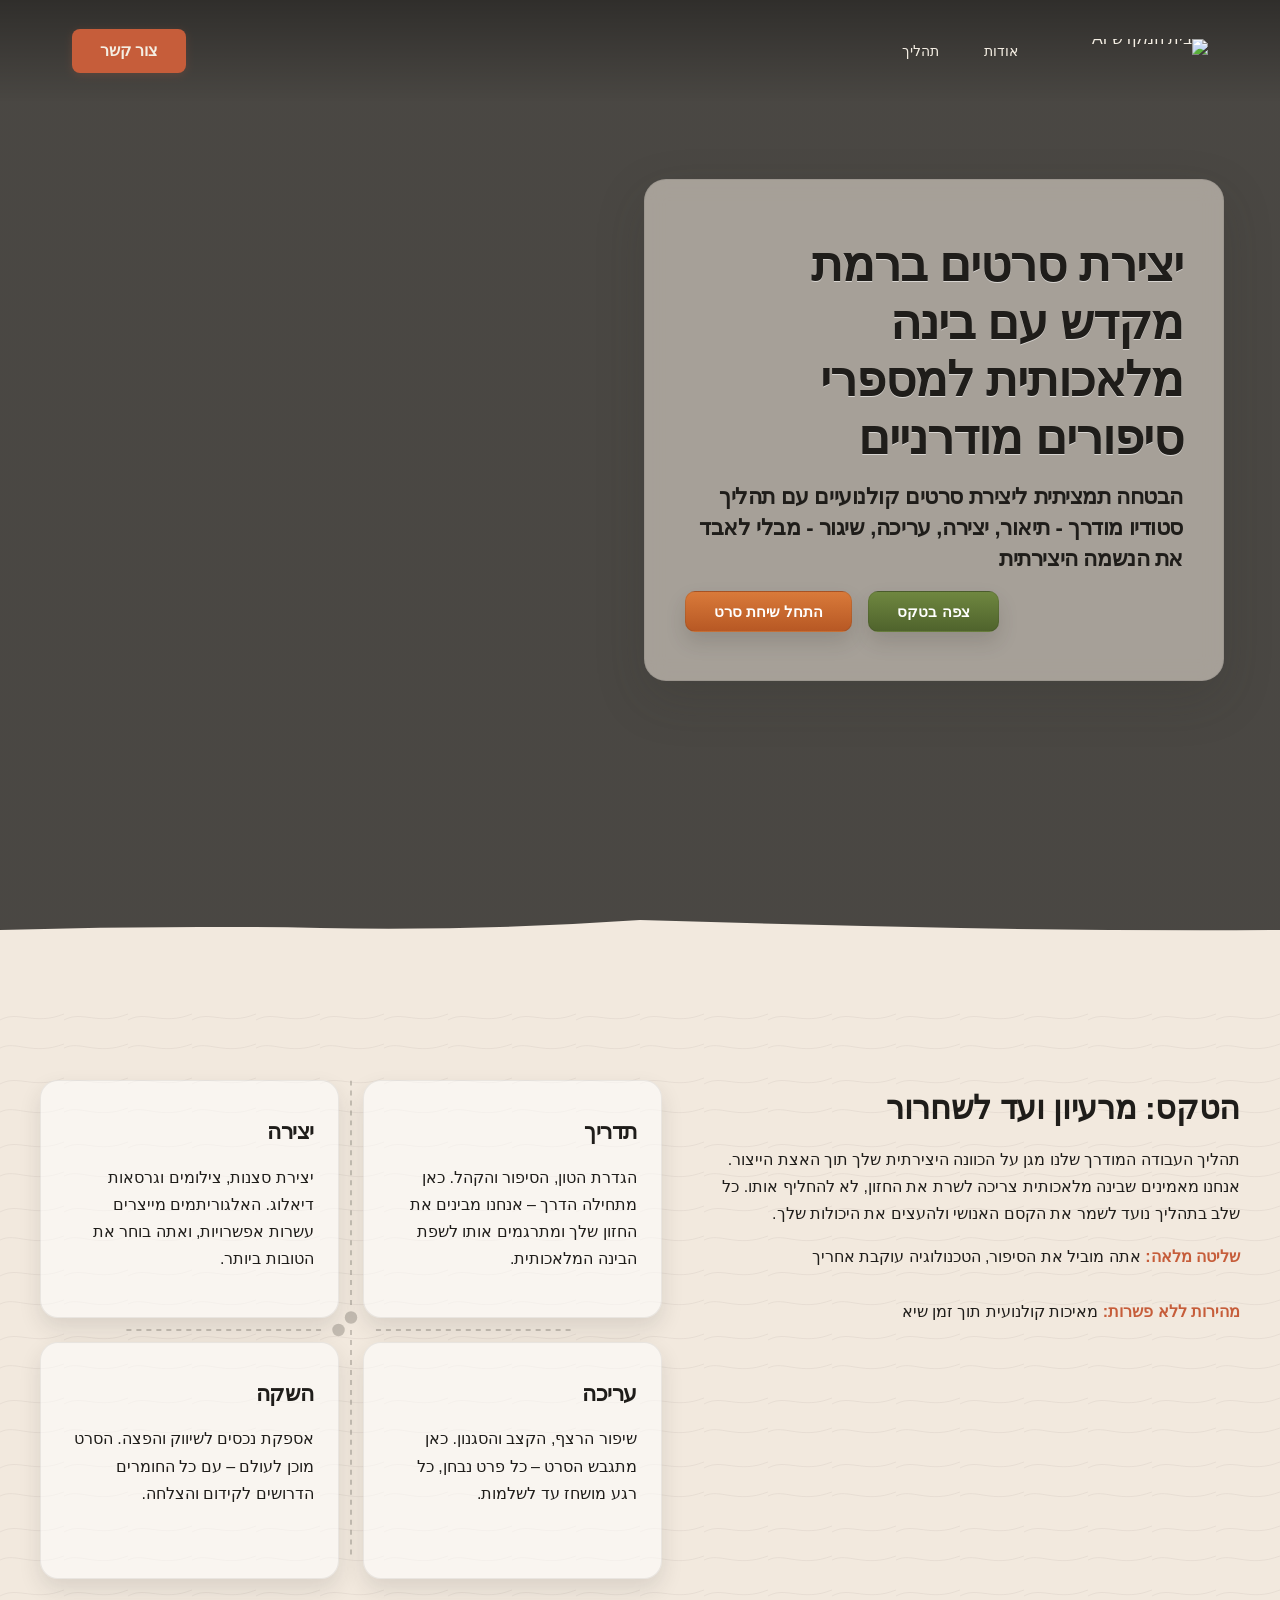
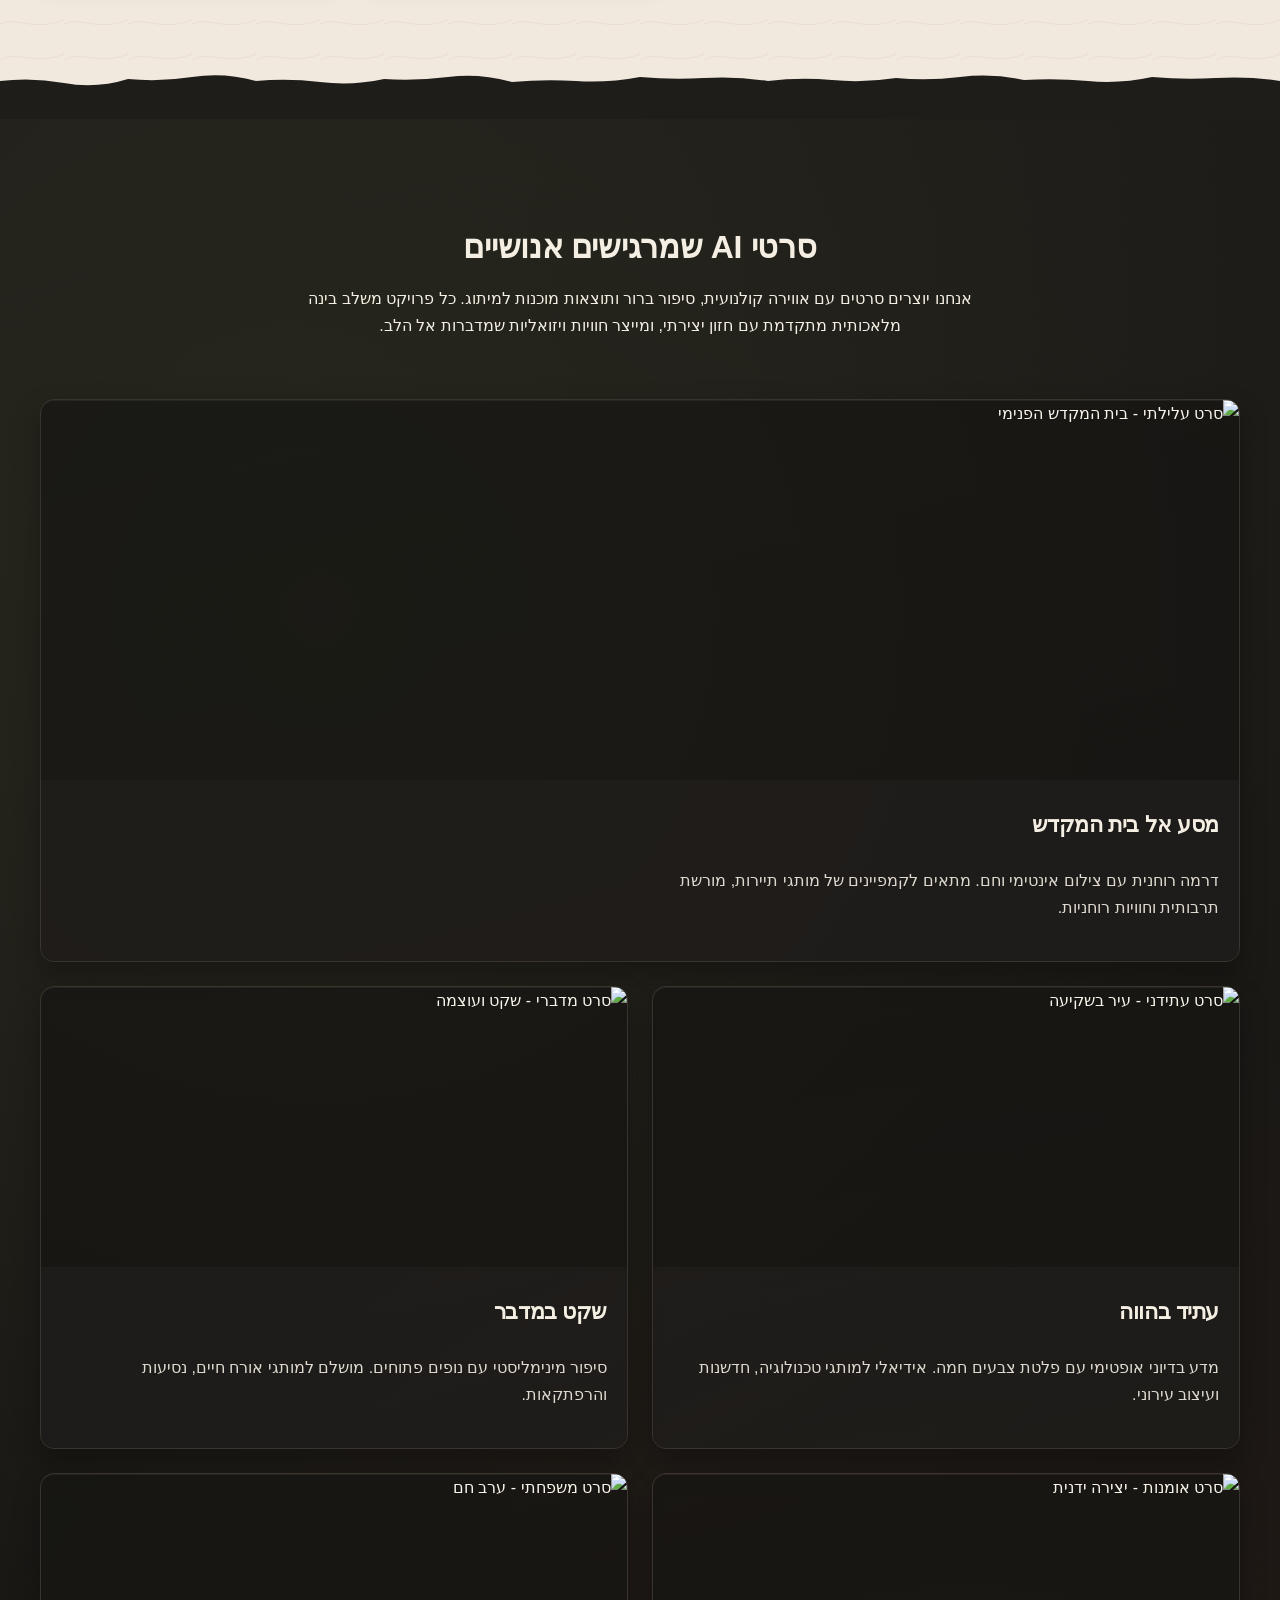
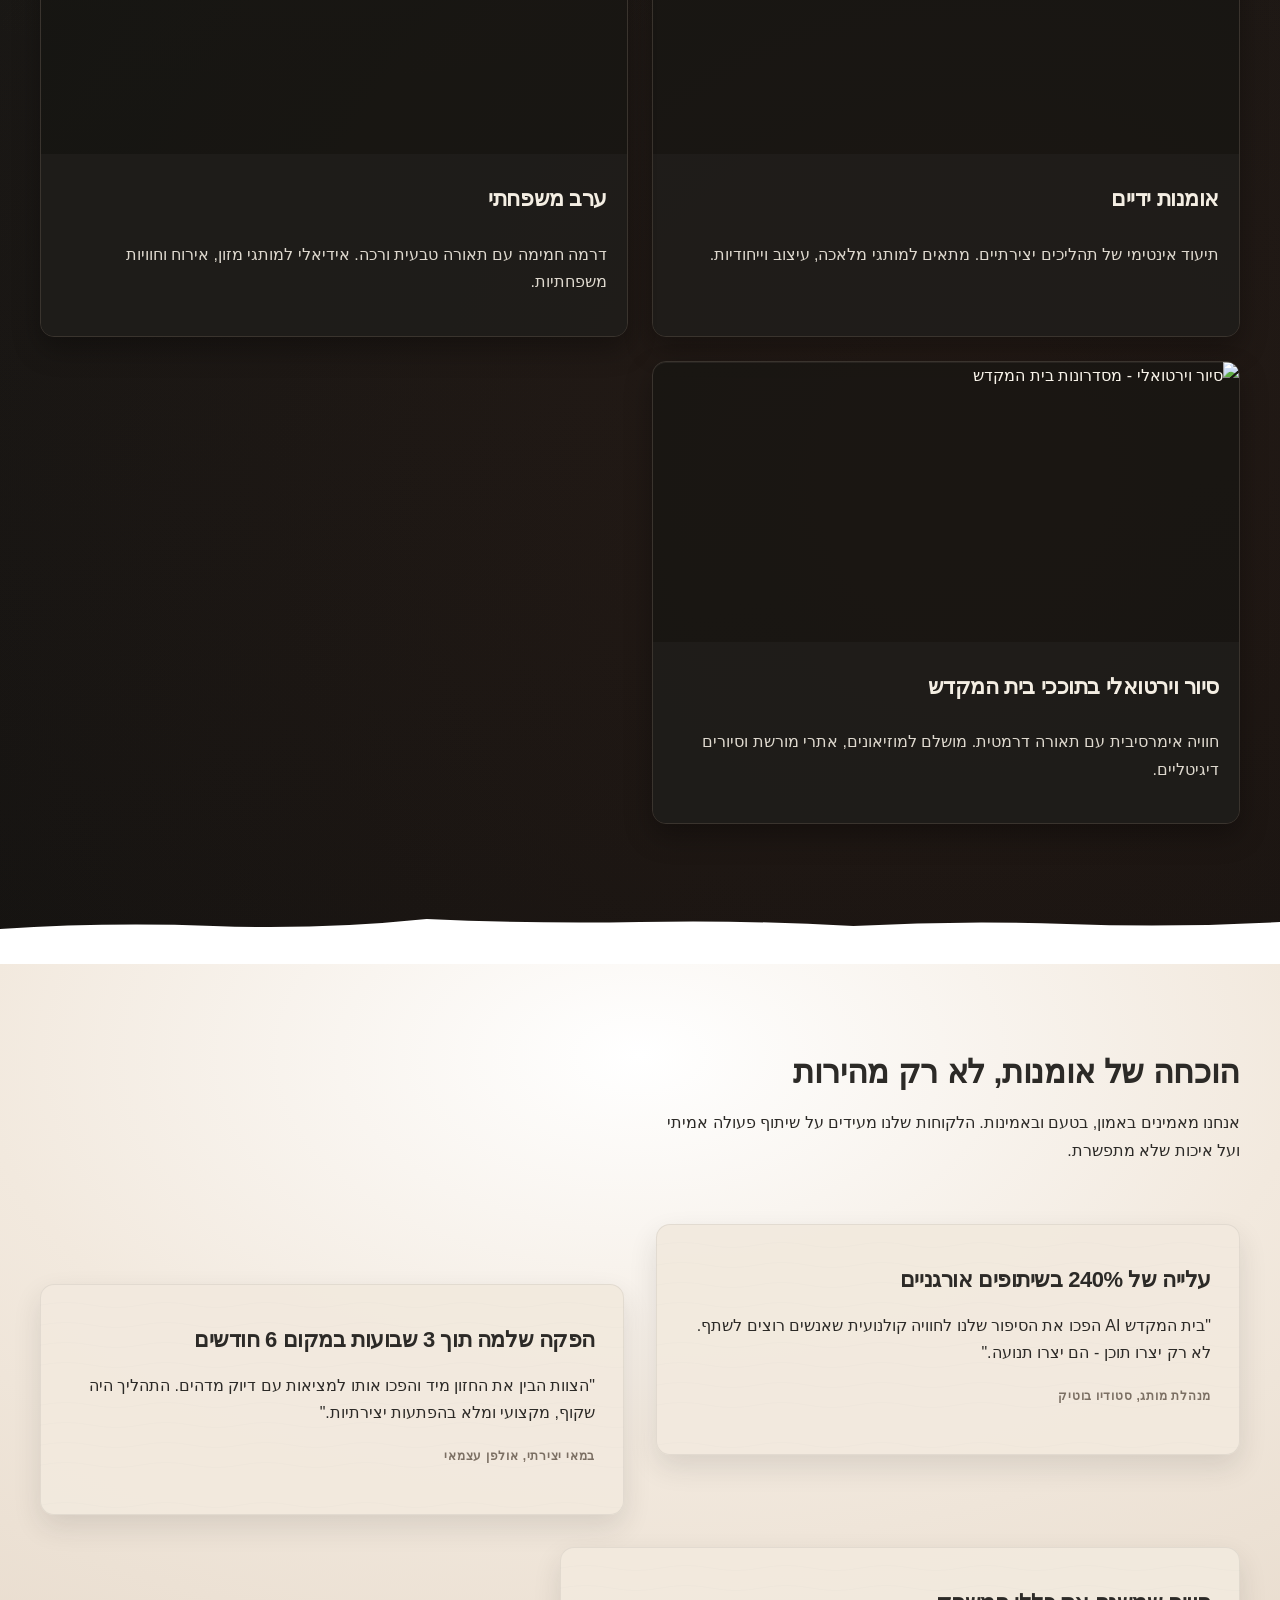
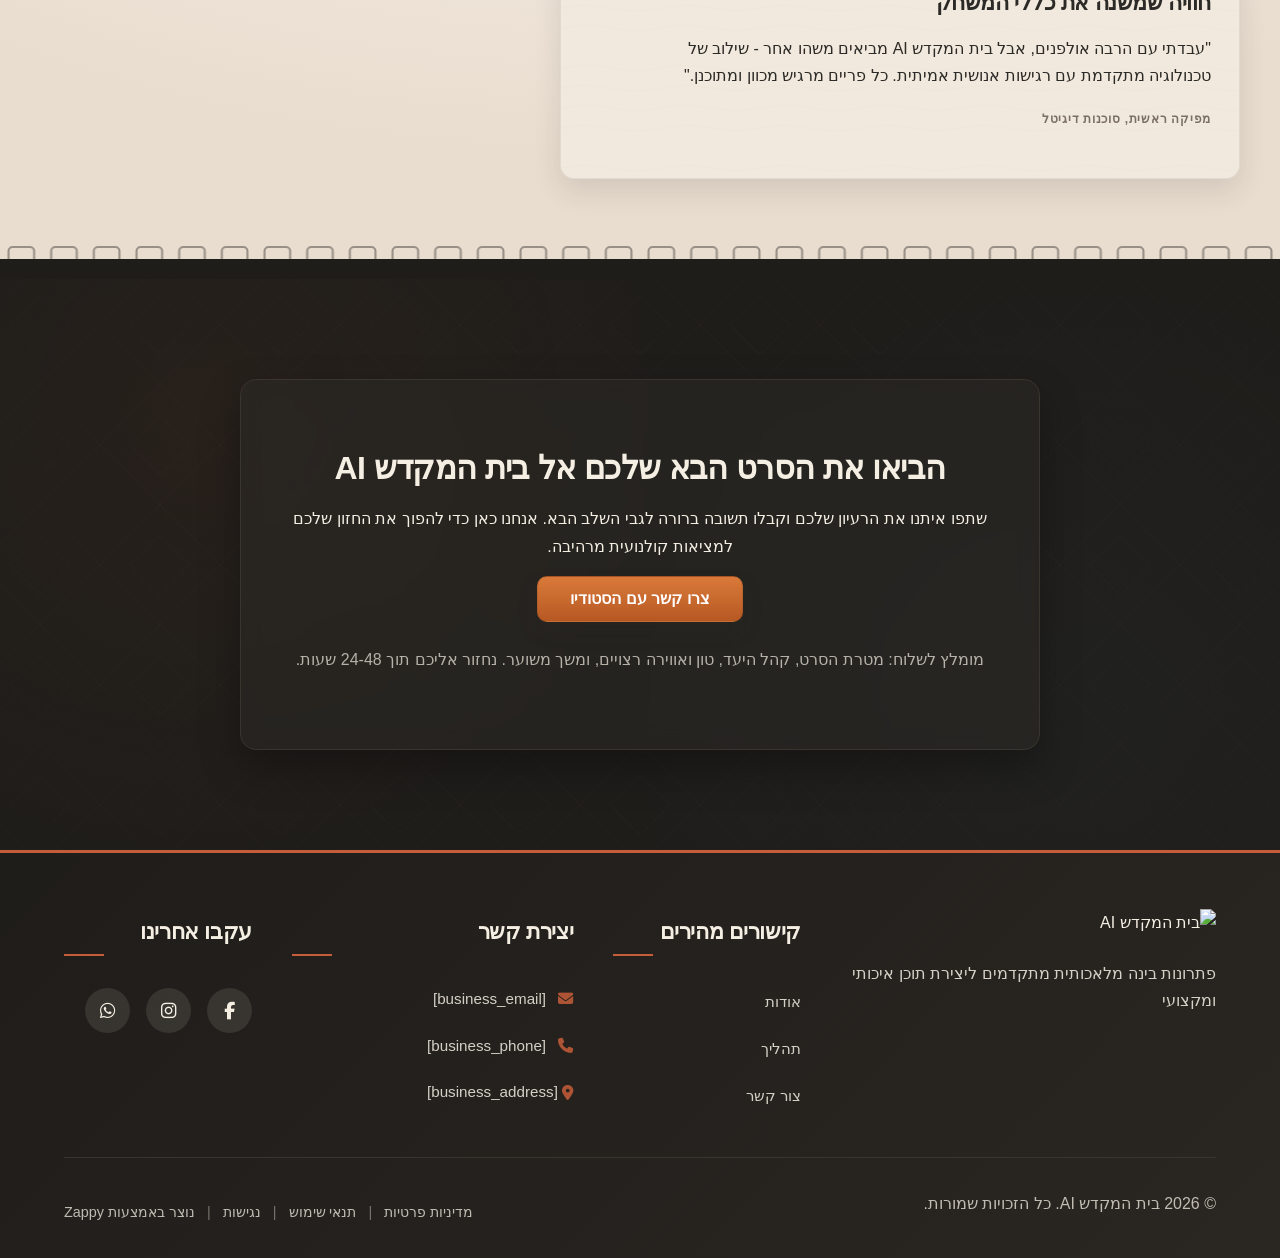
==== commit 20140d75: "Background sync: Progressive GitHub Sync" ====
--- a/index.html
+++ b/index.html
@@ -783,12 +783,12 @@
 </script>
   
   <main>
-    <section class="index-hero-section" data-layout-spec="בית-hero" data-hero-type="fullscreen-scrim">
+    <section class="index-hero-section" data-layout-spec="בית-hero" data-hero-type="fullscreen-scrim" id="zappy-section-1773364121997-870" style="position: relative; overflow: hidden; background-image: linear-gradient(rgba(44, 42, 39, 0.85), rgba(44, 42, 39, 0.85)), url(&quot;assets/business-general-hero-upload-1773364116508.webp&quot;); background-size: cover; background-position: center; background-repeat: no-repeat; --zappy-bg-overlay: rgba(44, 42, 39, 0.85); --zappy-bg-image: url(&quot;assets/business-general-hero-upload-1773364116508.webp&quot;)" data-zappy-bg-type="image" data-zappy-bg-color="" data-zappy-bg-image="assets/business-general-hero-upload-1773364116508.webp" data-zappy-bg-overlay-color="#2c2a27" data-zappy-bg-overlay-opacity="85" data-zappy-bg-video-type="" data-zappy-bg-video-url="">
   <!-- Background Image Layer -->
-  <img data-hero-bg="true" data-placeholder="index-hero-bg" data-context="A cinematic film production scene with warm sand and cream tones, subtle paper grain texture overlay, soft studio lighting creating gentle shadows, film camera equipment subtly visible in background, vintage film reels, warm golden hour lighting, shallow depth of field, professional cinematography aesthetic, sacred temple-like atmosphere with reverent lighting, peaceful and contemplative mood, high-end film production quality" class="hero-bg-image" width="1920" height="1080" src="/assets/site-index-hero-bg.webp" alt="בית המקדש AI - סביבת יצירה קולנועית">
+  <img data-hero-bg="true" data-placeholder="index-hero-bg" data-context="A cinematic film production scene with warm sand and cream tones, subtle paper grain texture overlay, soft studio lighting creating gentle shadows, film camera equipment subtly visible in background, vintage film reels, warm golden hour lighting, shallow depth of field, professional cinematography aesthetic, sacred temple-like atmosphere with reverent lighting, peaceful and contemplative mood, high-end film production quality" class="hero-bg-image" width="1920" height="1080" src="/assets/site-index-hero-bg.webp" alt="בית המקדש AI - סביבת יצירה קולנועית" style="display: none" data-zappy-original-bg="hidden">
   
   <!-- Gradient Scrim Overlay -->
-  <div class="hero-scrim-overlay" aria-hidden="true"></div>
+  <div class="hero-scrim-overlay" aria-hidden="true" style="display: none" data-zappy-original-bg="hidden"></div>
   
   <!-- Content Overlay Group -->
   <div class="hero-content-wrapper">
@@ -933,10 +933,10 @@
   <div class="index-showcase-divider-wrapper">
     <svg data-no-icon-edit="true" aria-hidden="true" viewbox="0 0 1200 80" preserveaspectratio="none" xmlns="http://www.w3.org/2000/svg">
       <defs>
-        <linearGradient id="showcase-divider-gradient" x1="0%" y1="0%" x2="0%" y2="100%">
+        <lineargradient id="showcase-divider-gradient" x1="0%" y1="0%" x2="0%" y2="100%">
           <stop offset="0%" style="stop-color:#6E7B3B;stop-opacity:0.6"></stop>
           <stop offset="100%" style="stop-color:#E9DDCF;stop-opacity:0.8"></stop>
-        </linearGradient>
+        </lineargradient>
       </defs>
       <path d="M0,80 L0,45 Q100,38 200,42 T400,35 Q500,40 600,38 T800,42 Q900,36 1000,40 T1200,38 L1200,80 Z" fill="#FFFFFF"></path>
     </svg>
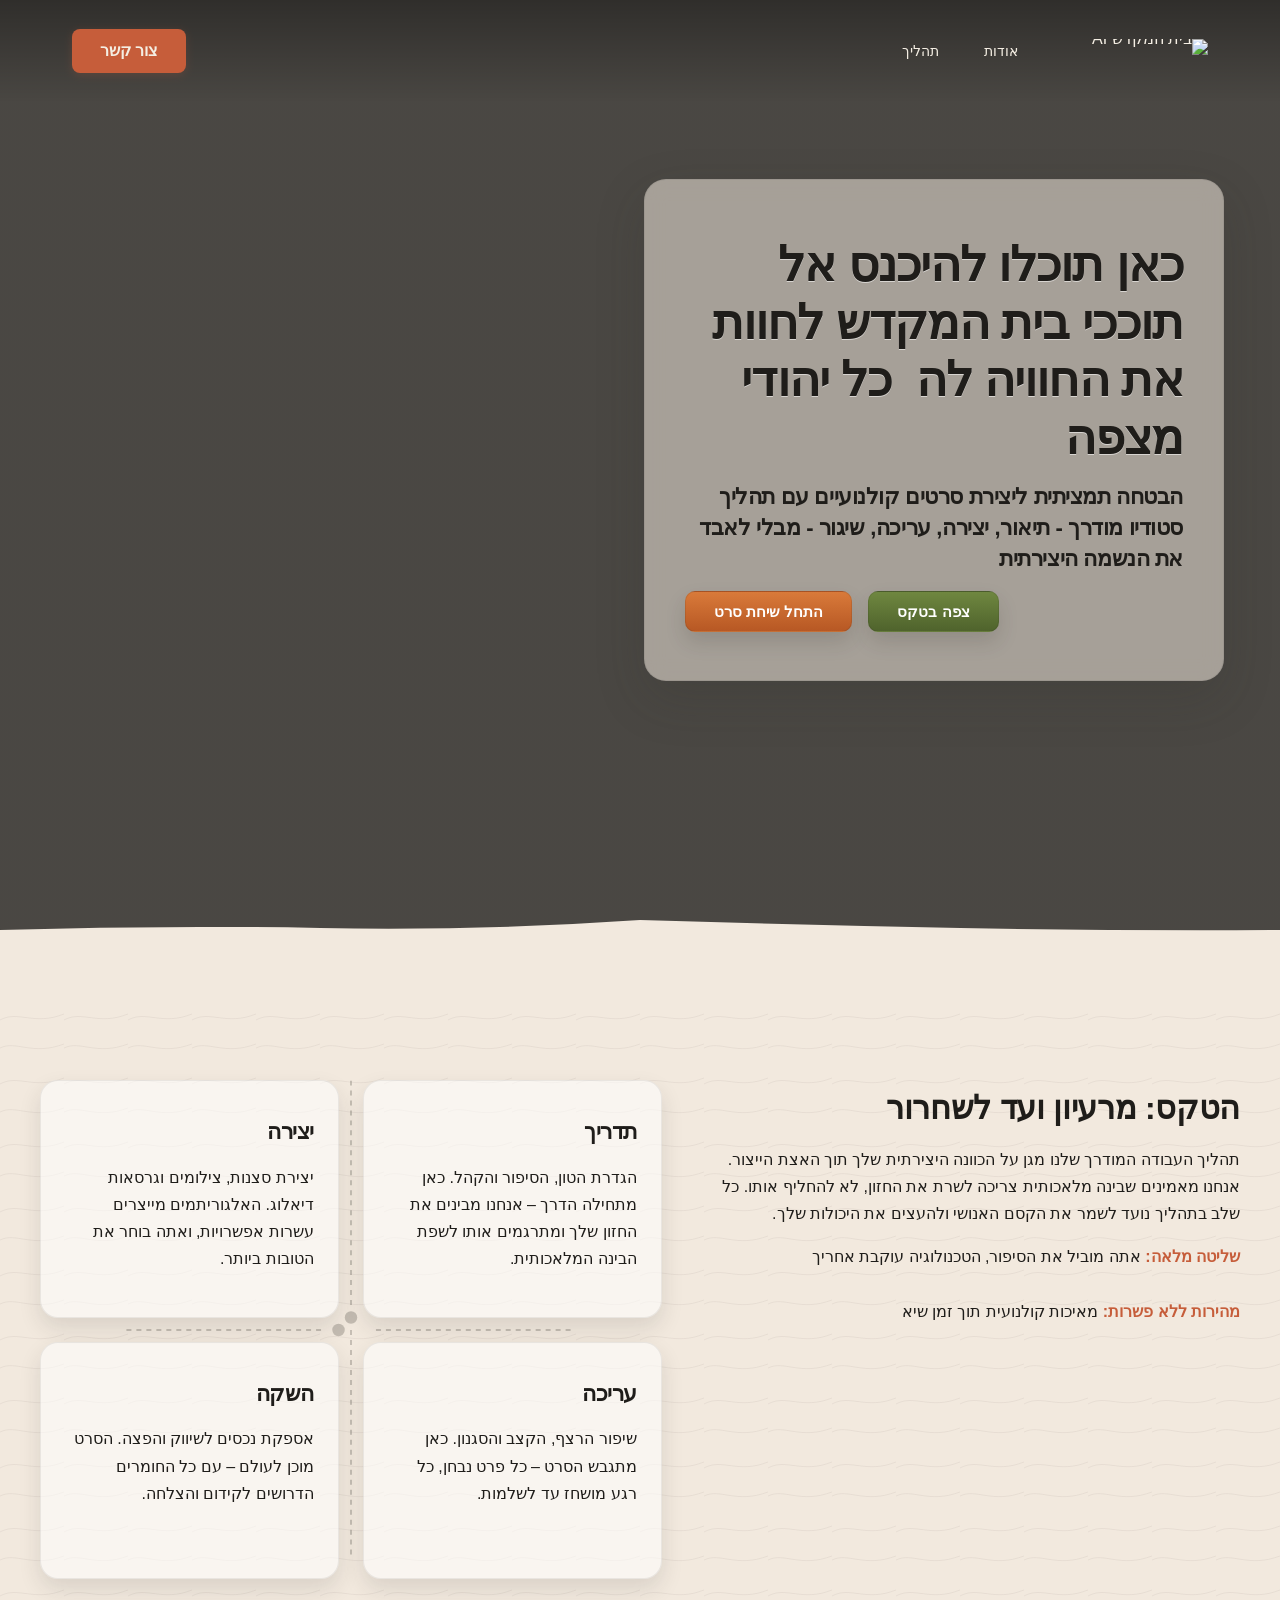
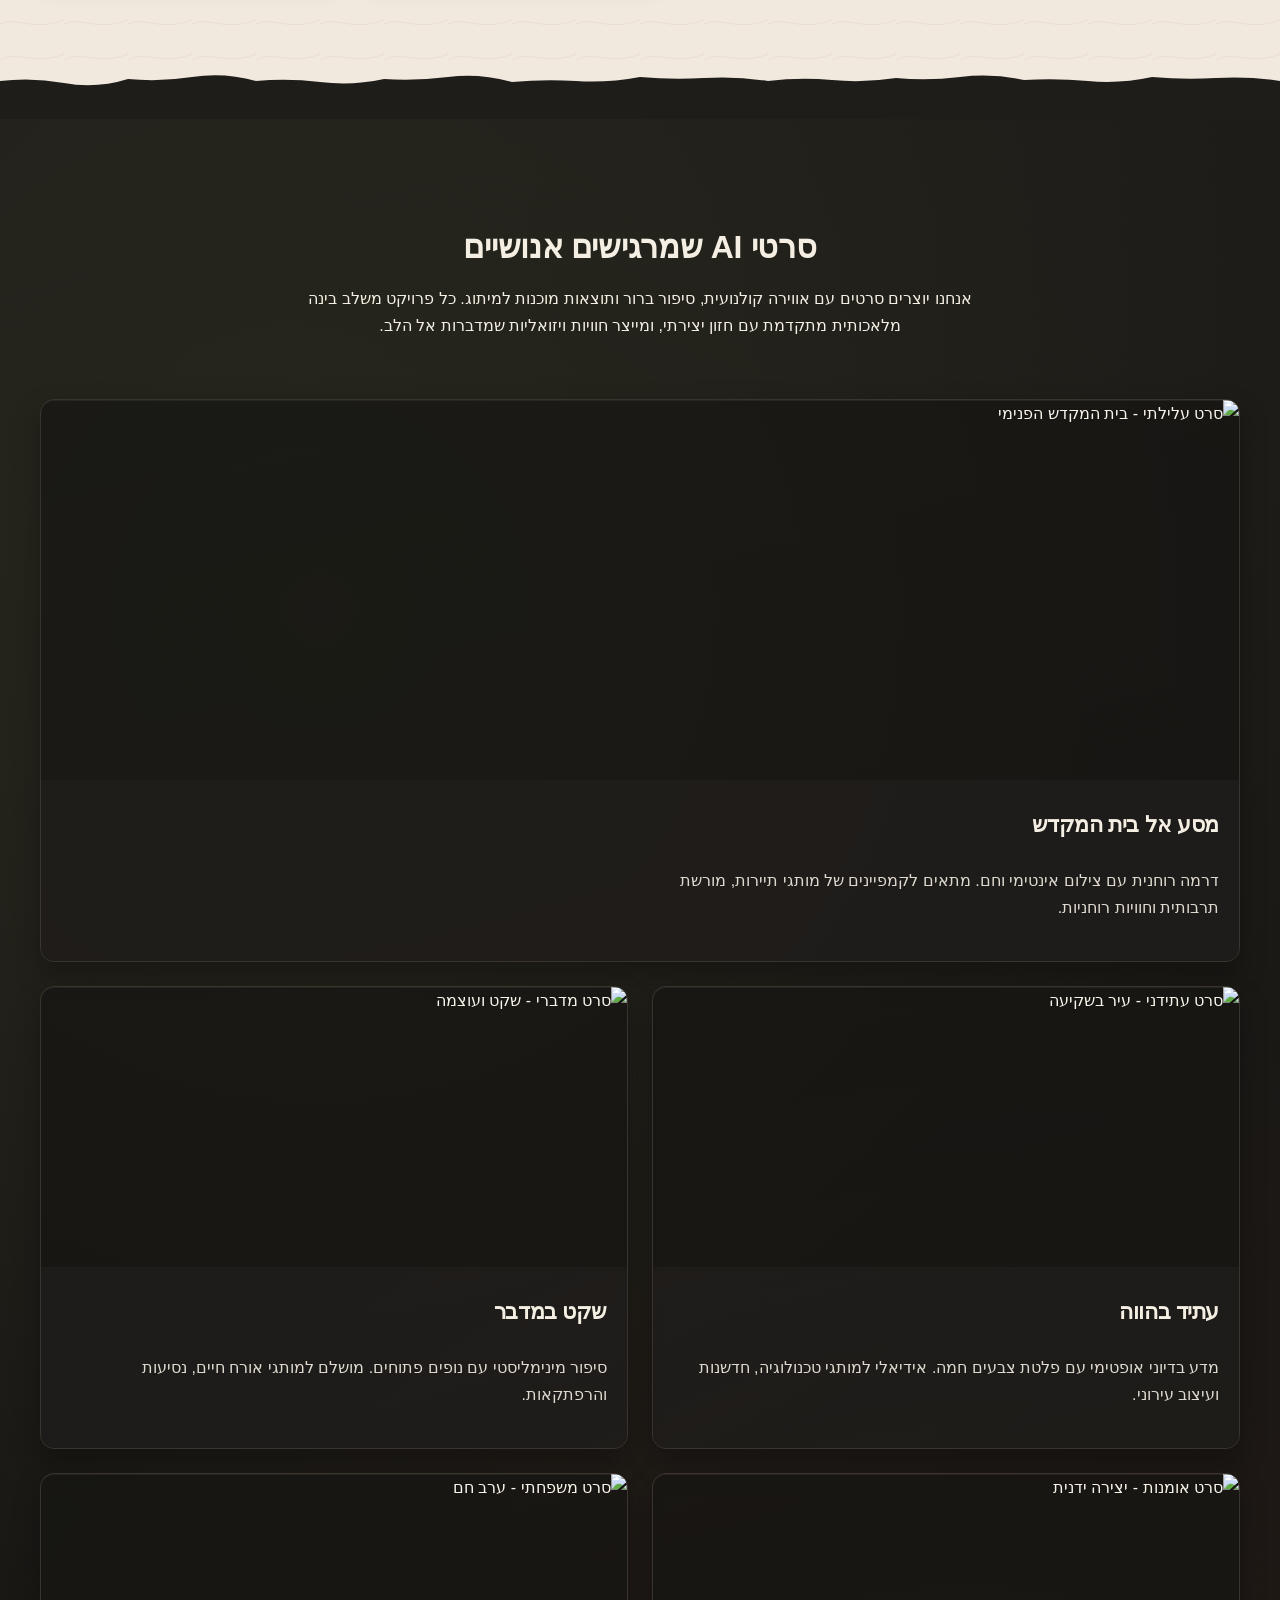
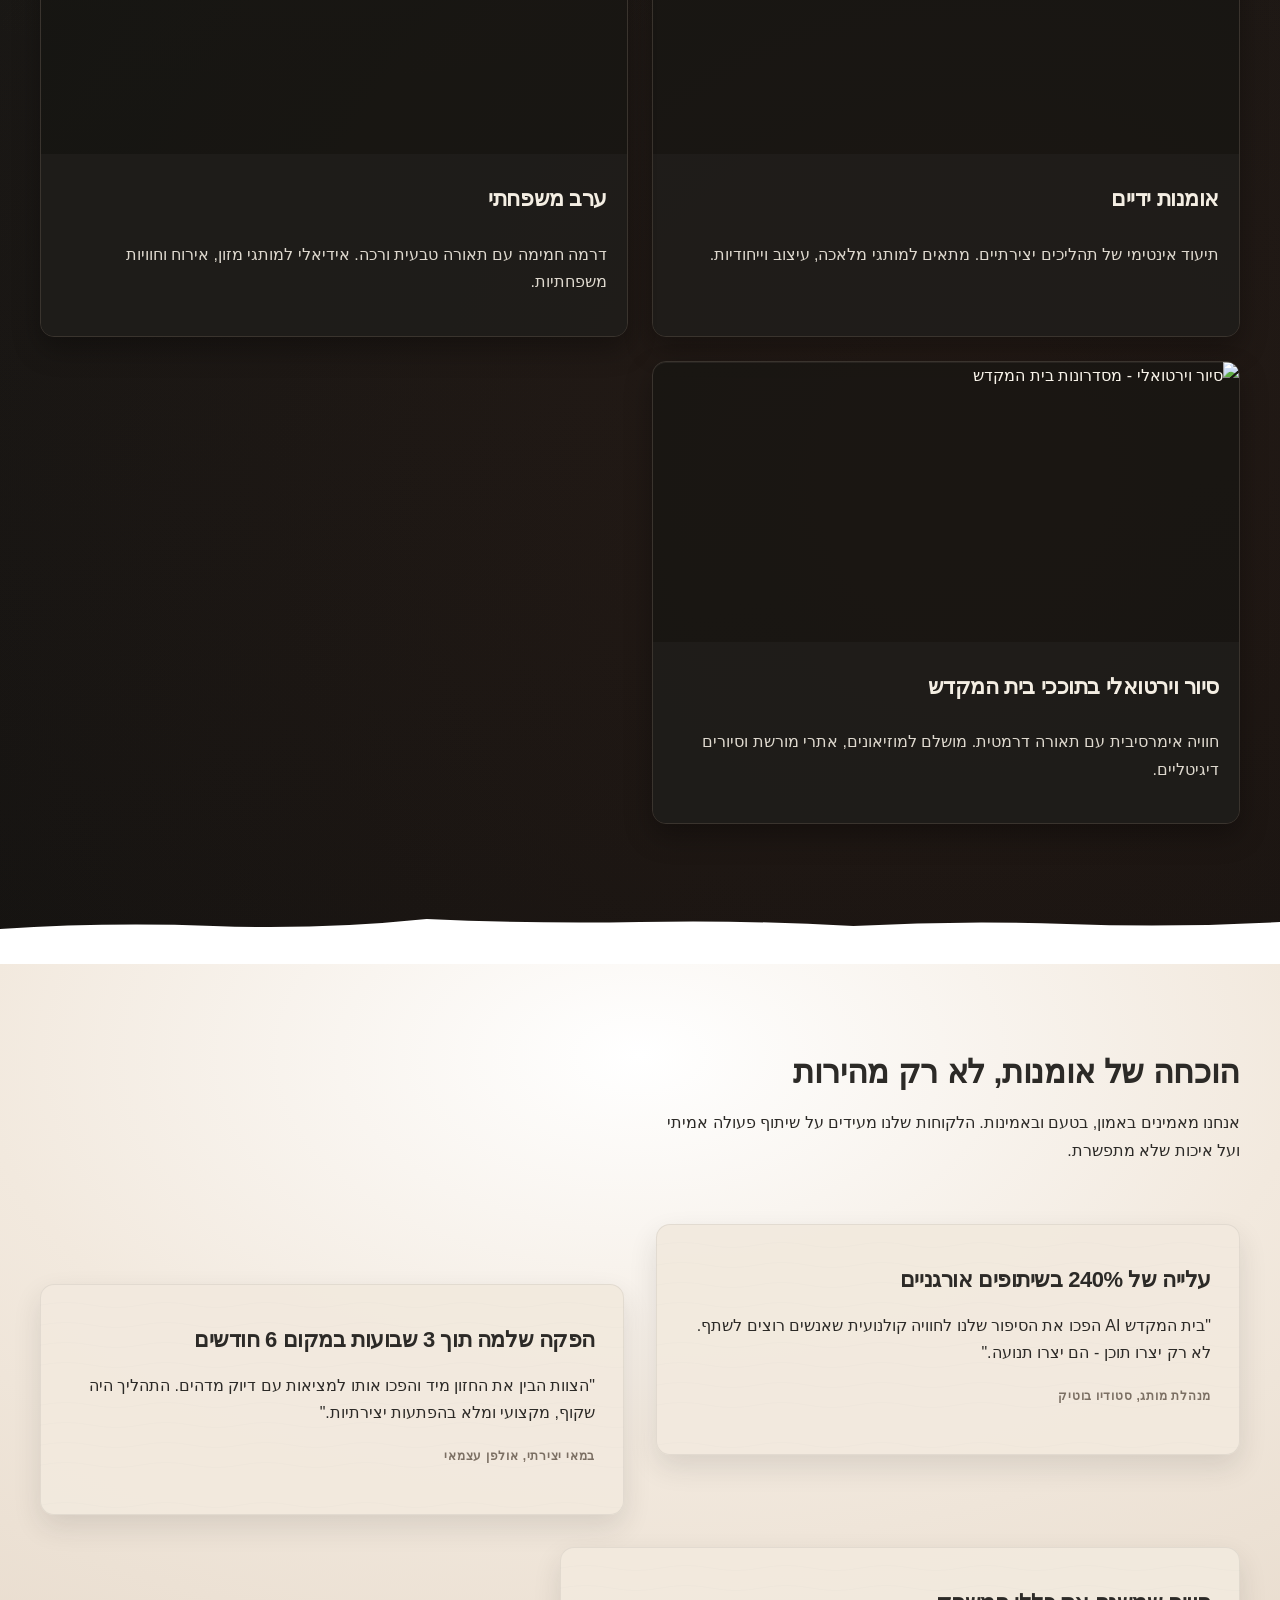
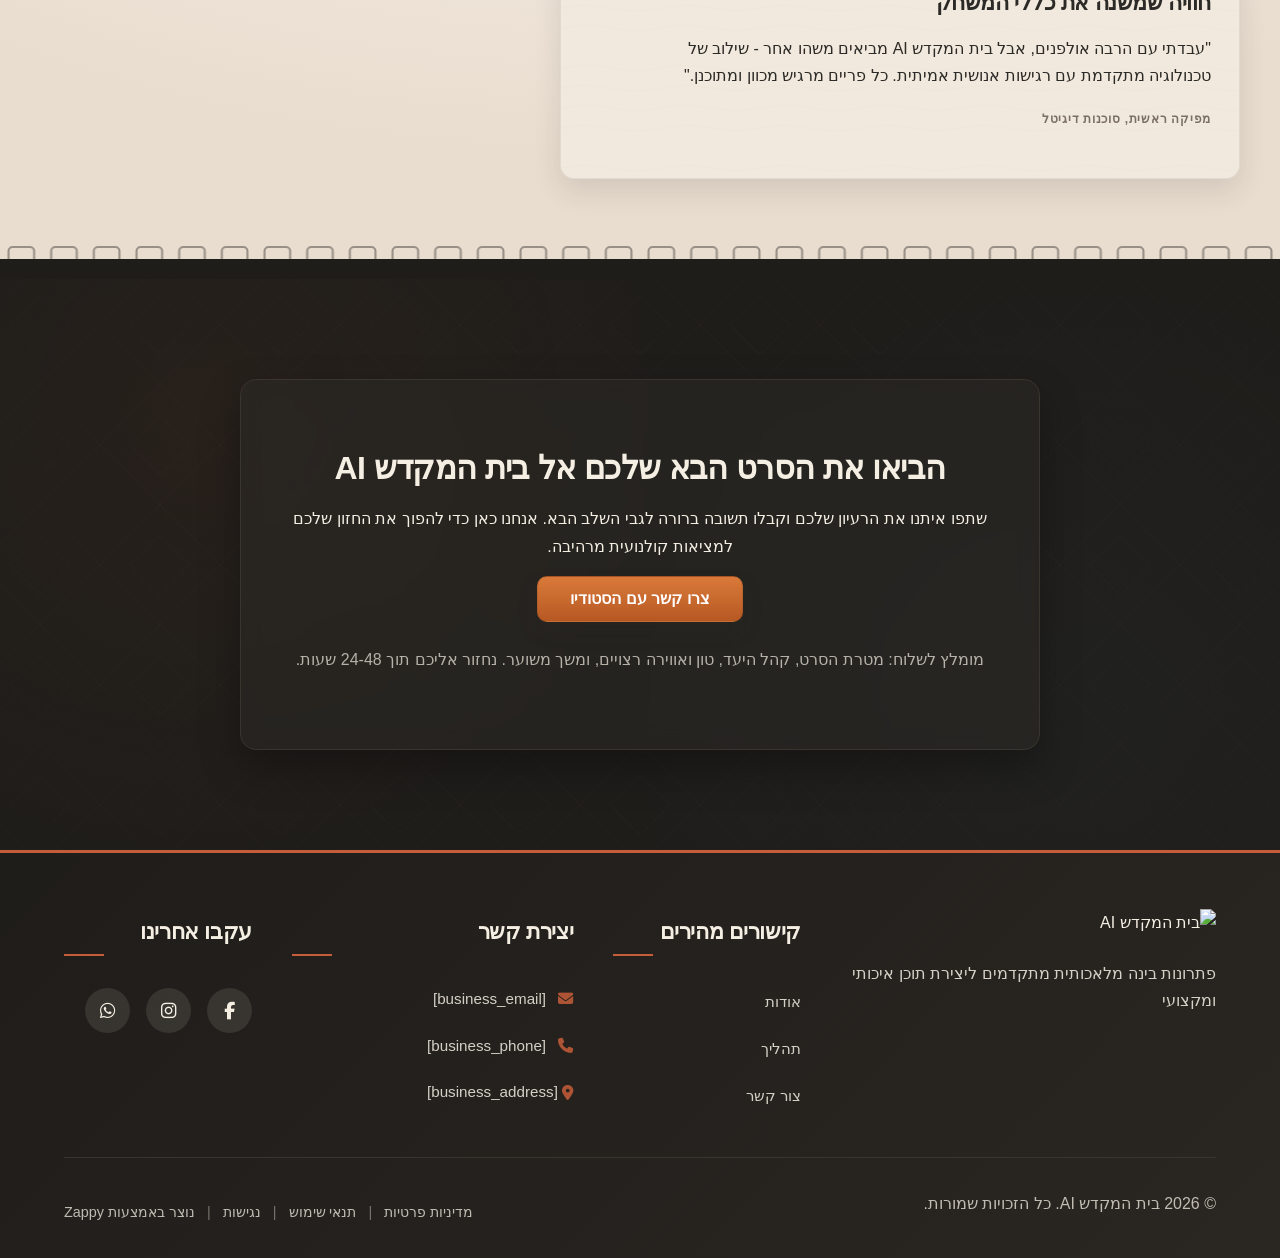
==== commit 222eed8d: "Background sync: Progressive GitHub Sync" ====
--- a/index.html
+++ b/index.html
@@ -325,16 +325,16 @@
 
   <nav class="navbar" dir="rtl">
   <button class="mobile-toggle" id="mobileToggle" aria-label="Menu">
-    <svg class="hamburger-icon" width="24" height="24" viewbox="0 0 24 24" fill="none">
+    <svg class="hamburger-icon" width="24" height="24" viewBox="0 0 24 24" fill="none">
       <path d="M3 12h18M3 6h18M3 18h18" stroke="currentColor" stroke-width="2" stroke-linecap="round"></path>
     </svg>
-    <svg class="close-icon" width="24" height="24" viewbox="0 0 24 24" fill="none" style="display: none;">
+    <svg class="close-icon" width="24" height="24" viewBox="0 0 24 24" fill="none" style="display: none;">
       <path d="M18 6L6 18M6 6l12 12" stroke="currentColor" stroke-width="2" stroke-linecap="round"></path>
     </svg>
   </button>
   
   <button class="phone-header-btn" aria-label="Call">
-    <svg width="20" height="20" viewbox="0 0 24 24" fill="currentColor">
+    <svg width="20" height="20" viewBox="0 0 24 24" fill="currentColor">
       <path d="M22 16.92v3a2 2 0 0 1-2.18 2 19.79 19.79 0 0 1-8.63-3.07 19.5 19.5 0 0 1-6-6 19.79 19.79 0 0 1-3.07-8.67A2 2 0 0 1 4.11 2h3a2 2 0 0 1 2 1.72 12.84 12.84 0 0 0 .7 2.81 2 2 0 0 1-.45 2.11L8.09 9.91a16 16 0 0 0 6 6l1.27-1.27a2 2 0 0 1 2.11-.45 12.84 12.84 0 0 0 2.81.7A2 2 0 0 1 22 16.92z"></path>
     </svg>
   </button>
@@ -793,7 +793,7 @@
   <!-- Content Overlay Group -->
   <div class="hero-content-wrapper">
     <div class="hero-content-card">
-      <h1>יצירת סרטים ברמת מקדש עם בינה מלאכותית למספרי סיפורים מודרניים</h1>
+      <h1>כאן תוכלו להיכנס אל תוככי בית המקדש לחוות את החוויה לה&nbsp; כל יהודי מצפה</h1>
       <h3>הבטחה תמציתית ליצירת סרטים קולנועיים עם תהליך סטודיו מודרך - תיאור, יצירה, עריכה, שיגור - מבלי לאבד את הנשמה היצירתית</h3>
       <div class="hero-cta-group">
         <a href="/contact" class="btn-primary">התחל שיחת סרט</a>
@@ -804,7 +804,7 @@
   
   <!-- Bottom Divider: Stone Arch Curve -->
   <div class="index-hero-divider-wrapper">
-    <svg data-no-icon-edit="true" aria-hidden="true" viewbox="0 0 1200 100" preserveaspectratio="none" xmlns="http://www.w3.org/2000/svg">
+    <svg aria-hidden="true" viewBox="0 0 1200 100" preserveAspectRatio="none" xmlns="http://www.w3.org/2000/svg">
       <path d="M0,100 L0,30 Q150,25 300,28 T600,20 Q750,25 900,28 T1200,30 L1200,100 Z" fill="#F2E9DE"></path>
     </svg>
   </div>
@@ -822,7 +822,7 @@
     </div>
     
     <div class="index-process-steps">
-      <svg class="index-process-connector" viewbox="0 0 400 400" xmlns="http://www.w3.org/2000/svg" data-no-icon-edit="true" aria-hidden="true">
+      <svg class="index-process-connector" viewBox="0 0 400 400" xmlns="http://www.w3.org/2000/svg" aria-hidden="true">
         <line x1="200" y1="0" x2="200" y2="180" stroke="currentColor" stroke-width="1.5" opacity="0.3" stroke-dasharray="4 4"></line>
         <circle cx="200" cy="190" r="5" fill="currentColor" opacity="0.3"></circle>
         <line x1="200" y1="200" x2="200" y2="380" stroke="currentColor" stroke-width="1.5" opacity="0.3" stroke-dasharray="4 4"></line>
@@ -854,7 +854,7 @@
   </div>
   
   <div class="index-process-divider-wrapper">
-    <svg data-no-icon-edit="true" aria-hidden="true" viewbox="0 0 1200 80" preserveaspectratio="none" xmlns="http://www.w3.org/2000/svg">
+    <svg aria-hidden="true" viewBox="0 0 1200 80" preserveAspectRatio="none" xmlns="http://www.w3.org/2000/svg">
       <path d="M0,80 L0,42 Q30,38 60,44 T120,40 Q150,43 180,38 T240,42 Q270,39 300,43 T360,40 Q390,42 420,38 T480,43 Q510,40 540,42 T600,38 Q630,41 660,39 T720,42 Q750,38 780,41 T840,39 Q870,42 900,38 T960,41 Q990,39 1020,42 T1080,38 Q1110,41 1140,39 T1200,42 L1200,80 Z" fill="#1F1D1A"></path>
     </svg>
   </div>
@@ -931,12 +931,12 @@
   </div>
 
   <div class="index-showcase-divider-wrapper">
-    <svg data-no-icon-edit="true" aria-hidden="true" viewbox="0 0 1200 80" preserveaspectratio="none" xmlns="http://www.w3.org/2000/svg">
+    <svg aria-hidden="true" viewBox="0 0 1200 80" preserveAspectRatio="none" xmlns="http://www.w3.org/2000/svg">
       <defs>
-        <lineargradient id="showcase-divider-gradient" x1="0%" y1="0%" x2="0%" y2="100%">
+        <linearGradient id="showcase-divider-gradient" x1="0%" y1="0%" x2="0%" y2="100%">
           <stop offset="0%" style="stop-color:#6E7B3B;stop-opacity:0.6"></stop>
           <stop offset="100%" style="stop-color:#E9DDCF;stop-opacity:0.8"></stop>
-        </lineargradient>
+        </linearGradient>
       </defs>
       <path d="M0,80 L0,45 Q100,38 200,42 T400,35 Q500,40 600,38 T800,42 Q900,36 1000,40 T1200,38 L1200,80 Z" fill="#FFFFFF"></path>
     </svg>
@@ -972,9 +972,9 @@
   </div>
   
   <div class="index-testimonials-divider-wrapper">
-    <svg data-no-icon-edit="true" aria-hidden="true" viewbox="0 0 1200 40" preserveaspectratio="none" xmlns="http://www.w3.org/2000/svg">
+    <svg aria-hidden="true" viewBox="0 0 1200 40" preserveAspectRatio="none" xmlns="http://www.w3.org/2000/svg">
       <defs>
-        <pattern id="filmPerf" x="0" y="0" width="40" height="40" patternunits="userSpaceOnUse">
+        <pattern id="filmPerf" x="0" y="0" width="40" height="40" patternUnits="userSpaceOnUse">
           <rect x="8" y="8" width="24" height="24" rx="4" ry="4" fill="none" stroke="var(--bg-dark)" stroke-width="2"></rect>
         </pattern>
       </defs>
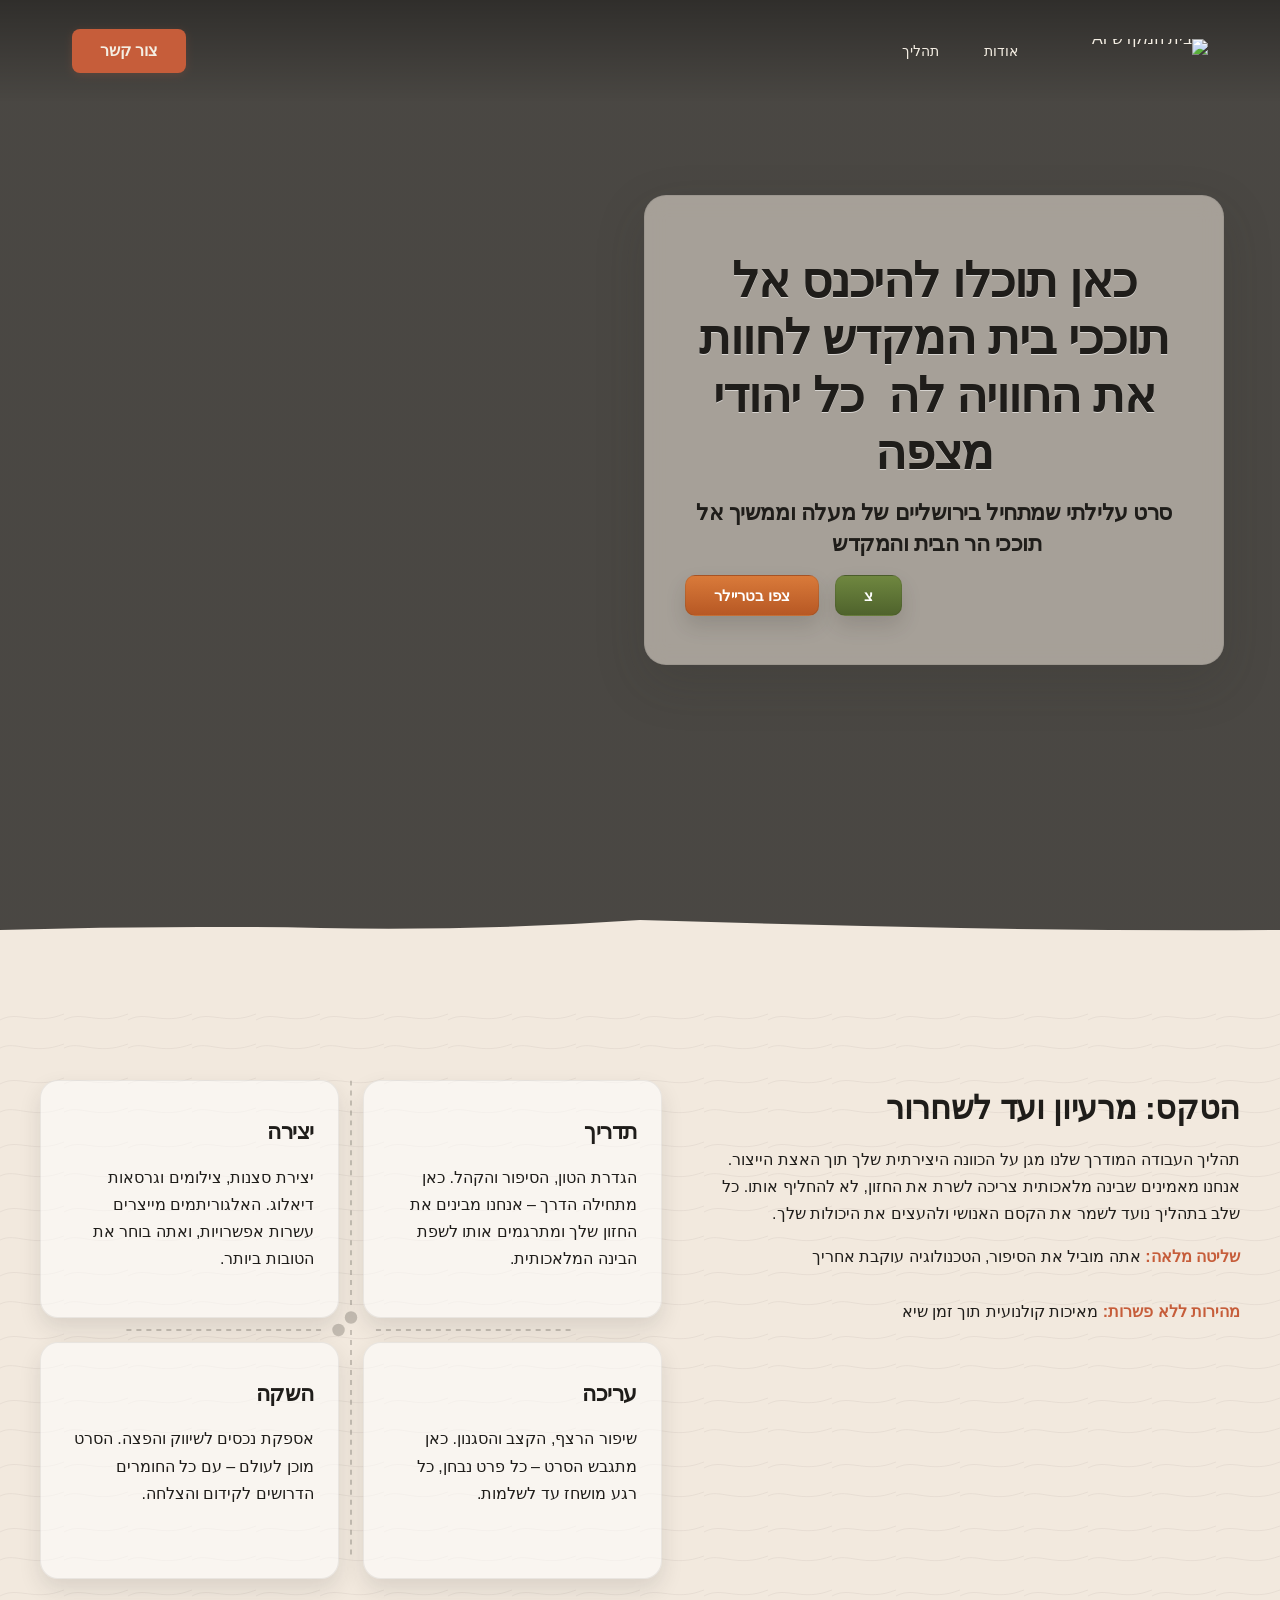
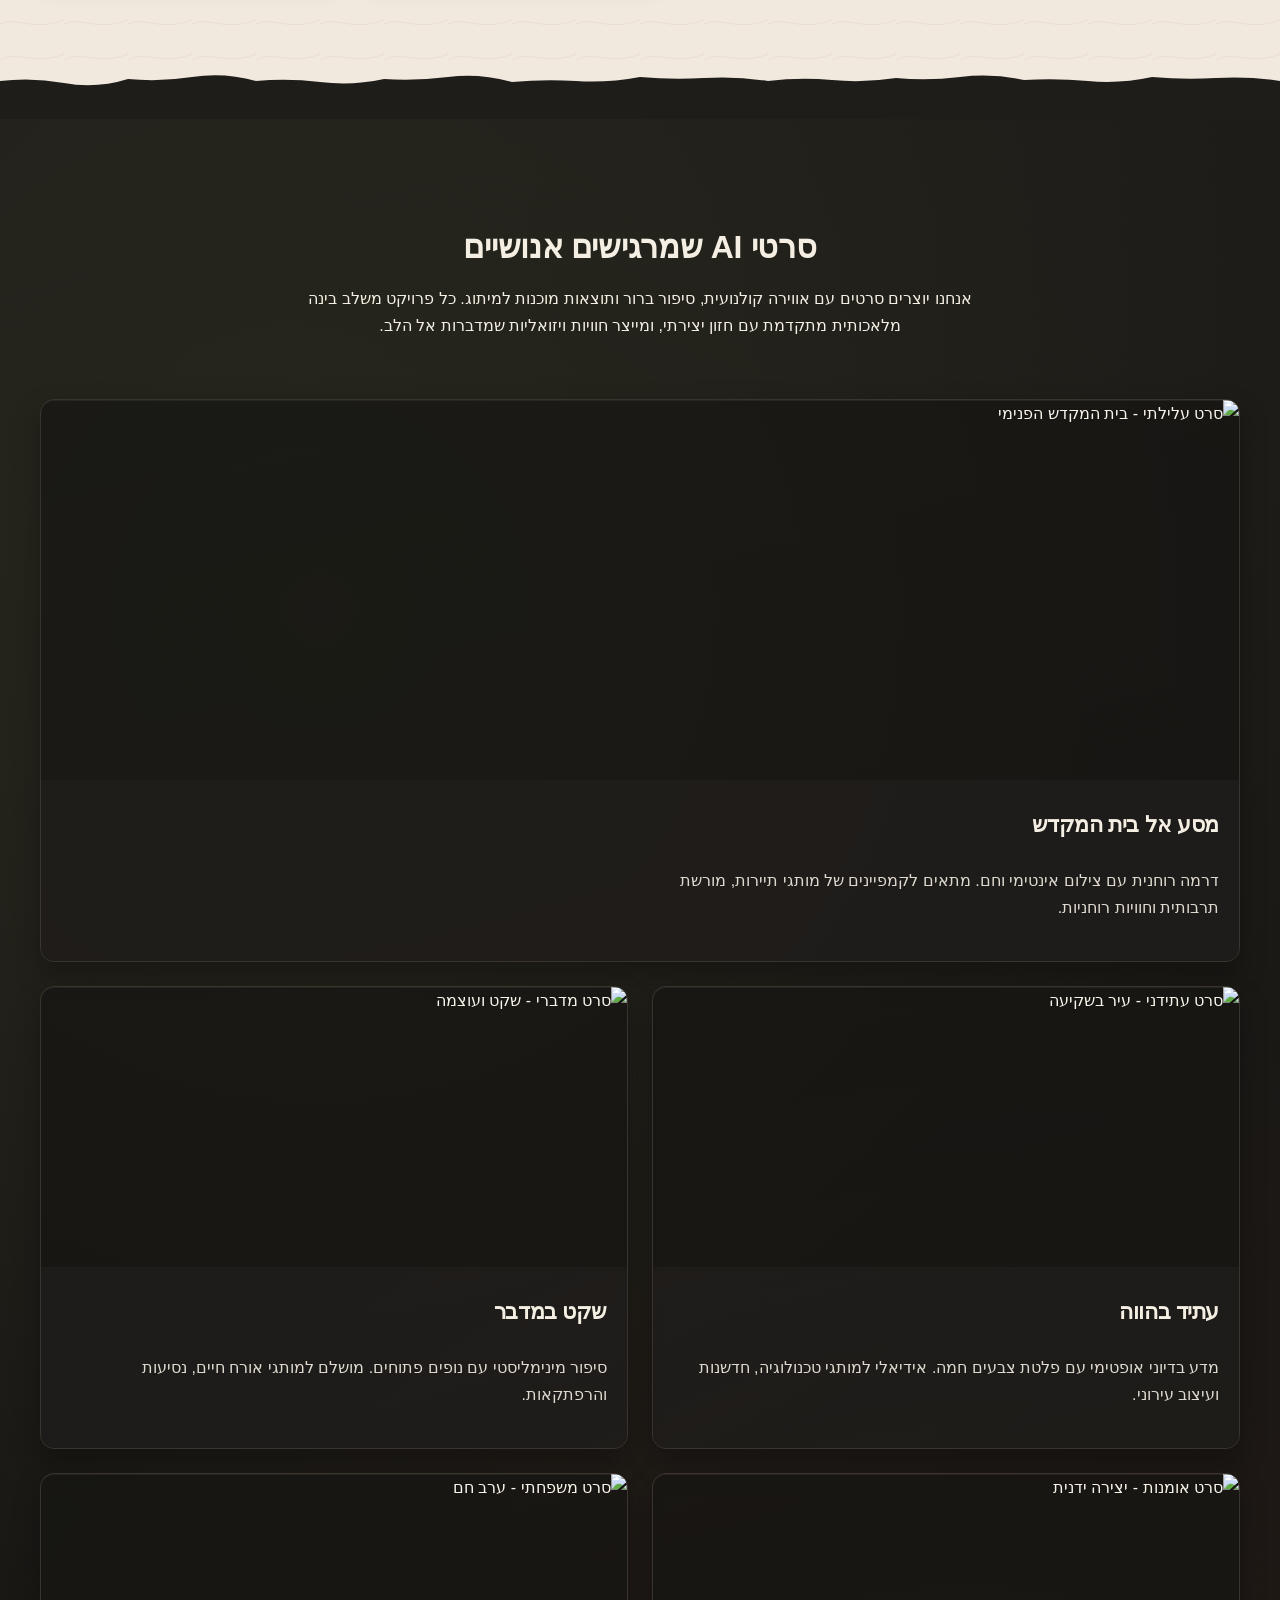
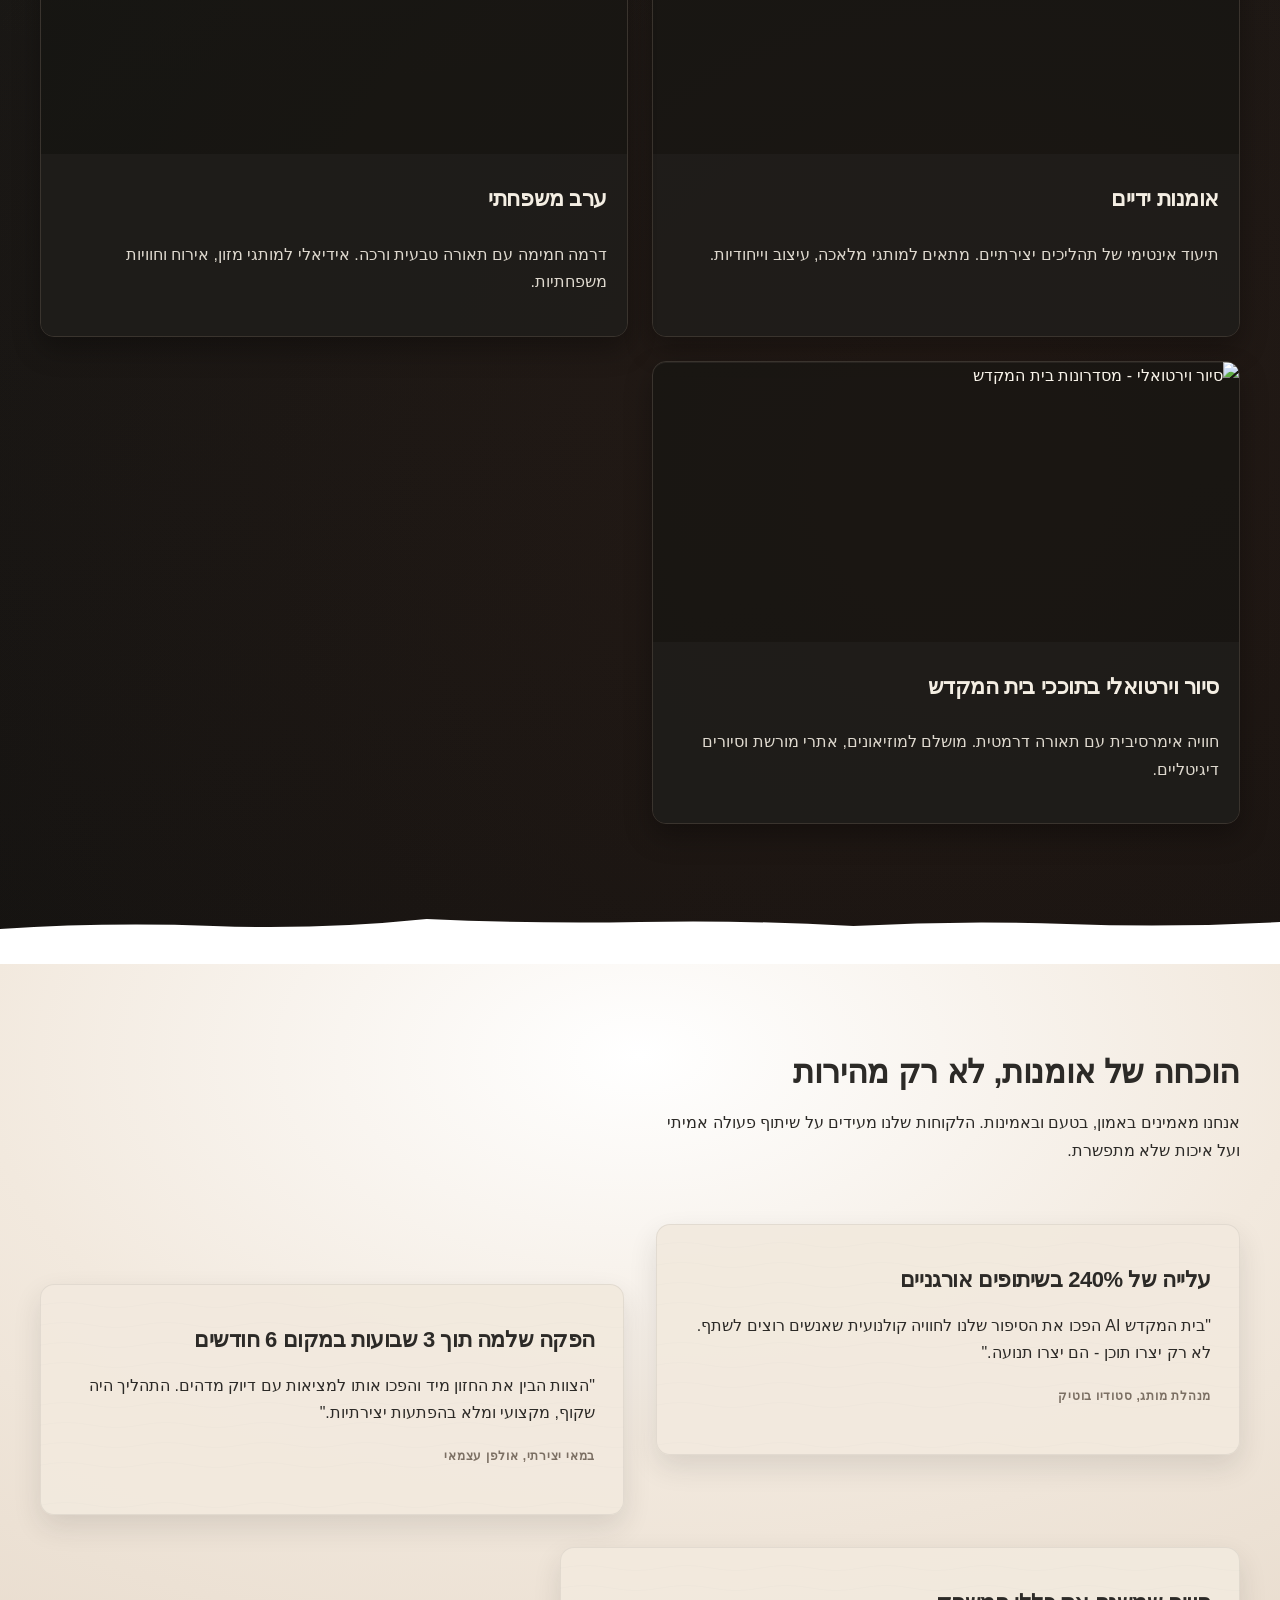
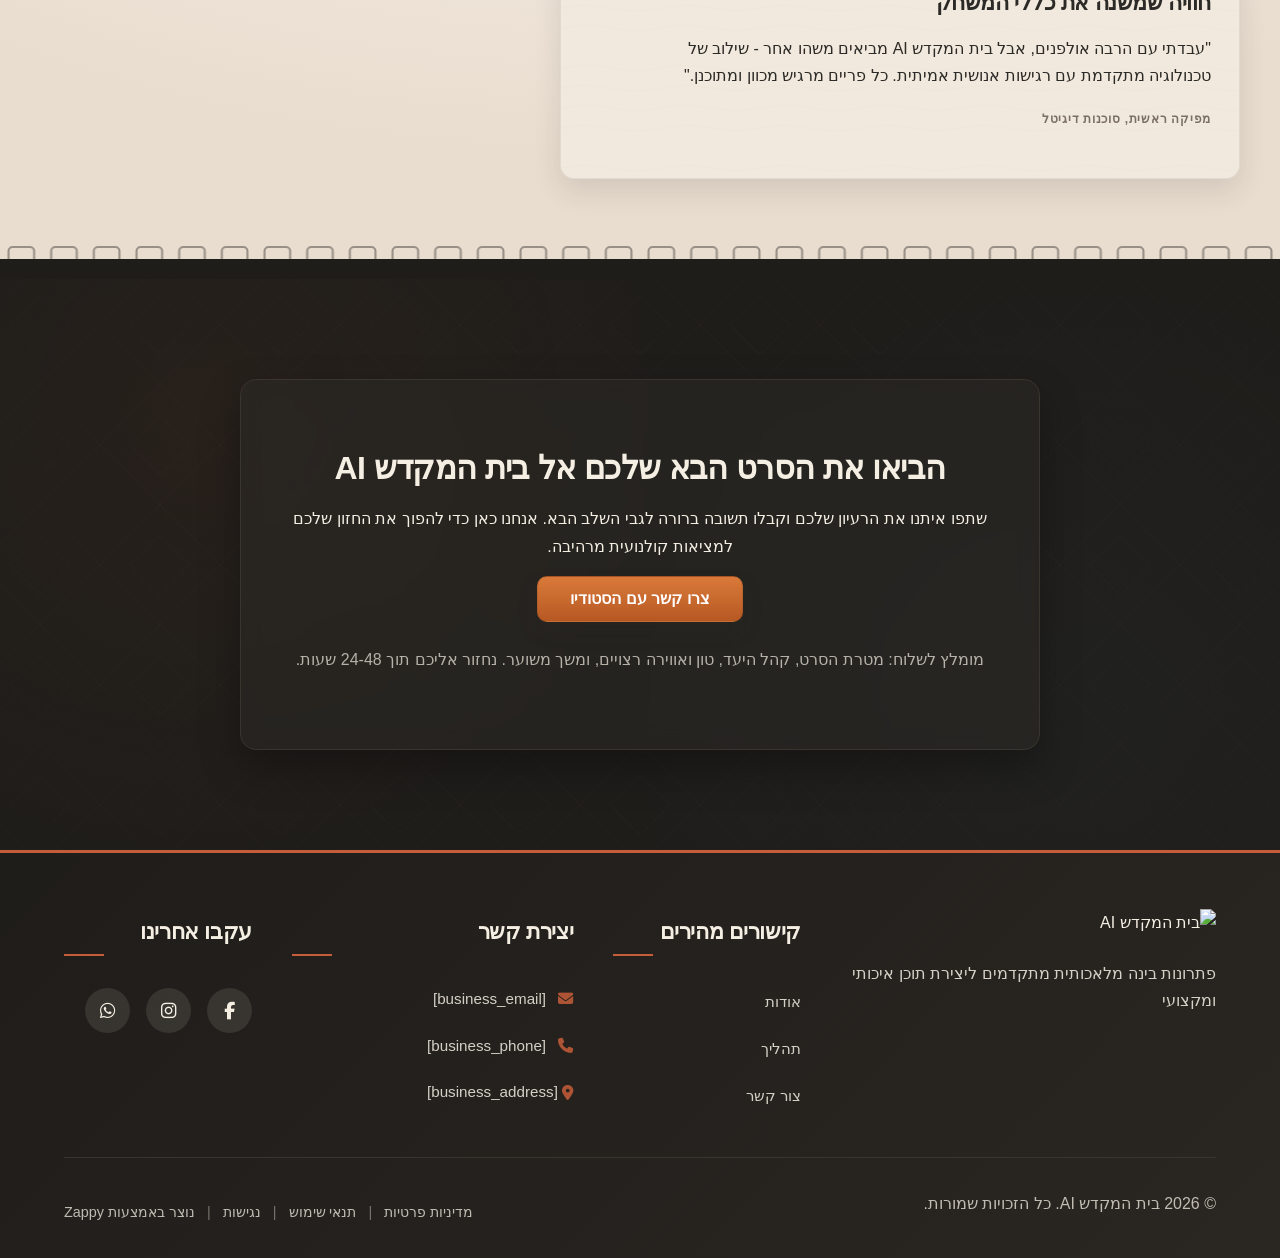
==== commit 1401e0ee: "Background sync: Progressive GitHub Sync" ====
--- a/index.html
+++ b/index.html
@@ -325,16 +325,16 @@
 
   <nav class="navbar" dir="rtl">
   <button class="mobile-toggle" id="mobileToggle" aria-label="Menu">
-    <svg class="hamburger-icon" width="24" height="24" viewBox="0 0 24 24" fill="none">
+    <svg class="hamburger-icon" width="24" height="24" viewbox="0 0 24 24" fill="none">
       <path d="M3 12h18M3 6h18M3 18h18" stroke="currentColor" stroke-width="2" stroke-linecap="round"></path>
     </svg>
-    <svg class="close-icon" width="24" height="24" viewBox="0 0 24 24" fill="none" style="display: none;">
+    <svg class="close-icon" width="24" height="24" viewbox="0 0 24 24" fill="none" style="display: none;">
       <path d="M18 6L6 18M6 6l12 12" stroke="currentColor" stroke-width="2" stroke-linecap="round"></path>
     </svg>
   </button>
   
   <button class="phone-header-btn" aria-label="Call">
-    <svg width="20" height="20" viewBox="0 0 24 24" fill="currentColor">
+    <svg width="20" height="20" viewbox="0 0 24 24" fill="currentColor">
       <path d="M22 16.92v3a2 2 0 0 1-2.18 2 19.79 19.79 0 0 1-8.63-3.07 19.5 19.5 0 0 1-6-6 19.79 19.79 0 0 1-3.07-8.67A2 2 0 0 1 4.11 2h3a2 2 0 0 1 2 1.72 12.84 12.84 0 0 0 .7 2.81 2 2 0 0 1-.45 2.11L8.09 9.91a16 16 0 0 0 6 6l1.27-1.27a2 2 0 0 1 2.11-.45 12.84 12.84 0 0 0 2.81.7A2 2 0 0 1 22 16.92z"></path>
     </svg>
   </button>
@@ -783,28 +783,28 @@
 </script>
   
   <main>
-    <section class="index-hero-section" data-layout-spec="בית-hero" data-hero-type="fullscreen-scrim" id="zappy-section-1773364121997-870" style="position: relative; overflow: hidden; background-image: linear-gradient(rgba(44, 42, 39, 0.85), rgba(44, 42, 39, 0.85)), url(&quot;assets/business-general-hero-upload-1773364116508.webp&quot;); background-size: cover; background-position: center; background-repeat: no-repeat; --zappy-bg-overlay: rgba(44, 42, 39, 0.85); --zappy-bg-image: url(&quot;assets/business-general-hero-upload-1773364116508.webp&quot;)" data-zappy-bg-type="image" data-zappy-bg-color="" data-zappy-bg-image="assets/business-general-hero-upload-1773364116508.webp" data-zappy-bg-overlay-color="#2c2a27" data-zappy-bg-overlay-opacity="85" data-zappy-bg-video-type="" data-zappy-bg-video-url="">
+    <section class="index-hero-section" data-layout-spec="בית-hero" data-hero-type="fullscreen-scrim" id="zappy-section-0" style="--zappy-bg-overlay: rgba(44, 42, 39, 0.85); --zappy-bg-image: url(&quot;assets/business-general-hero-upload-1773364116508.webp&quot;); background-image: linear-gradient(rgba(44, 42, 39, 0.85), rgba(44, 42, 39, 0.85)), url(&quot;assets/business-general-hero-upload-1773364116508.webp&quot;); background-size: cover; background-position: center center; background-repeat: no-repeat; position: relative; overflow: hidden; --zappy-bg-color: #C65D3A;" data-zappy-bg-type="image" data-zappy-bg-color="#C65D3A" data-zappy-bg-image="assets/business-general-hero-upload-1773364116508.webp" data-zappy-bg-overlay-color="#2c2a27" data-zappy-bg-overlay-opacity="85" data-zappy-bg-video-type="" data-zappy-bg-video-url="">
   <!-- Background Image Layer -->
-  <img data-hero-bg="true" data-placeholder="index-hero-bg" data-context="A cinematic film production scene with warm sand and cream tones, subtle paper grain texture overlay, soft studio lighting creating gentle shadows, film camera equipment subtly visible in background, vintage film reels, warm golden hour lighting, shallow depth of field, professional cinematography aesthetic, sacred temple-like atmosphere with reverent lighting, peaceful and contemplative mood, high-end film production quality" class="hero-bg-image" width="1920" height="1080" src="/assets/site-index-hero-bg.webp" alt="בית המקדש AI - סביבת יצירה קולנועית" style="display: none" data-zappy-original-bg="hidden">
+  <img data-hero-bg="true" data-placeholder="index-hero-bg" data-context="A cinematic film production scene with warm sand and cream tones, subtle paper grain texture overlay, soft studio lighting creating gentle shadows, film camera equipment subtly visible in background, vintage film reels, warm golden hour lighting, shallow depth of field, professional cinematography aesthetic, sacred temple-like atmosphere with reverent lighting, peaceful and contemplative mood, high-end film production quality" class="hero-bg-image zappy-editable-image" width="1920" height="1080" src="/assets/site-index-hero-bg.webp" alt="בית המקדש AI - סביבת יצירה קולנועית" data-element-type="image" data-element-id="img-1773364085239-ogqrsep60" data-resize-handler-attached="true" style="display: none;" data-zappy-original-bg="hidden">
   
   <!-- Gradient Scrim Overlay -->
-  <div class="hero-scrim-overlay" aria-hidden="true" style="display: none" data-zappy-original-bg="hidden"></div>
+  <div class="hero-scrim-overlay" aria-hidden="true" data-zappy-gradient-scrim="true" data-zappy-scrim-orig-opacity="" style="opacity: 1; display: none;" data-zappy-original-bg="hidden"></div>
   
   <!-- Content Overlay Group -->
   <div class="hero-content-wrapper">
     <div class="hero-content-card">
-      <h1>כאן תוכלו להיכנס אל תוככי בית המקדש לחוות את החוויה לה&nbsp; כל יהודי מצפה</h1>
-      <h3>הבטחה תמציתית ליצירת סרטים קולנועיים עם תהליך סטודיו מודרך - תיאור, יצירה, עריכה, שיגור - מבלי לאבד את הנשמה היצירתית</h3>
+      <h1 style="text-align: center;">כאן תוכלו להיכנס אל תוככי בית המקדש לחוות את החוויה לה&nbsp; כל יהודי מצפה</h1>
+      <h3 style="text-align: center;">סרט עלילתי שמתחיל בירושליים של מעלה וממשיך אל תוככי הר הבית והמקדש&nbsp;</h3>
       <div class="hero-cta-group">
-        <a href="/contact" class="btn-primary">התחל שיחת סרט</a>
-        <a href="/process" class="btn-secondary">צפה בטקס</a>
+        <a href="/contact" class="btn-primary" data-element-type="button" data-element-id="btn-1773364085226-cjd9wob3t" data-native-element="true" style="outline: none;">צפו בטריילר</a>
+        <a href="/process" class="btn-secondary" data-element-type="button" data-element-id="btn-1773364085226-vjijltxyc" data-native-element="true" style="outline: none;">צ</a>
       </div>
     </div>
   </div>
   
   <!-- Bottom Divider: Stone Arch Curve -->
   <div class="index-hero-divider-wrapper">
-    <svg aria-hidden="true" viewBox="0 0 1200 100" preserveAspectRatio="none" xmlns="http://www.w3.org/2000/svg">
+    <svg data-no-icon-edit="true" aria-hidden="true" viewbox="0 0 1200 100" preserveaspectratio="none" xmlns="http://www.w3.org/2000/svg">
       <path d="M0,100 L0,30 Q150,25 300,28 T600,20 Q750,25 900,28 T1200,30 L1200,100 Z" fill="#F2E9DE"></path>
     </svg>
   </div>
@@ -822,7 +822,7 @@
     </div>
     
     <div class="index-process-steps">
-      <svg class="index-process-connector" viewBox="0 0 400 400" xmlns="http://www.w3.org/2000/svg" aria-hidden="true">
+      <svg class="index-process-connector" viewbox="0 0 400 400" xmlns="http://www.w3.org/2000/svg" aria-hidden="true">
         <line x1="200" y1="0" x2="200" y2="180" stroke="currentColor" stroke-width="1.5" opacity="0.3" stroke-dasharray="4 4"></line>
         <circle cx="200" cy="190" r="5" fill="currentColor" opacity="0.3"></circle>
         <line x1="200" y1="200" x2="200" y2="380" stroke="currentColor" stroke-width="1.5" opacity="0.3" stroke-dasharray="4 4"></line>
@@ -854,7 +854,7 @@
   </div>
   
   <div class="index-process-divider-wrapper">
-    <svg aria-hidden="true" viewBox="0 0 1200 80" preserveAspectRatio="none" xmlns="http://www.w3.org/2000/svg">
+    <svg aria-hidden="true" viewbox="0 0 1200 80" preserveaspectratio="none" xmlns="http://www.w3.org/2000/svg">
       <path d="M0,80 L0,42 Q30,38 60,44 T120,40 Q150,43 180,38 T240,42 Q270,39 300,43 T360,40 Q390,42 420,38 T480,43 Q510,40 540,42 T600,38 Q630,41 660,39 T720,42 Q750,38 780,41 T840,39 Q870,42 900,38 T960,41 Q990,39 1020,42 T1080,38 Q1110,41 1140,39 T1200,42 L1200,80 Z" fill="#1F1D1A"></path>
     </svg>
   </div>
@@ -931,7 +931,7 @@
   </div>
 
   <div class="index-showcase-divider-wrapper">
-    <svg aria-hidden="true" viewBox="0 0 1200 80" preserveAspectRatio="none" xmlns="http://www.w3.org/2000/svg">
+    <svg aria-hidden="true" viewbox="0 0 1200 80" preserveaspectratio="none" xmlns="http://www.w3.org/2000/svg">
       <defs>
         <linearGradient id="showcase-divider-gradient" x1="0%" y1="0%" x2="0%" y2="100%">
           <stop offset="0%" style="stop-color:#6E7B3B;stop-opacity:0.6"></stop>
@@ -972,9 +972,9 @@
   </div>
   
   <div class="index-testimonials-divider-wrapper">
-    <svg aria-hidden="true" viewBox="0 0 1200 40" preserveAspectRatio="none" xmlns="http://www.w3.org/2000/svg">
+    <svg aria-hidden="true" viewbox="0 0 1200 40" preserveaspectratio="none" xmlns="http://www.w3.org/2000/svg">
       <defs>
-        <pattern id="filmPerf" x="0" y="0" width="40" height="40" patternUnits="userSpaceOnUse">
+        <pattern id="filmPerf" x="0" y="0" width="40" height="40" patternunits="userSpaceOnUse">
           <rect x="8" y="8" width="24" height="24" rx="4" ry="4" fill="none" stroke="var(--bg-dark)" stroke-width="2"></rect>
         </pattern>
       </defs>
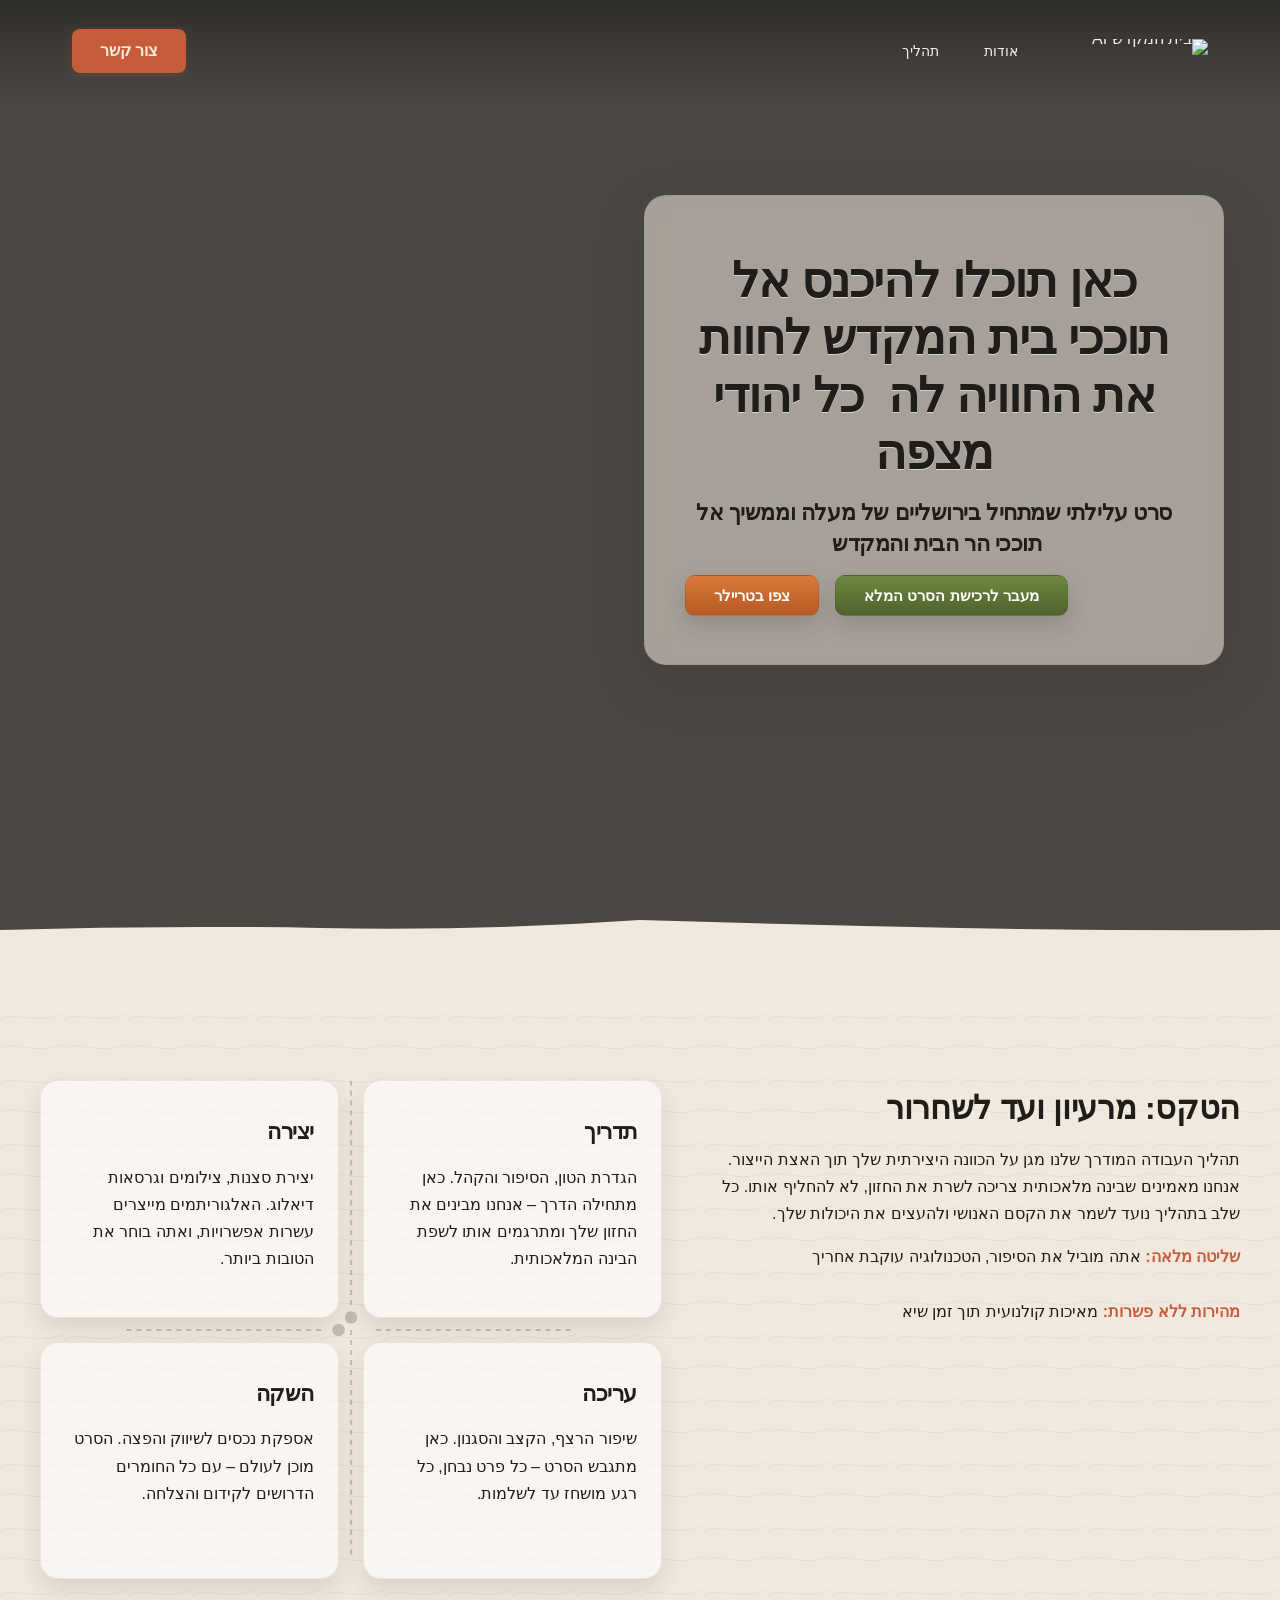
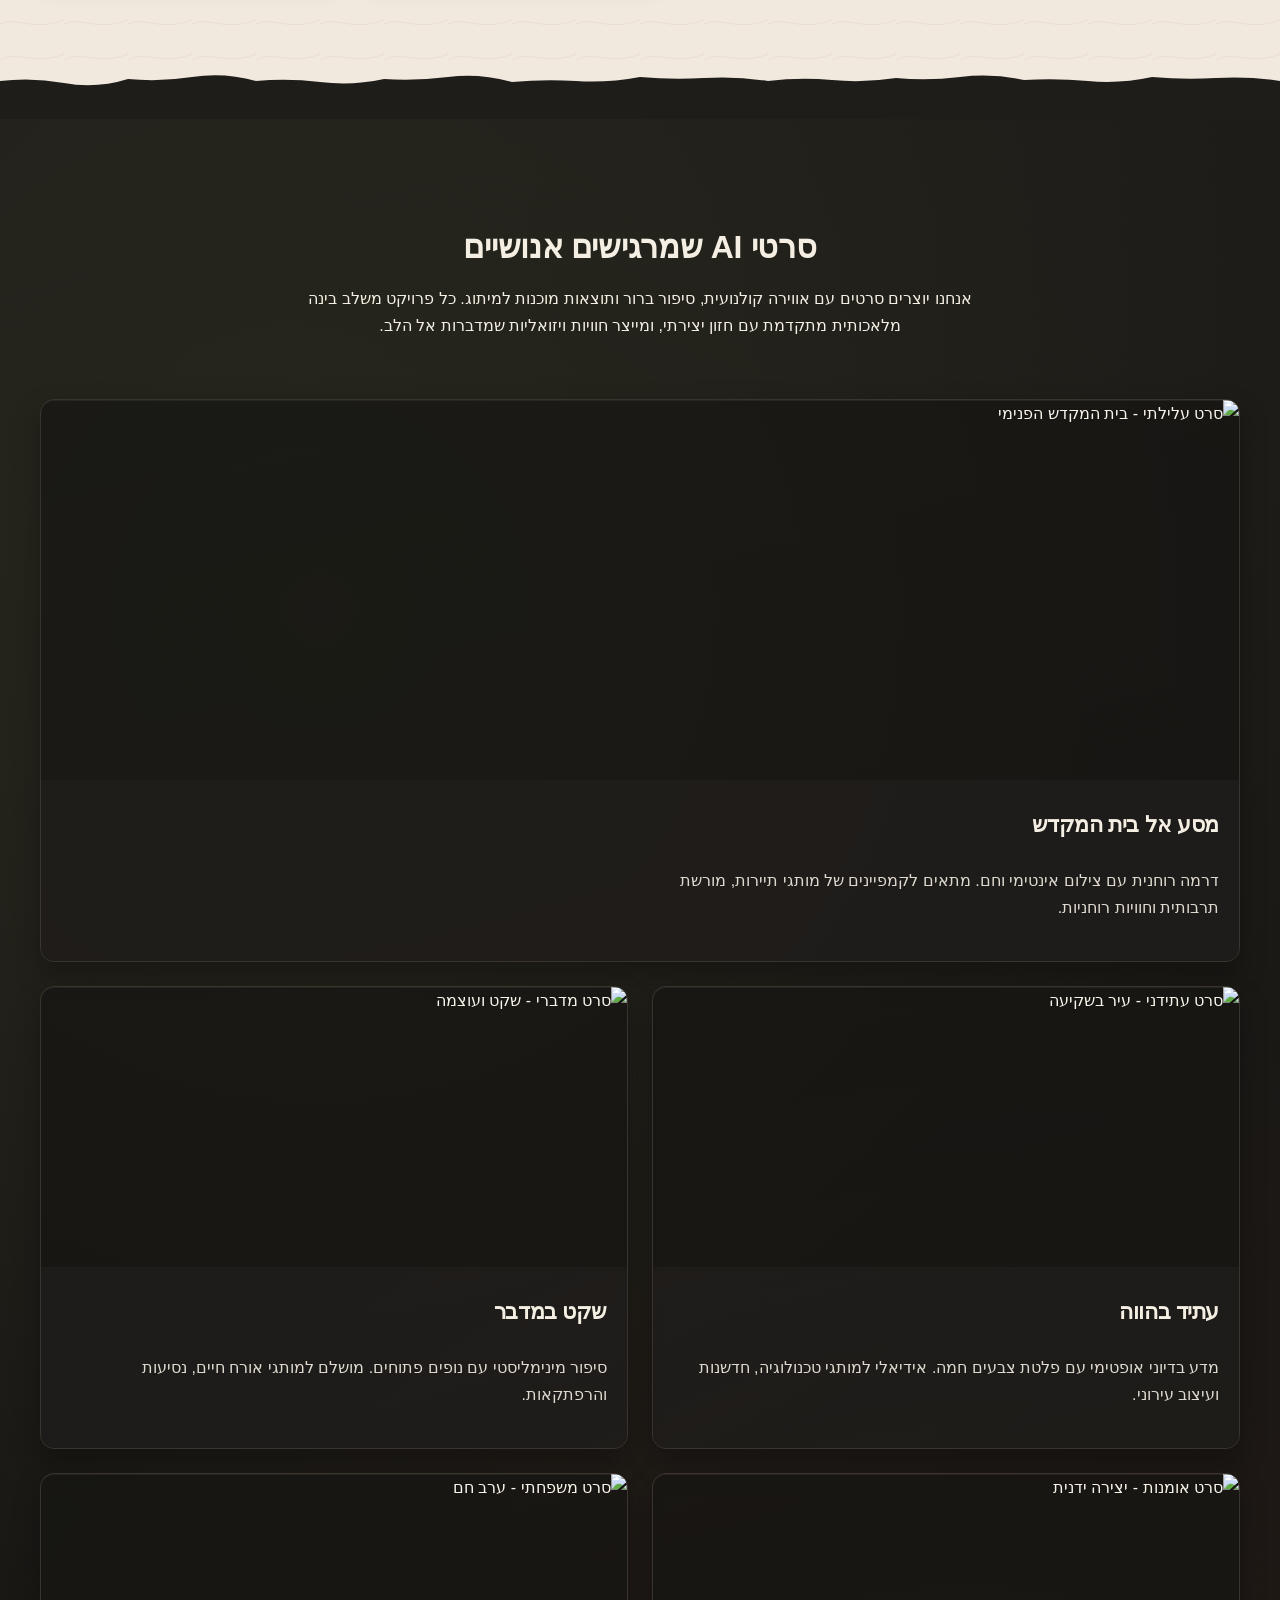
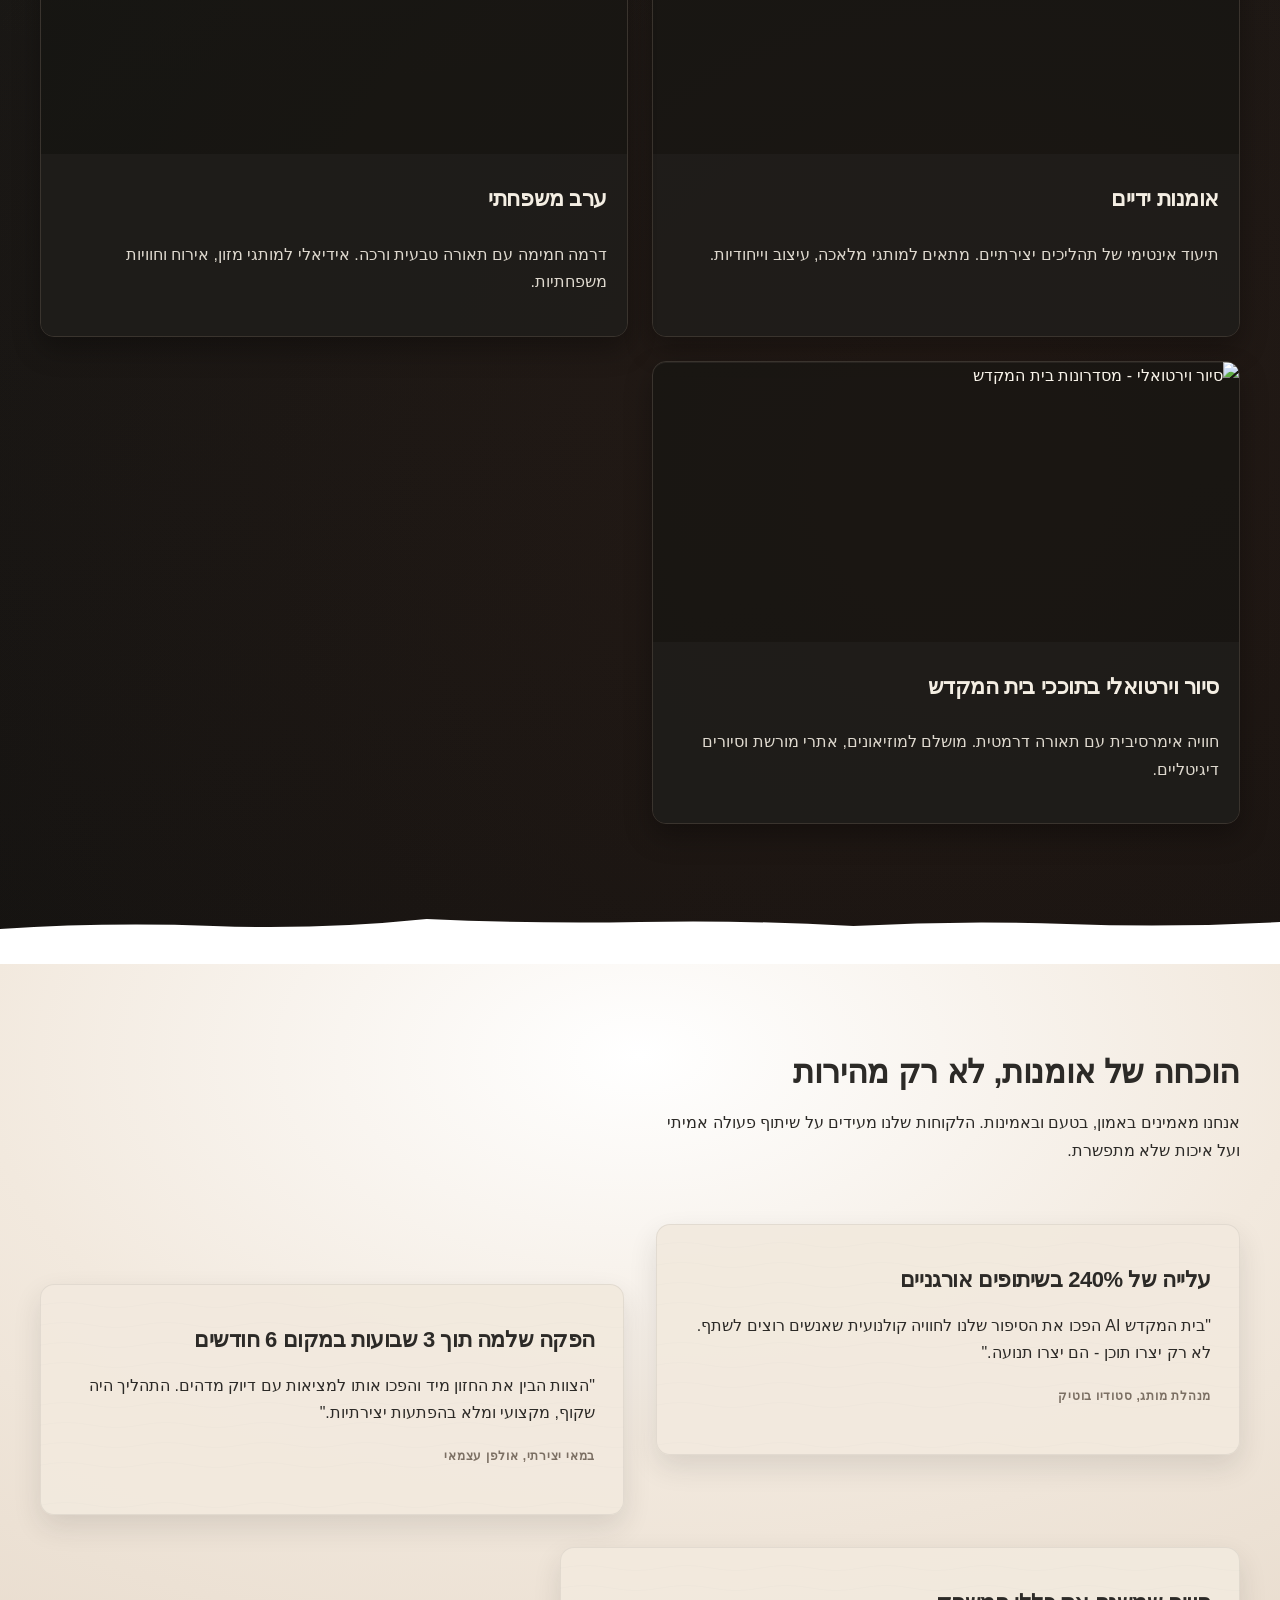
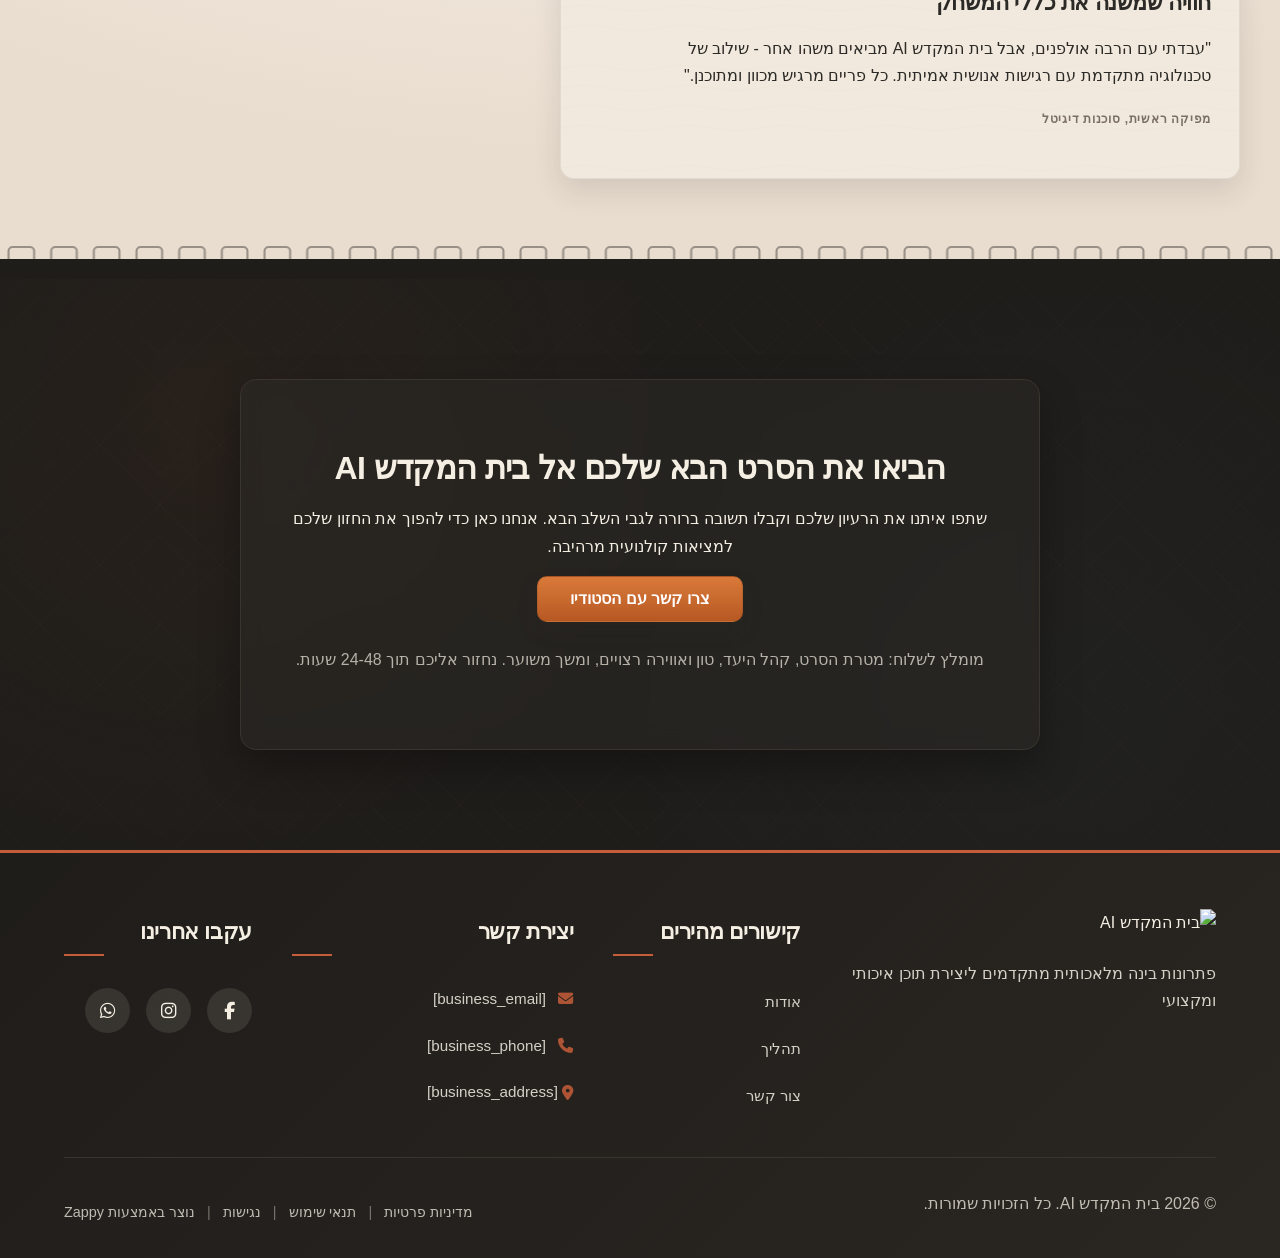
==== commit c37adccd: "Background sync: Progressive GitHub Sync" ====
--- a/index.html
+++ b/index.html
@@ -797,7 +797,7 @@
       <h3 style="text-align: center;">סרט עלילתי שמתחיל בירושליים של מעלה וממשיך אל תוככי הר הבית והמקדש&nbsp;</h3>
       <div class="hero-cta-group">
         <a href="/contact" class="btn-primary" data-element-type="button" data-element-id="btn-1773364085226-cjd9wob3t" data-native-element="true" style="outline: none;">צפו בטריילר</a>
-        <a href="/process" class="btn-secondary" data-element-type="button" data-element-id="btn-1773364085226-vjijltxyc" data-native-element="true" style="outline: none;">צ</a>
+        <a href="/process" class="btn-secondary" data-element-type="button" data-element-id="btn-1773364085226-vjijltxyc" data-native-element="true" style="outline: none;">מעבר לרכישת הסרט המלא</a>
       </div>
     </div>
   </div>
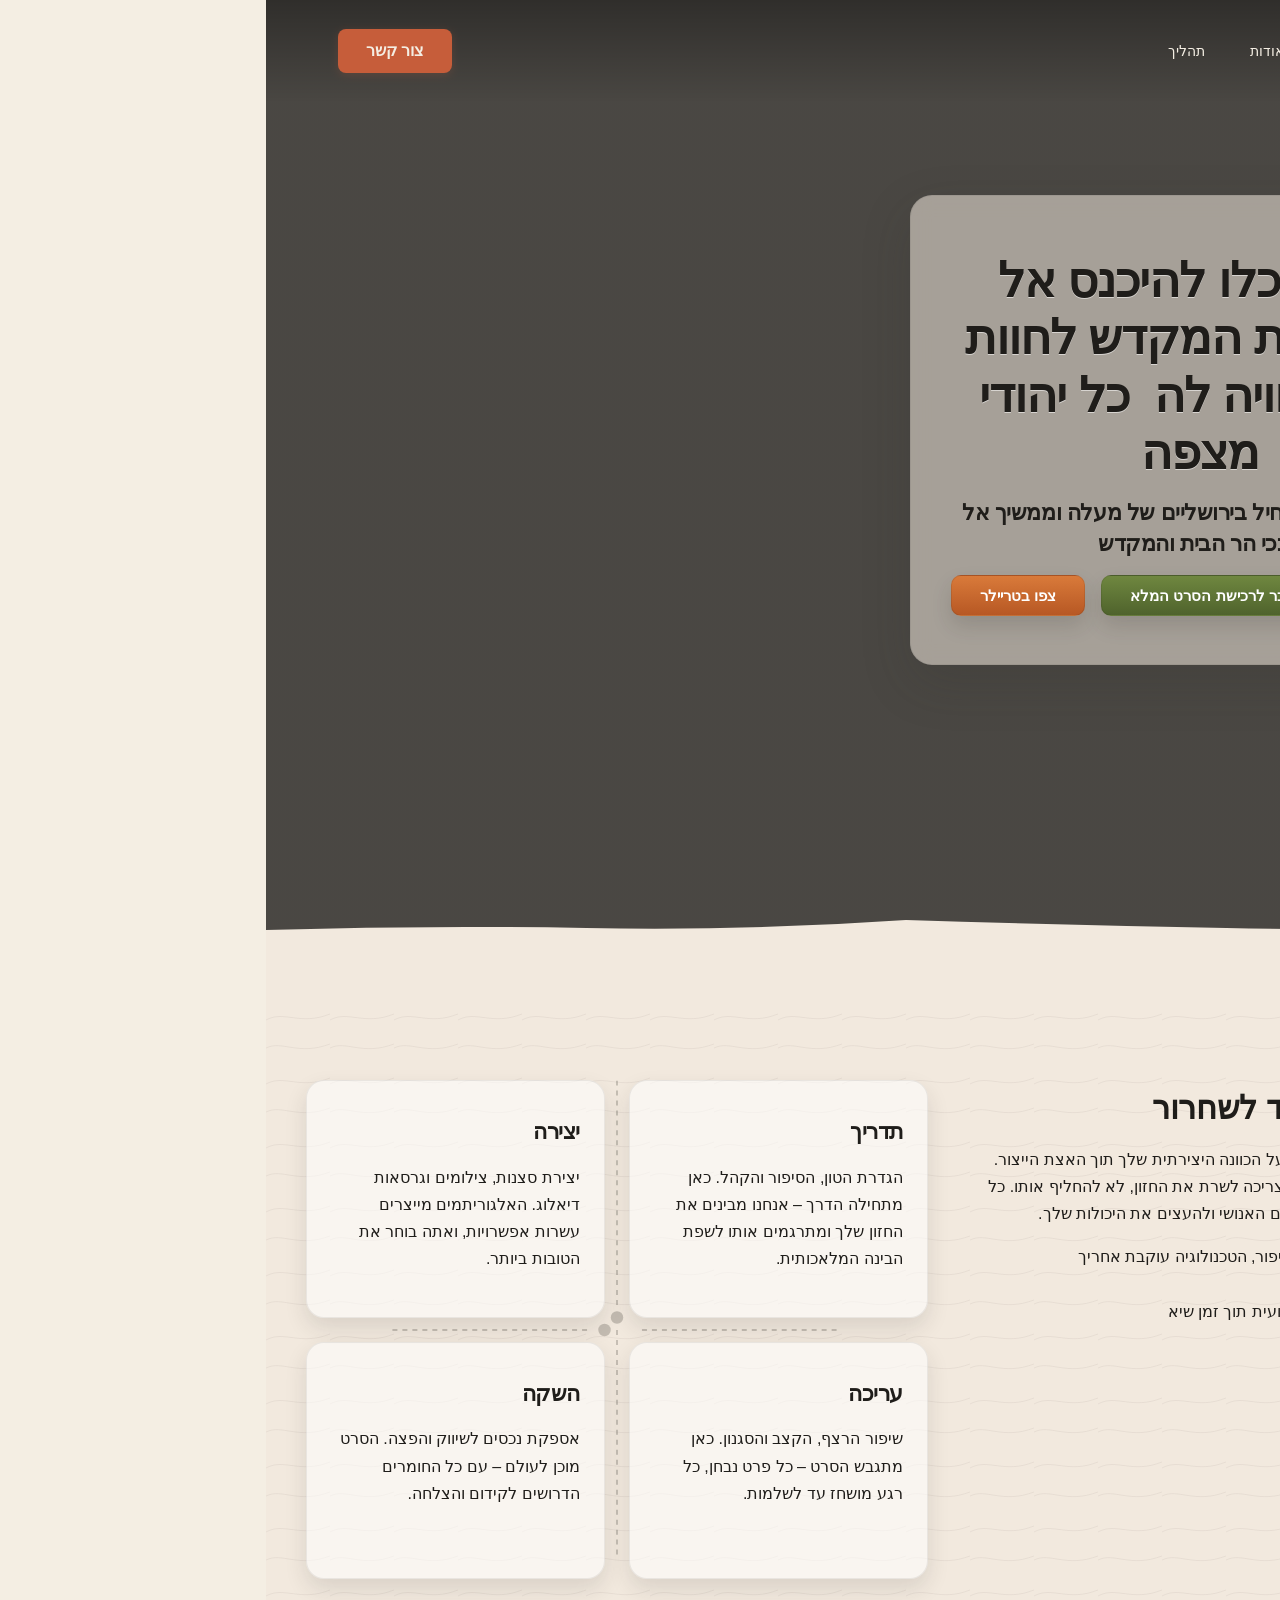
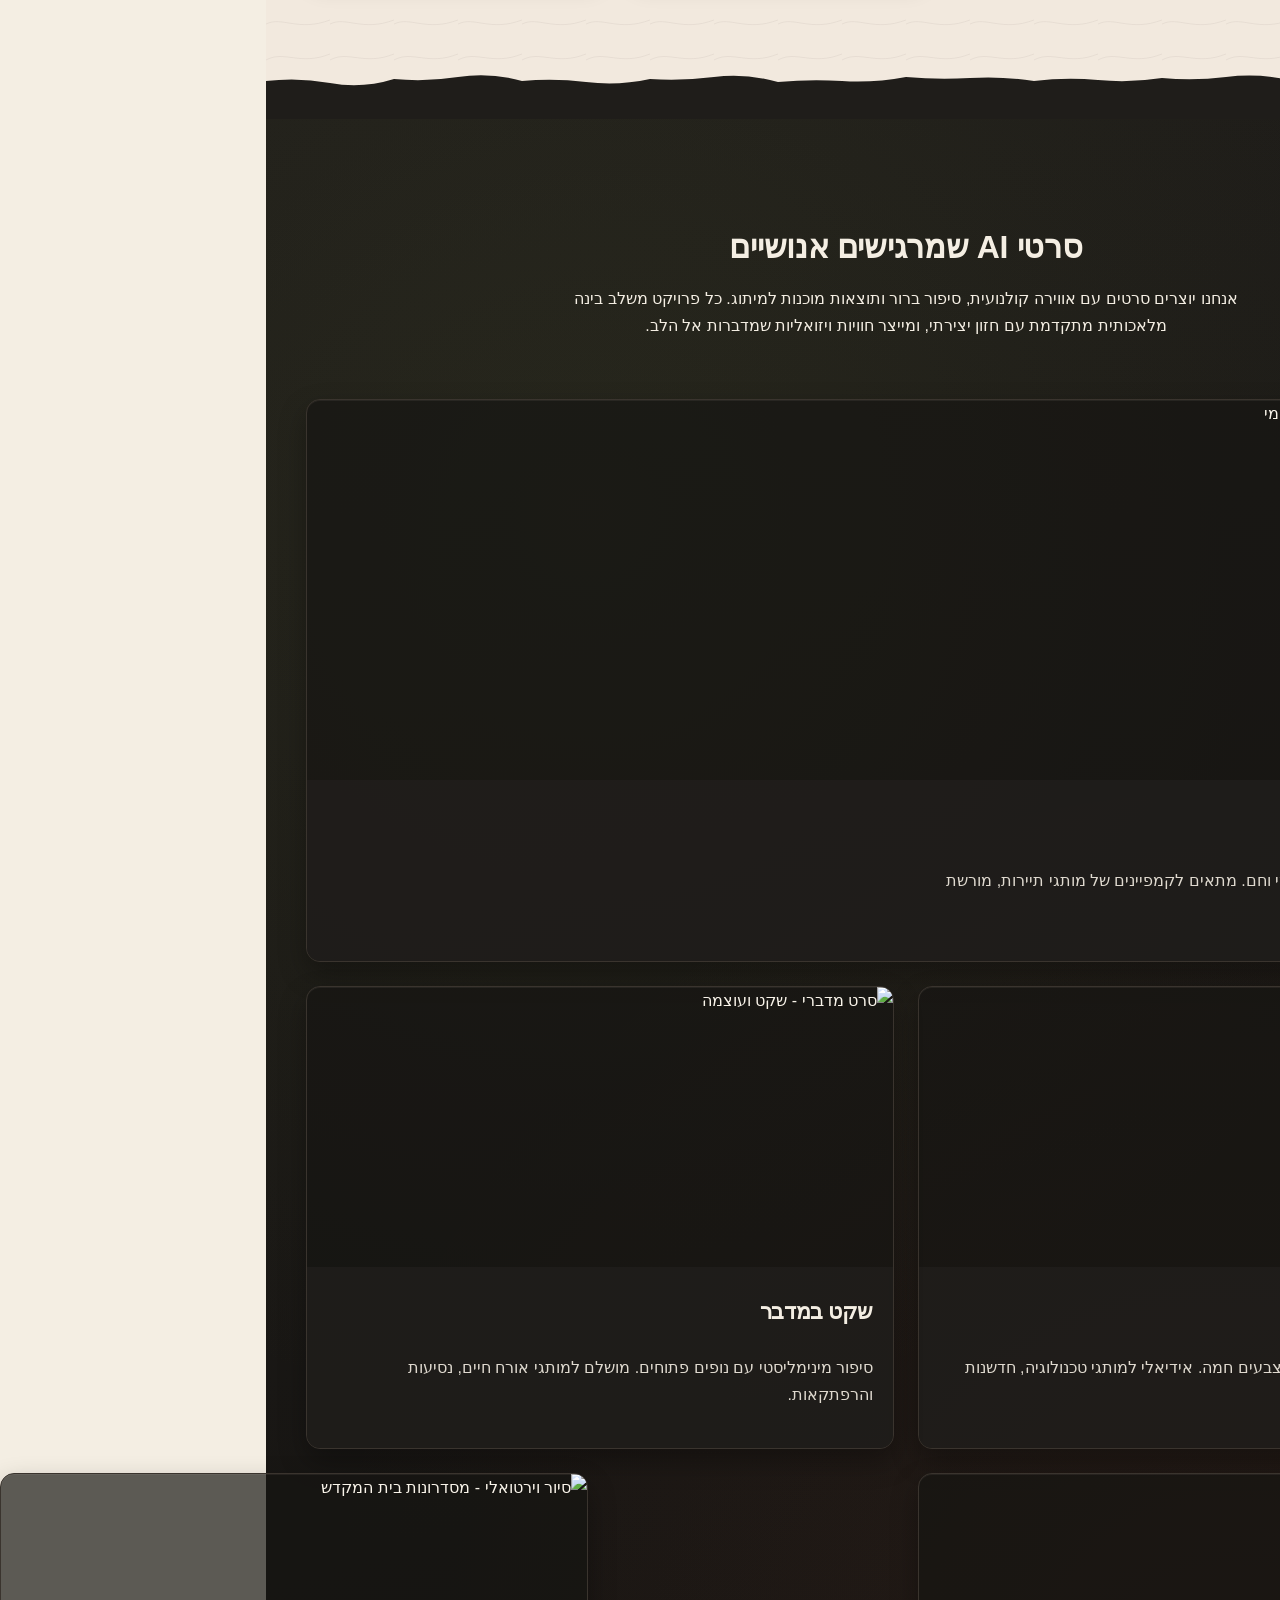
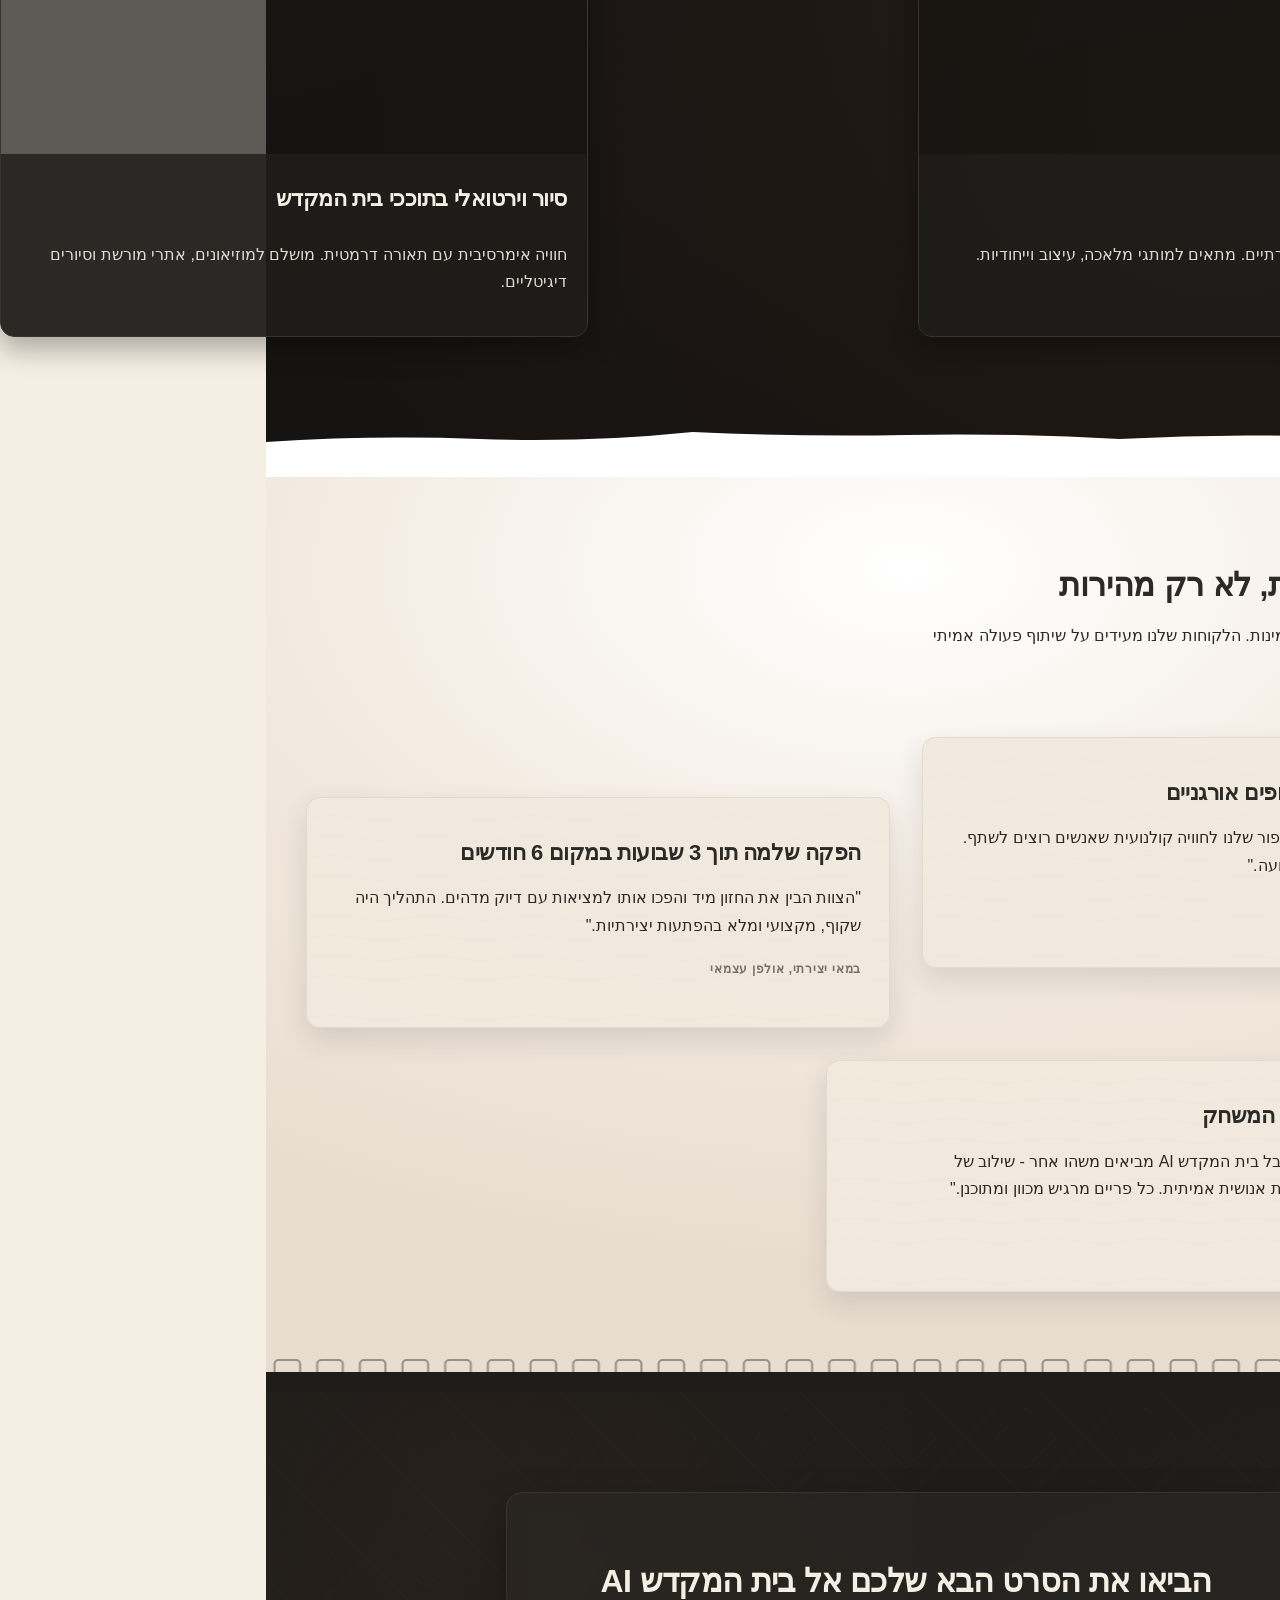
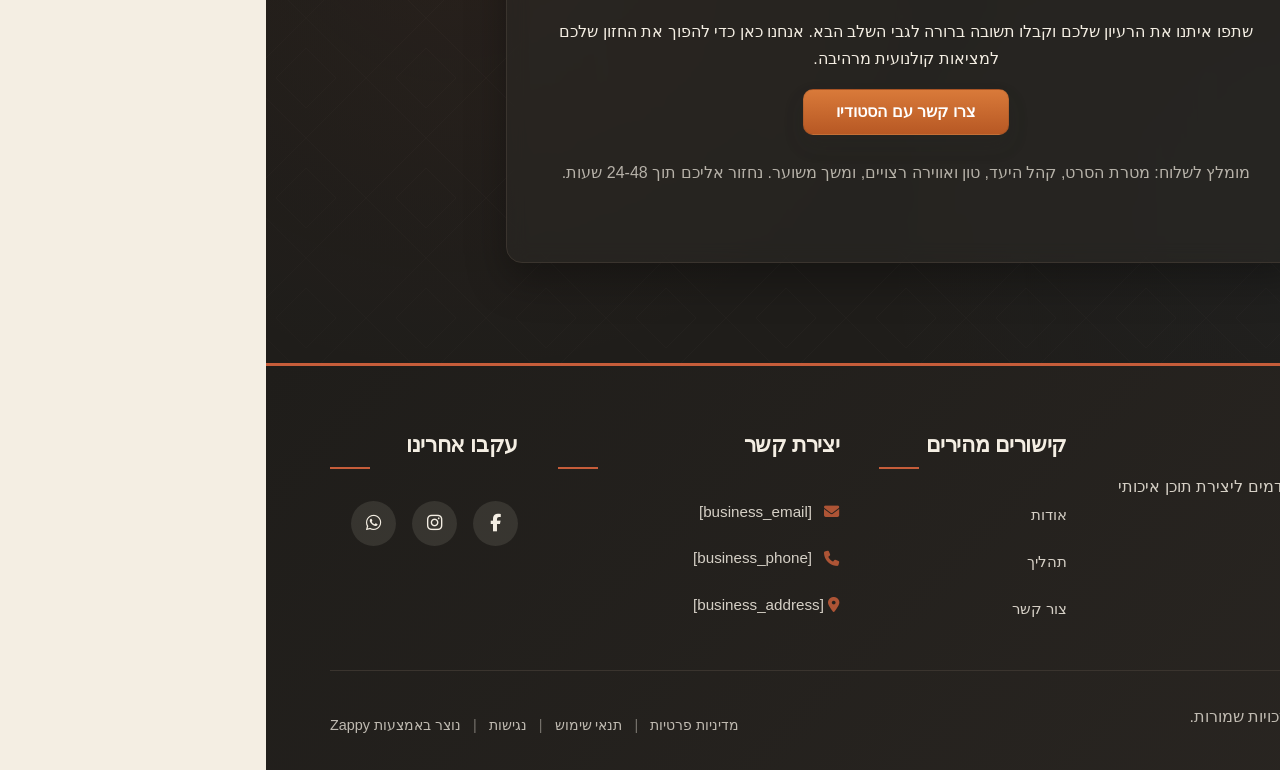
==== commit 050dcb39: "Background sync: Progressive GitHub Sync" ====
--- a/index.html
+++ b/index.html
@@ -867,76 +867,56 @@
       <p class="index-showcase-intro">אנחנו יוצרים סרטים עם אווירה קולנועית, סיפור ברור ותוצאות מוכנות למיתוג. כל פרויקט משלב בינה מלאכותית מתקדמת עם חזון יצירתי, ומייצר חוויות ויזואליות שמדברות אל הלב.</p>
     </div>
 
-    <div class="index-showcase-grid">
-      <article class="index-showcase-tile" data-span="2">
+    <div class="index-showcase-grid zappy-vertical-grid" style="; grid-template-columns: repeat(5, minmax(0, 1fr));" data-zappy-explicit-columns="true"><article class="index-showcase-tile" data-span="2">
         <div class="index-showcase-tile-image">
-          <img data-placeholder="index-showcase-image-1" data-context="A cinematic still from an AI-generated film showing a mystical temple interior with warm golden lighting, ancient stone pillars, and ethereal atmosphere - warm color grading with soft highlights, film grain texture, intimate and spiritual mood" width="800" height="500" src="/assets/site-index-showcase-image-1.webp" alt="סרט עלילתי - בית המקדש הפנימי">
+          <img data-placeholder="index-showcase-image-1" data-context="A cinematic still from an AI-generated film showing a mystical temple interior with warm golden lighting, ancient stone pillars, and ethereal atmosphere - warm color grading with soft highlights, film grain texture, intimate and spiritual mood" width="800" height="500" src="/assets/site-index-showcase-image-1.webp" alt="סרט עלילתי - בית המקדש הפנימי" data-element-type="image" data-element-id="img-1773364085239-tu1mh8880" class="zappy-editable-image" data-original-position="static" style="position: relative;">
         </div>
         <div class="index-showcase-tile-content">
-          <h3>מסע אל בית המקדש</h3>
-          <p>דרמה רוחנית עם צילום אינטימי וחם. מתאים לקמפיינים של מותגי תיירות, מורשת תרבותית וחוויות רוחניות.</p>
+          <h3 class="zappy-editable">מסע אל בית המקדש</h3>
+          <p class="zappy-editable">דרמה רוחנית עם צילום אינטימי וחם. מתאים לקמפיינים של מותגי תיירות, מורשת תרבותית וחוויות רוחניות.</p>
         </div>
-      </article>
-
-      <article class="index-showcase-tile">
+      </article><article class="index-showcase-tile">
         <div class="index-showcase-tile-image">
-          <img data-placeholder="index-showcase-image-2" data-context="AI-generated film still of a futuristic cityscape at golden hour with warm orange and purple tones, cinematic composition, soft focus background, modern architecture blending with natural elements - marketing film aesthetic" width="600" height="400" src="/assets/site-index-showcase-image-2.webp" alt="סרט עתידני - עיר בשקיעה">
+          <img data-placeholder="index-showcase-image-2" data-context="AI-generated film still of a futuristic cityscape at golden hour with warm orange and purple tones, cinematic composition, soft focus background, modern architecture blending with natural elements - marketing film aesthetic" width="600" height="400" src="/assets/site-index-showcase-image-2.webp" alt="סרט עתידני - עיר בשקיעה" data-element-type="image" data-element-id="img-1773364085239-72ervz3a5" class="zappy-editable-image" data-original-position="static" style="position: relative;">
         </div>
         <div class="index-showcase-tile-content">
-          <h3>עתיד בהווה</h3>
-          <p>מדע בדיוני אופטימי עם פלטת צבעים חמה. אידיאלי למותגי טכנולוגיה, חדשנות ועיצוב עירוני.</p>
+          <h3 class="zappy-editable">עתיד בהווה</h3>
+          <p class="zappy-editable">מדע בדיוני אופטימי עם פלטת צבעים חמה. אידיאלי למותגי טכנולוגיה, חדשנות ועיצוב עירוני.</p>
         </div>
-      </article>
-
-      <article class="index-showcase-tile">
+      </article><article class="index-showcase-tile">
         <div class="index-showcase-tile-image">
-          <img data-placeholder="index-showcase-image-3" data-context="Cinematic AI film frame showing a peaceful desert landscape with ancient ruins, warm sand dunes, soft morning light, muted earth tones, serene and contemplative atmosphere - brand storytelling visual" width="600" height="400" src="/assets/site-index-showcase-image-3.webp" alt="סרט מדברי - שקט ועוצמה">
+          <img data-placeholder="index-showcase-image-3" data-context="Cinematic AI film frame showing a peaceful desert landscape with ancient ruins, warm sand dunes, soft morning light, muted earth tones, serene and contemplative atmosphere - brand storytelling visual" width="600" height="400" src="/assets/site-index-showcase-image-3.webp" alt="סרט מדברי - שקט ועוצמה" data-element-type="image" data-element-id="img-1773364085240-eob6gd2a9" class="zappy-editable-image" data-original-position="static" style="position: relative;">
         </div>
         <div class="index-showcase-tile-content">
-          <h3>שקט במדבר</h3>
-          <p>סיפור מינימליסטי עם נופים פתוחים. מושלם למותגי אורח חיים, נסיעות והרפתקאות.</p>
+          <h3 class="zappy-editable">שקט במדבר</h3>
+          <p class="zappy-editable">סיפור מינימליסטי עם נופים פתוחים. מושלם למותגי אורח חיים, נסיעות והרפתקאות.</p>
         </div>
-      </article>
-
-      <article class="index-showcase-tile">
+      </article><article class="index-showcase-tile">
         <div class="index-showcase-tile-image">
-          <img data-placeholder="index-showcase-image-4" data-context="AI-generated cinematic shot of hands crafting pottery in warm studio light, close-up detail, shallow depth of field, earthy textures, artisan aesthetic with warm color palette - storytelling for handmade brands" width="600" height="400" src="/assets/site-index-showcase-image-4.webp" alt="סרט אומנות - יצירה ידנית">
+          <img data-placeholder="index-showcase-image-4" data-context="AI-generated cinematic shot of hands crafting pottery in warm studio light, close-up detail, shallow depth of field, earthy textures, artisan aesthetic with warm color palette - storytelling for handmade brands" width="600" height="400" src="/assets/site-index-showcase-image-4.webp" alt="סרט אומנות - יצירה ידנית" data-element-type="image" data-element-id="img-1773364085240-c805lawrj" class="zappy-editable-image" data-original-position="static" style="position: relative;">
         </div>
         <div class="index-showcase-tile-content">
-          <h3>אומנות ידיים</h3>
-          <p>תיעוד אינטימי של תהליכים יצירתיים. מתאים למותגי מלאכה, עיצוב וייחודיות.</p>
+          <h3 class="zappy-editable">אומנות ידיים</h3>
+          <p class="zappy-editable">תיעוד אינטימי של תהליכים יצירתיים. מתאים למותגי מלאכה, עיצוב וייחודיות.</p>
         </div>
-      </article>
-
-      <article class="index-showcase-tile">
+      </article><article class="index-showcase-tile">
         <div class="index-showcase-tile-image">
-          <img data-placeholder="index-showcase-image-5" data-context="Cinematic AI film still of a cozy evening gathering with warm candlelight, people in soft focus sharing a meal, intimate atmosphere, golden hour lighting through windows, emotional storytelling aesthetic" width="600" height="400" src="/assets/site-index-showcase-image-5.webp" alt="סרט משפחתי - ערב חם">
+          <img data-placeholder="index-showcase-image-6" data-context="AI-generated film frame showing a virtual tour through temple corridors with mystical lighting, ancient stone walls, warm torchlight, immersive POV perspective, spiritual journey aesthetic - marketing for cultural experiences" width="600" height="400" src="/assets/site-index-showcase-image-6.webp" alt="סיור וירטואלי - מסדרונות בית המקדש" data-element-type="image" data-element-id="img-1773364085240-dj1fq02ai" class="zappy-editable-image" data-original-position="static" style="position: relative;">
         </div>
         <div class="index-showcase-tile-content">
-          <h3>ערב משפחתי</h3>
-          <p>דרמה חמימה עם תאורה טבעית ורכה. אידיאלי למותגי מזון, אירוח וחוויות משפחתיות.</p>
+          <h3 class="zappy-editable">סיור וירטואלי בתוככי בית המקדש</h3>
+          <p class="zappy-editable">חוויה אימרסיבית עם תאורה דרמטית. מושלם למוזיאונים, אתרי מורשת וסיורים דיגיטליים.</p>
         </div>
-      </article>
-
-      <article class="index-showcase-tile">
-        <div class="index-showcase-tile-image">
-          <img data-placeholder="index-showcase-image-6" data-context="AI-generated film frame showing a virtual tour through temple corridors with mystical lighting, ancient stone walls, warm torchlight, immersive POV perspective, spiritual journey aesthetic - marketing for cultural experiences" width="600" height="400" src="/assets/site-index-showcase-image-6.webp" alt="סיור וירטואלי - מסדרונות בית המקדש">
-        </div>
-        <div class="index-showcase-tile-content">
-          <h3>סיור וירטואלי בתוככי בית המקדש</h3>
-          <p>חוויה אימרסיבית עם תאורה דרמטית. מושלם למוזיאונים, אתרי מורשת וסיורים דיגיטליים.</p>
-        </div>
-      </article>
-    </div>
+      </article></div>
   </div>
 
   <div class="index-showcase-divider-wrapper">
     <svg aria-hidden="true" viewbox="0 0 1200 80" preserveaspectratio="none" xmlns="http://www.w3.org/2000/svg">
       <defs>
-        <linearGradient id="showcase-divider-gradient" x1="0%" y1="0%" x2="0%" y2="100%">
+        <lineargradient id="showcase-divider-gradient" x1="0%" y1="0%" x2="0%" y2="100%">
           <stop offset="0%" style="stop-color:#6E7B3B;stop-opacity:0.6"></stop>
           <stop offset="100%" style="stop-color:#E9DDCF;stop-opacity:0.8"></stop>
-        </linearGradient>
+        </lineargradient>
       </defs>
       <path d="M0,80 L0,45 Q100,38 200,42 T400,35 Q500,40 600,38 T800,42 Q900,36 1000,40 T1200,38 L1200,80 Z" fill="#FFFFFF"></path>
     </svg>
